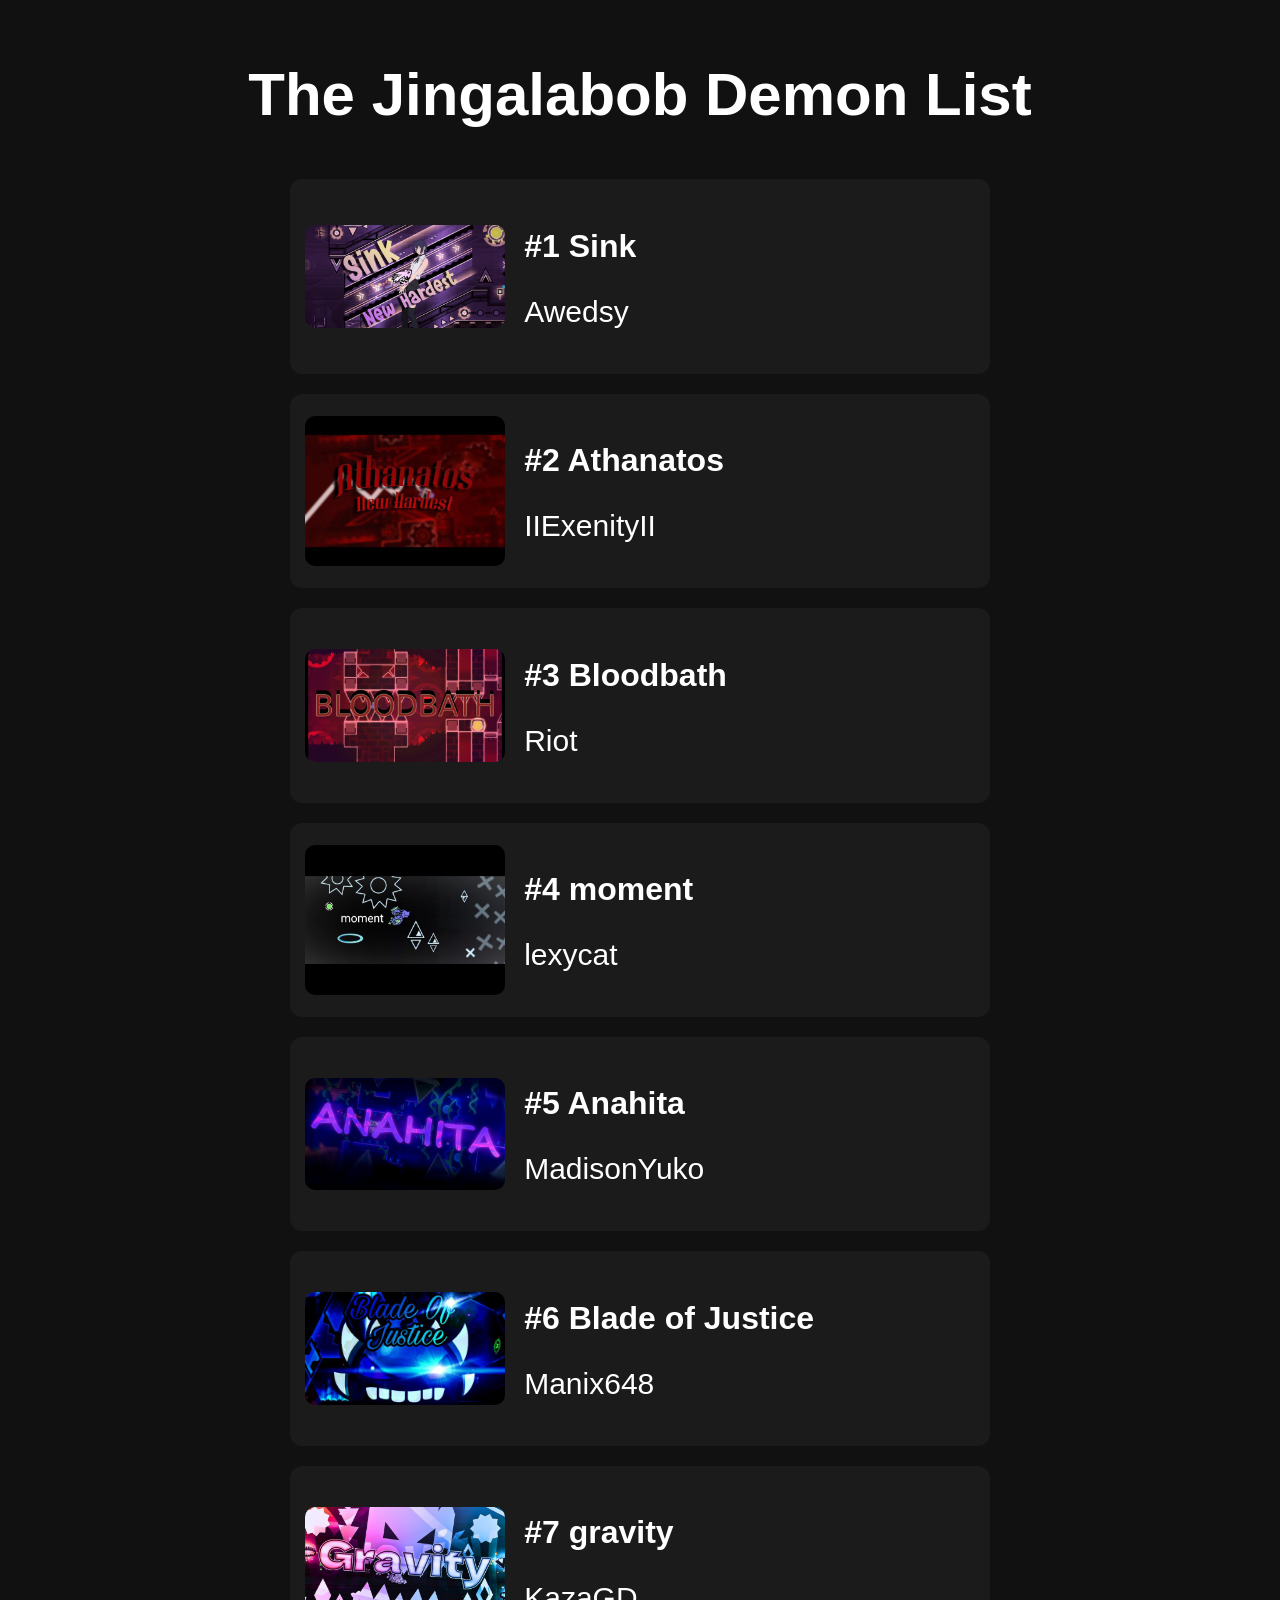
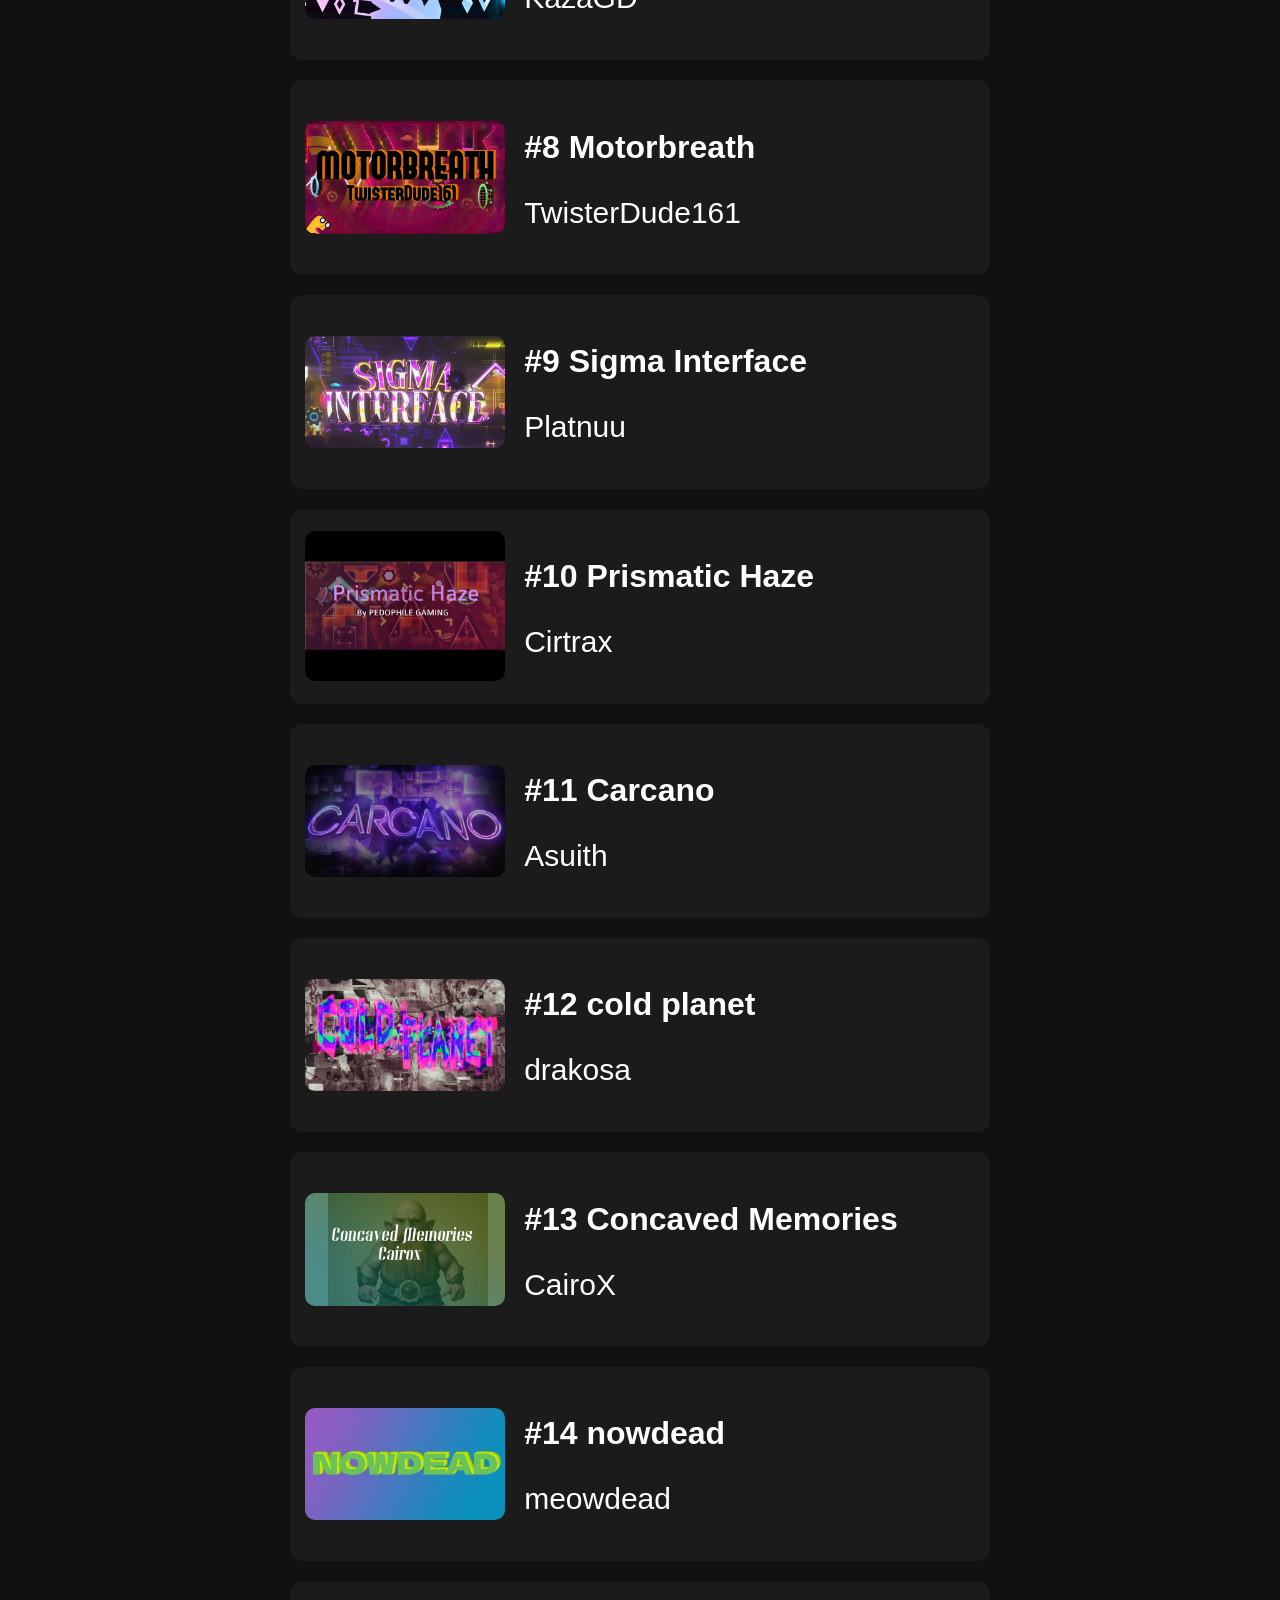
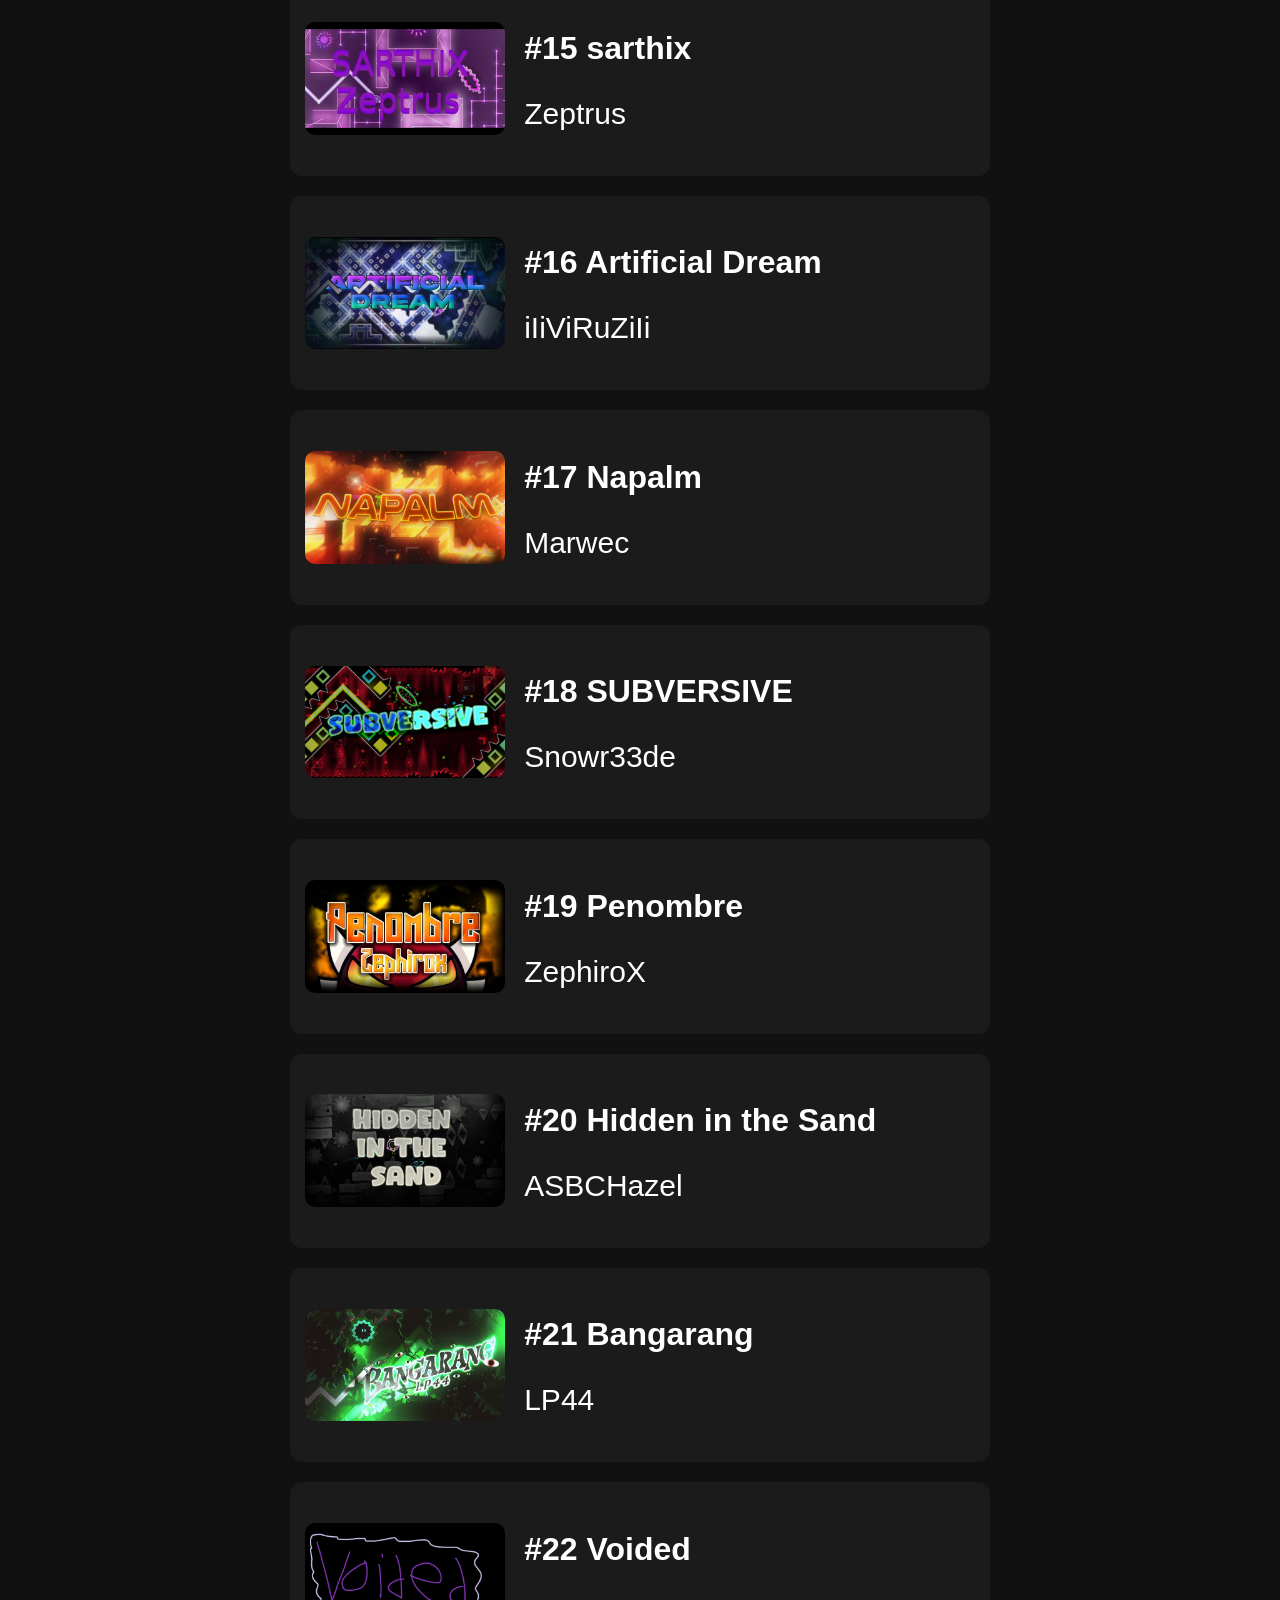
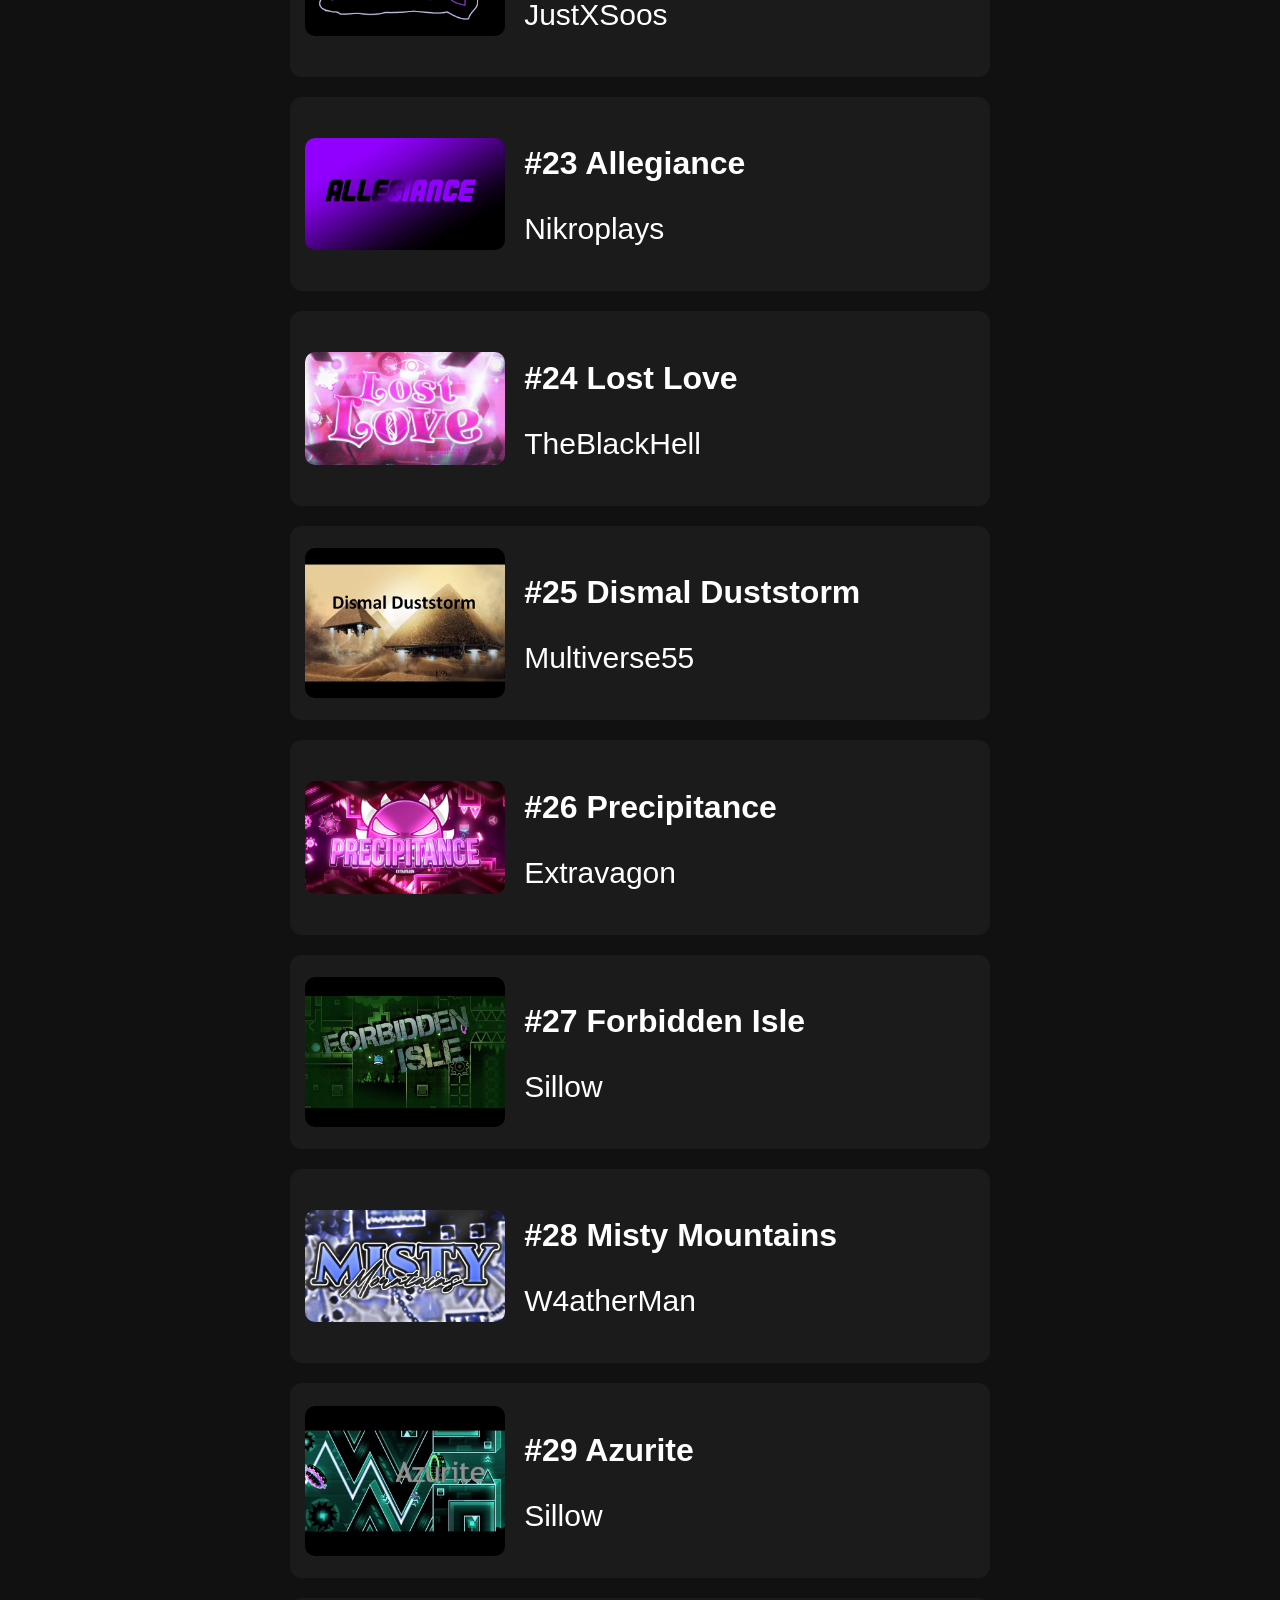
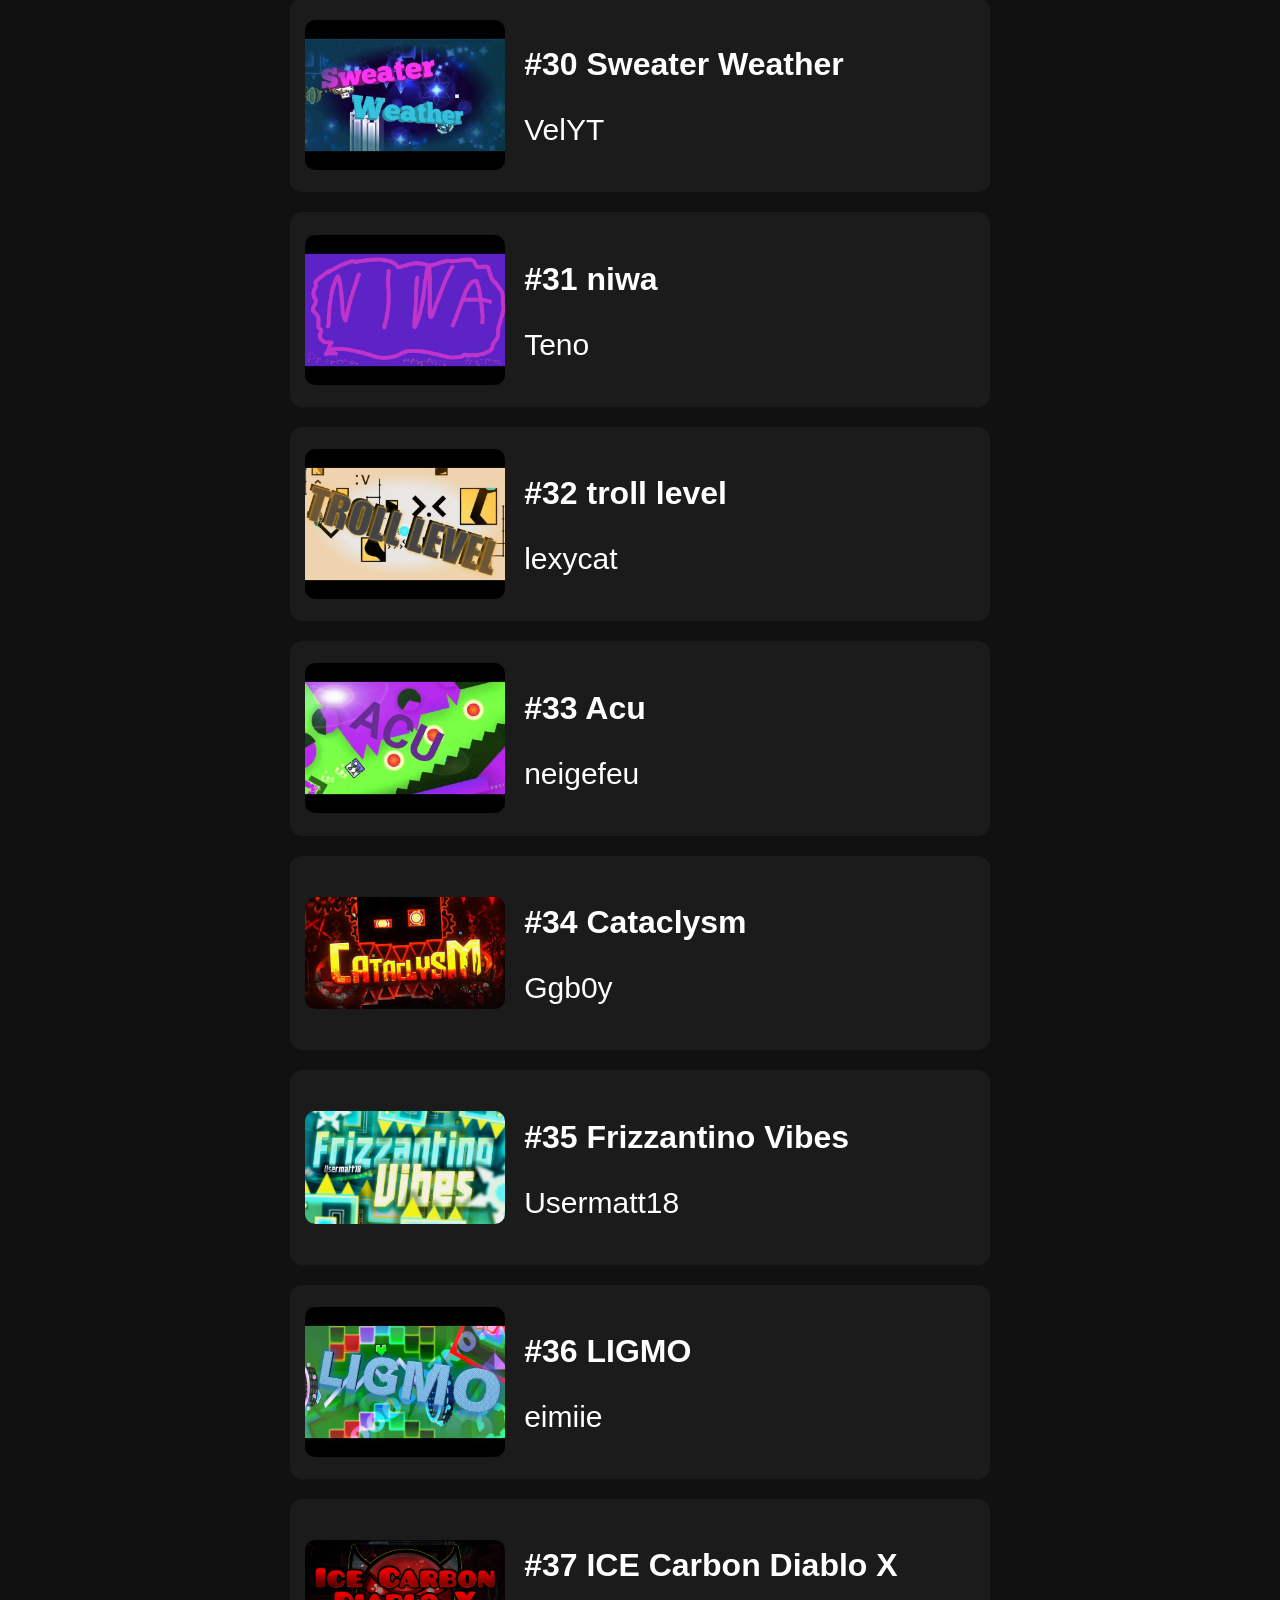
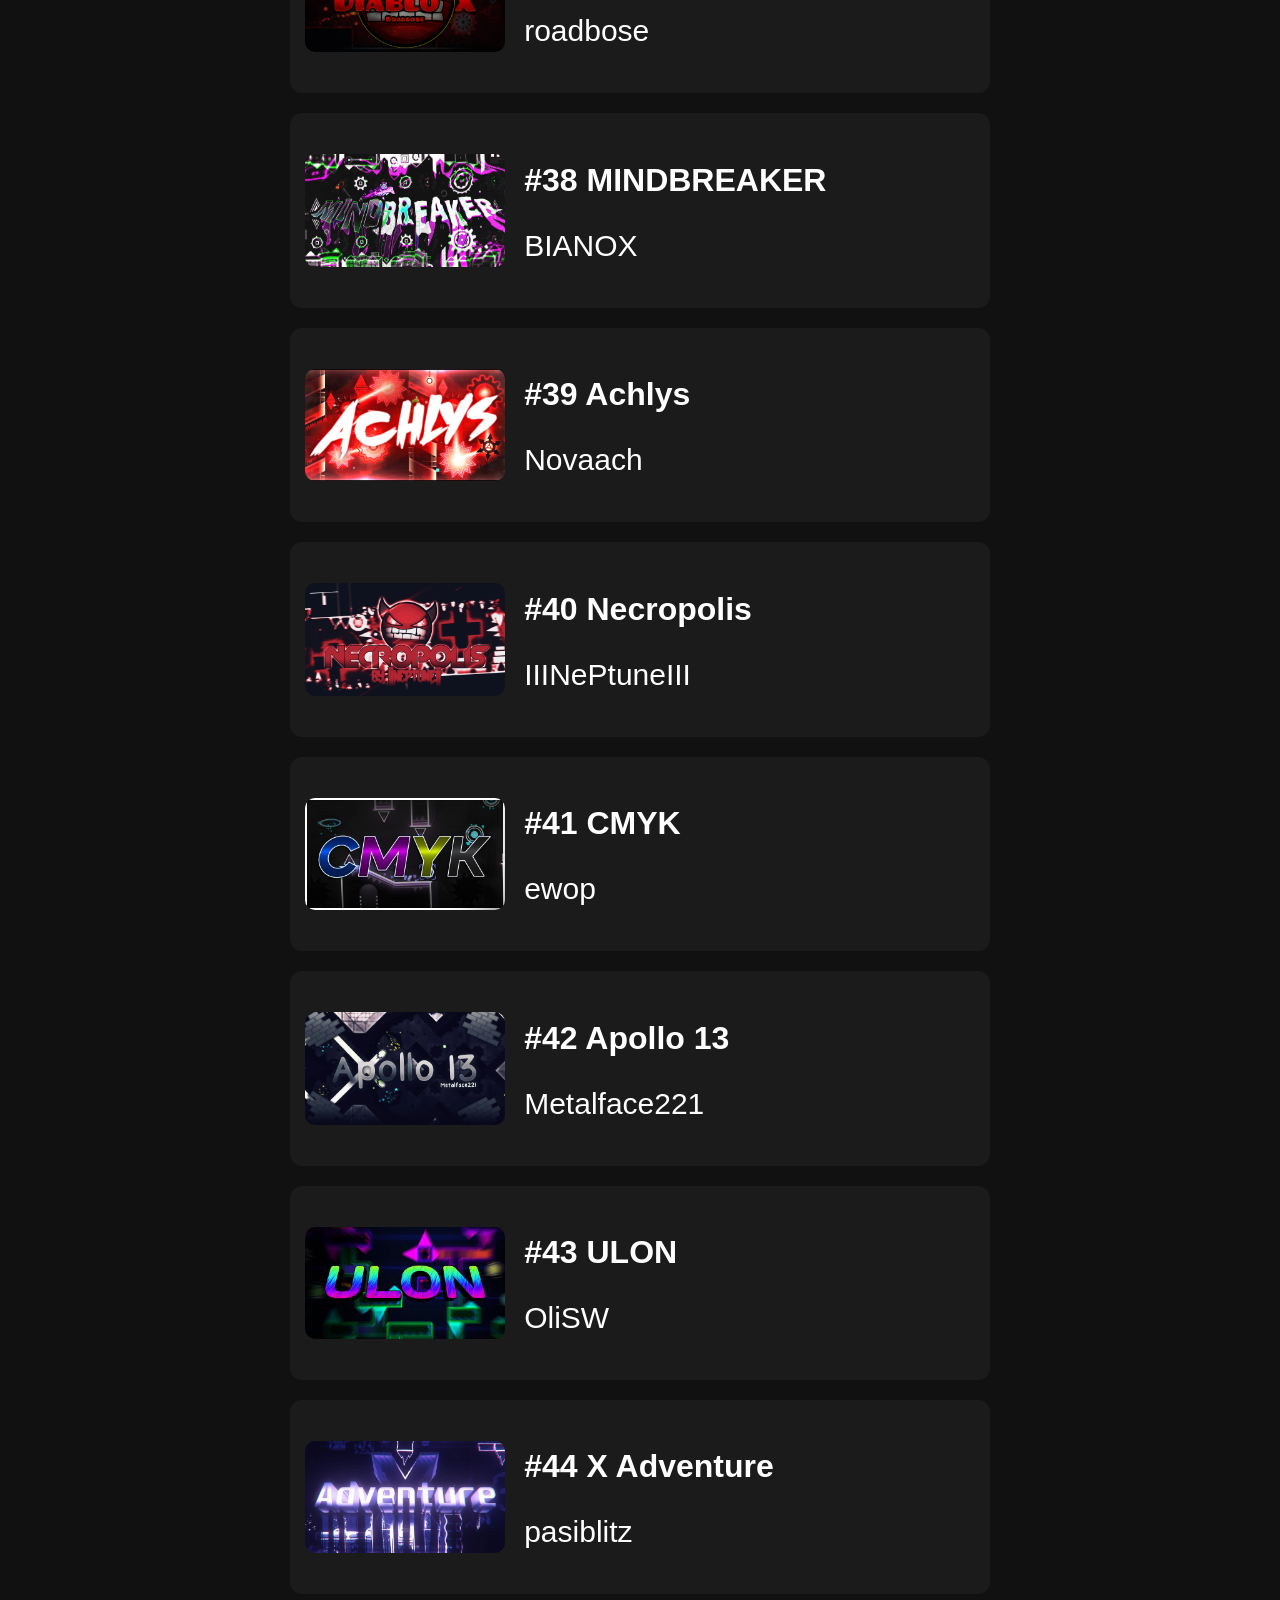
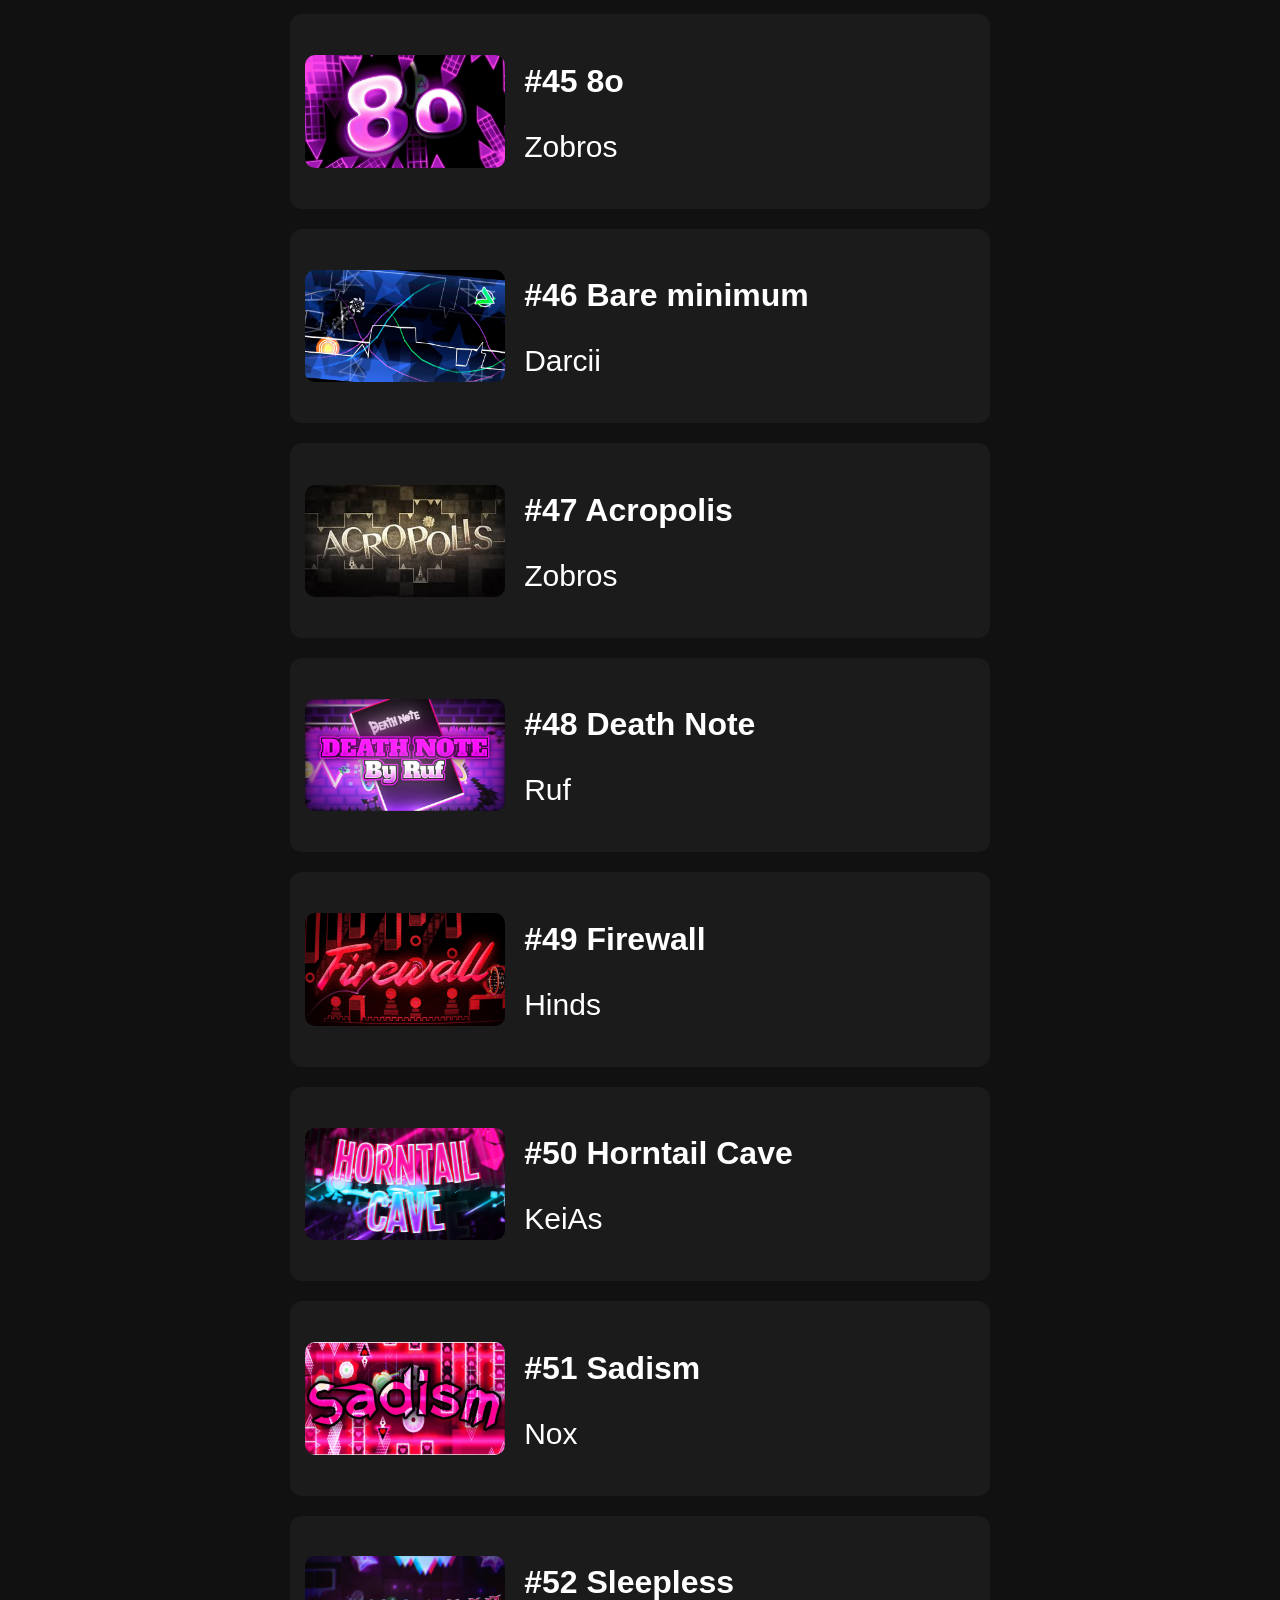
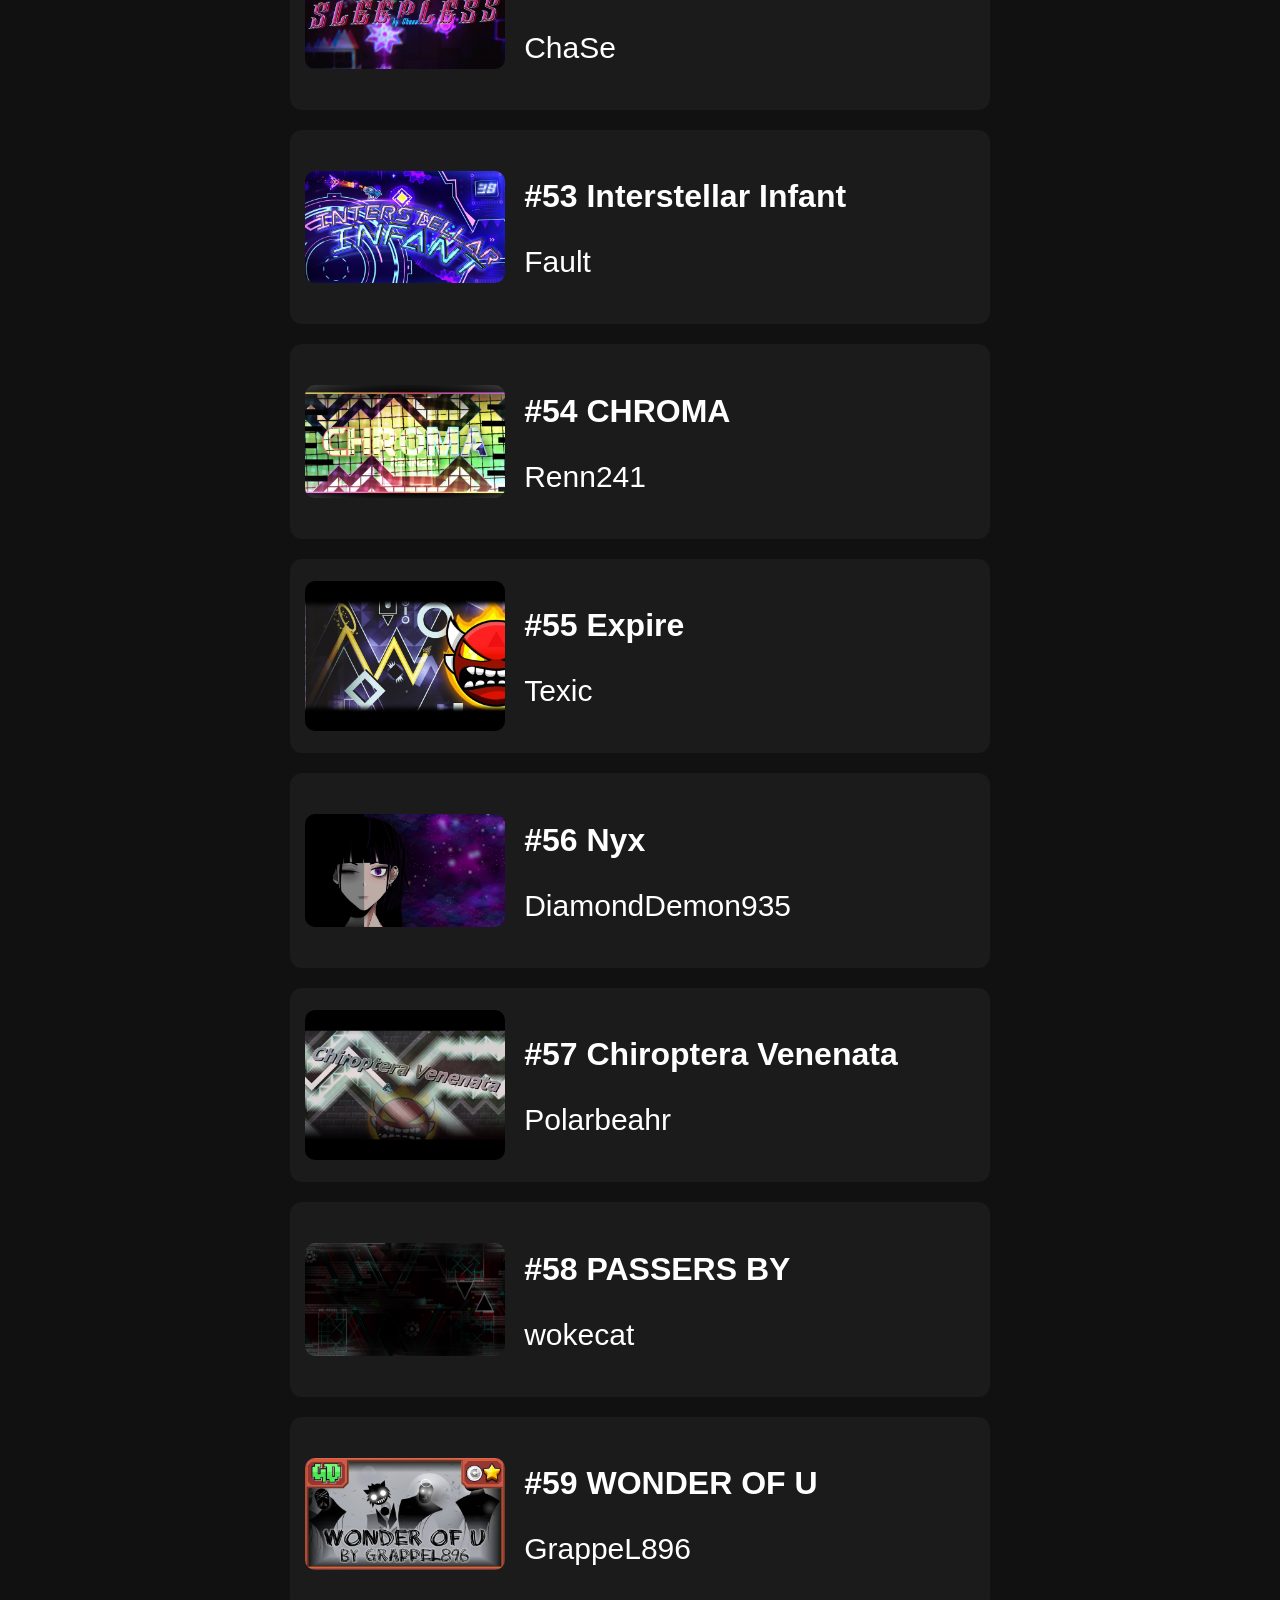
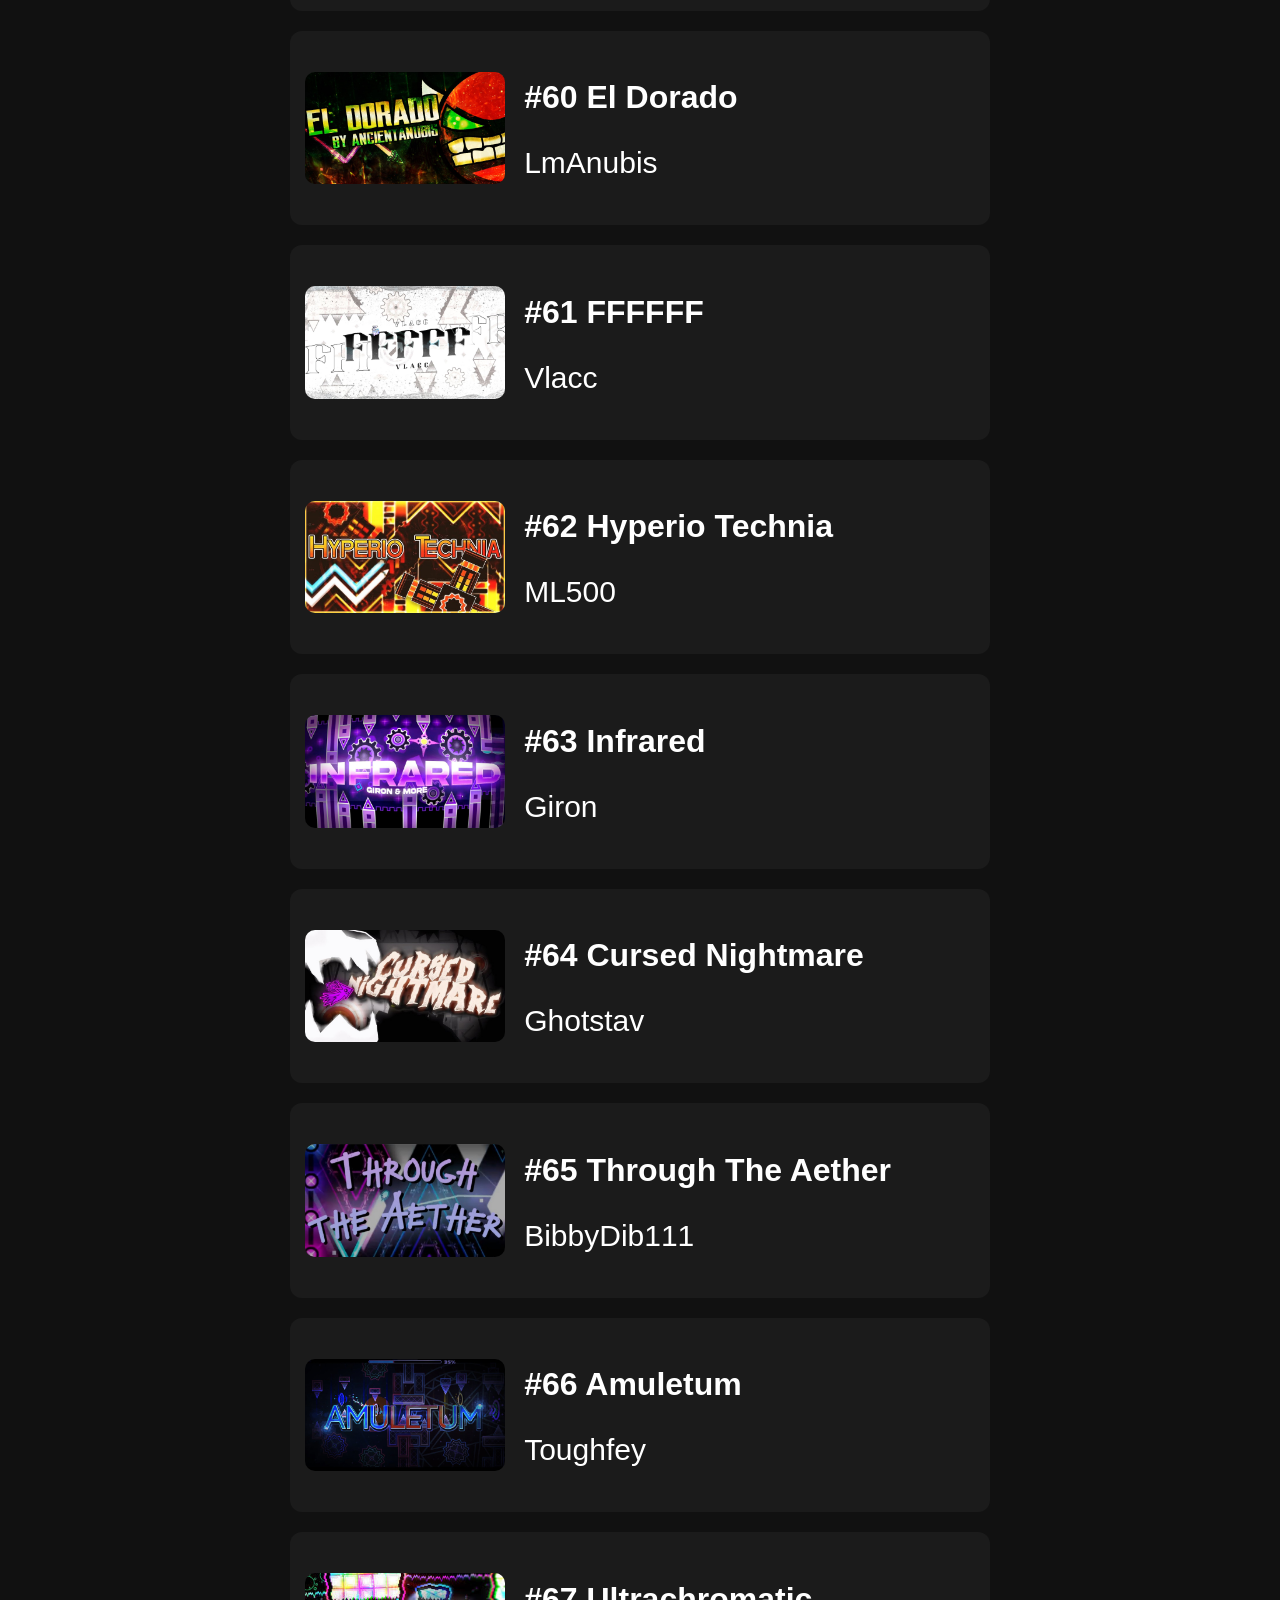
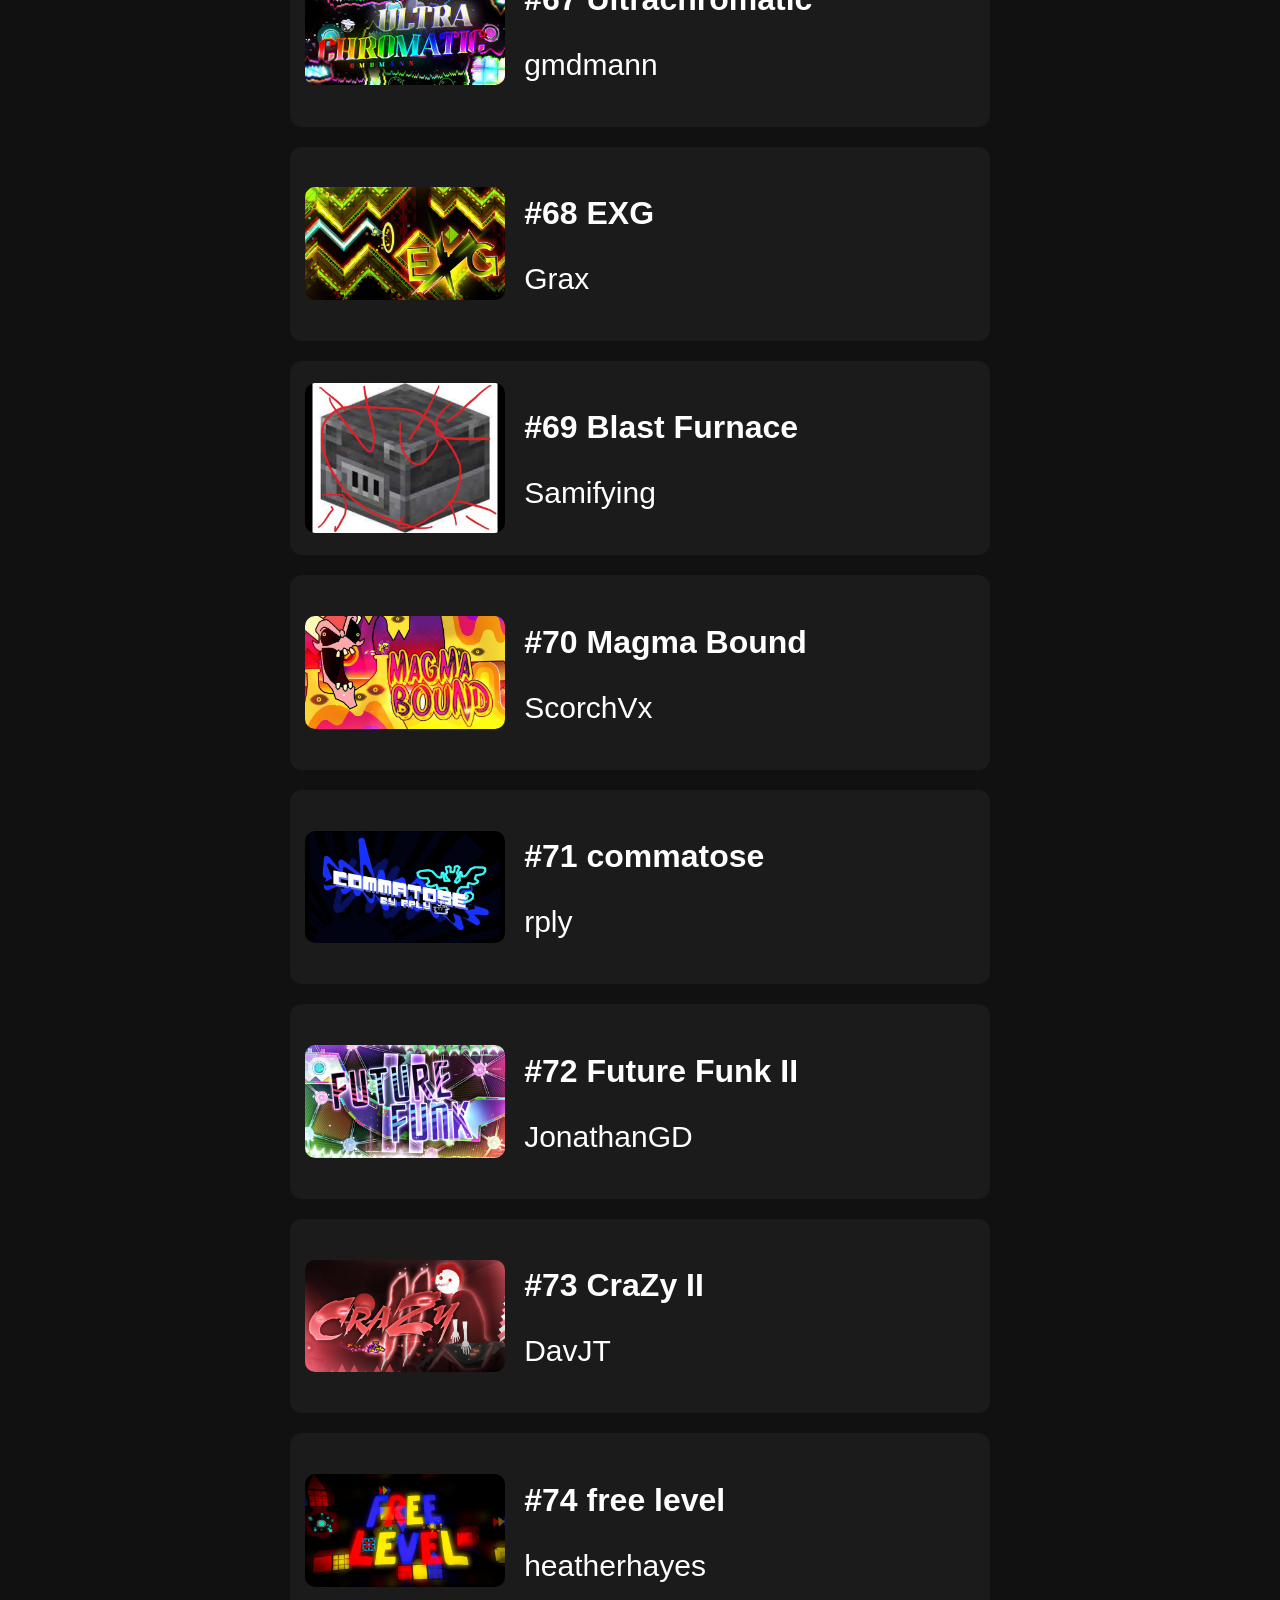
==== index.html @ 764af0e9 "rename" ====
<!DOCTYPE html>
<html lang="en">
  <head>
    <meta charset="UTF-8" />
    <meta name="viewport" content="width=device-width, initial-scale=1.0" />
    <title>The Jingalabob Demonlist</title>
    <style>
      body {
        background: #111;
        color: #fff;
        font-family: Arial, sans-serif;
        margin: 0;
        padding: 20px;
      }

      h1.title {
        text-align: center;
        font-size: 60px;
        margin-bottom: 50px;
      }

      .demon-list {
        max-width: 700px;
        margin: 0 auto;
        display: flex;
        flex-direction: column;
        gap: 20px;
      }

      .demon-item {
        background: #1b1b1b;
        padding: 15px;
        border-radius: 12px;
        display: flex;
        flex-direction: row;
        align-items: center;
        transition: transform 0.25s ease, background 0.25s ease,
          box-shadow 0.25s ease;
      }

      .demon-item:hover {
        transform: translateY(-6px);
        background: #272727;
        box-shadow: 0px 12px 20px rgba(0, 0, 0, 0.35);
      }

      .thumbnail {
        width: 200px;
        height: auto;
        border-radius: 10px;
      }

      .meta {
        width: 100%;
        margin-top: 12px;
        text-align: left;
        margin-left: 1.2rem;
      }

      .video-btn {
        display: inline-block;
        margin-top: 10px;
        padding: 8px 12px;
        background: #2ecc71;
        color: black;
        border-radius: 8px;
        text-decoration: none;
        font-weight: bold;
      }
    </style>
  </head>
  <body>
    <h1 class="title">The Jingalabob Demon List</h1>

    <div class="demon-list" id="demonList"></div>

    <script>
      // LEVELLLLLLLLLLLLLLLLLLLLLLLLLLLLLLLLLLLLLLLLLLLLLLLLLLLLLLLLLLLLLLLLLLLLLLLLLLLLLLLLLLLLLLLLLs
      const levels = [
        {
          name: "Sink",
          creator: "Awedsy",
          thumbnail: "thumbnails/sink.png",
        },
        {
          name: "Athanatos",
          creator: "IIExenityII",
          thumbnail: "thumbnails/athanatos.jpg",
        },
        {
          name: "Bloodbath",
          creator: "Riot",
          thumbnail: "thumbnails/bloodbath.jpg",
        },
        {
          name: "moment",
          creator: "lexycat",
          thumbnail: "thumbnails/moment.jpg",
        },
        {
          name: "Anahita",
          creator: "MadisonYuko",
          thumbnail: "thumbnails/anahita.jpg",
        },
        {
          name: "Blade of Justice",
          creator: "Manix648",
          thumbnail: "thumbnails/bladeofjustice.jpg",
        },
        {
          name: "gravity",
          creator: "KazaGD",
          thumbnail: "thumbnails/gravity.jpg",
        },
        {
          name: "Motorbreath",
          creator: "TwisterDude161",
          thumbnail: "thumbnails/motorbreath.jpg",
        },
        {
          name: "Sigma Interface",
          creator: "Platnuu",
          thumbnail: "thumbnails/sigmainterface.jpg",
        },
        {
          name: "Prismatic Haze",
          creator: "Cirtrax",
          thumbnail: "thumbnails/prismatichaze.jpg",
        },
        {
          name: "Carcano",
          creator: "Asuith",
          thumbnail: "thumbnails/carcano.jpg",
        },
        {
          name: "cold planet",
          creator: "drakosa",
          thumbnail: "thumbnails/coldplanet.jpg",
        },
        {
          name: "Concaved Memories",
          creator: "CairoX",
          thumbnail: "thumbnails/concavedmemories.jpg",
        },
        {
          name: "nowdead",
          creator: "meowdead",
          thumbnail: "thumbnails/nowdead.jpg",
        },
        {
          name: "sarthix",
          creator: "Zeptrus",
          thumbnail: "thumbnails/sarthix.jpg",
        },
        {
          name: "Artificial Dream",
          creator: "iIiViRuZiIi",
          thumbnail: "thumbnails/artificialdream.jpg",
        },
        {
          name: "Napalm",
          creator: "Marwec",
          thumbnail: "thumbnails/napalm.jpg",
        },
        {
          name: "SUBVERSIVE",
          creator: "Snowr33de",
          thumbnail: "thumbnails/subversive.jpg",
        },
        {
          name: "Penombre",
          creator: "ZephiroX",
          thumbnail: "thumbnails/penombre.jpg",
        },
        {
          name: "Hidden in the Sand",
          creator: "ASBCHazel",
          thumbnail: "thumbnails/hiddeninthesand.jpg",
        },
        {
          name: "Bangarang",
          creator: "LP44",
          thumbnail: "thumbnails/bangarang.jpg",
        },
        {
          name: "Voided",
          creator: "JustXSoos",
          thumbnail: "thumbnails/voided.jpg",
        },
        {
          name: "Allegiance",
          creator: "Nikroplays",
          thumbnail: "thumbnails/allegiance.jpg",
        },
        {
          name: "Lost Love",
          creator: "TheBlackHell",
          thumbnail: "thumbnails/lostlove.jpg",
        },
        {
          name: "Dismal Duststorm",
          creator: "Multiverse55",
          thumbnail: "thumbnails/dismalduststorm.jpg",
        },
        {
          name: "Precipitance",
          creator: "Extravagon",
          thumbnail: "thumbnails/precipitance.jpg",
        },
        {
          name: "Forbidden Isle",
          creator: "Sillow",
          thumbnail: "thumbnails/forbiddenisle.jpg",
        },
        {
          name: "Misty Mountains",
          creator: "W4atherMan",
          thumbnail: "thumbnails/mistymountains.jpg",
        },
        {
          name: "Azurite",
          creator: "Sillow",
          thumbnail: "thumbnails/azurite.jpg",
        },
        {
          name: "Sweater Weather",
          creator: "VelYT",
          thumbnail: "thumbnails/sweaterweather.jpg",
        },
        {
          name: "niwa",
          creator: "Teno",
          thumbnail: "thumbnails/niwa.jpg",
        },
        {
          name: "troll level",
          creator: "lexycat",
          thumbnail: "thumbnails/trolllevel.webp",
        },
        {
          name: "Acu",
          creator: "neigefeu",
          thumbnail: "thumbnails/acu.webp",
        },
        {
          name: "Cataclysm",
          creator: "Ggb0y",
          thumbnail: "thumbnails/cataclysm.jpg",
        },
        {
          name: "Frizzantino Vibes",
          creator: "Usermatt18",
          thumbnail: "thumbnails/frizzantinovibes.jpg",
        },
        {
          name: "LIGMO",
          creator: "eimiie",
          thumbnail: "thumbnails/ligmo.jpg",
        },
        {
          name: "ICE Carbon Diablo X",
          creator: "roadbose",
          thumbnail: "thumbnails/icecarbondiablox.jpg",
        },
        {
          name: "MINDBREAKER",
          creator: "BIANOX",
          thumbnail: "thumbnails/mindbreaker.jpg",
        },
        {
          name: "Achlys",
          creator: "Novaach",
          thumbnail: "thumbnails/achlys.jpg",
        },
        {
          name: "Necropolis",
          creator: "IIINePtuneIII",
          thumbnail: "thumbnails/necropolis.jpg",
        },
        {
          name: "CMYK",
          creator: "ewop",
          thumbnail: "thumbnails/cmyk.jpg",
        },
        {
          name: "Apollo 13",
          creator: "Metalface221",
          thumbnail: "thumbnails/apollo13.jpg",
        },
        {
          name: "ULON",
          creator: "OliSW",
          thumbnail: "thumbnails/ulon.jpg",
        },
        {
          name: "X Adventure",
          creator: "pasiblitz",
          thumbnail: "thumbnails/xadventure.jpg",
        },
        {
          name: "8o",
          creator: "Zobros",
          thumbnail: "thumbnails/8o.jpg",
        },
        {
          name: "Bare minimum",
          creator: "Darcii",
          thumbnail: "thumbnails/bareminimum.jpg",
        },
        {
          name: "Acropolis",
          creator: "Zobros",
          thumbnail: "thumbnails/acropolis.jpg",
        },
        {
          name: "Death Note",
          creator: "Ruf",
          thumbnail: "thumbnails/deathnote.jpg",
        },
        {
          name: "Firewall",
          creator: "Hinds",
          thumbnail: "thumbnails/firewall.jpg",
        },
        {
          name: "Horntail Cave",
          creator: "KeiAs",
          thumbnail: "thumbnails/horntailcave.jpg",
        },
        {
          name: "Sadism",
          creator: "Nox",
          thumbnail: "thumbnails/sadism.jpg",
        },
        {
          name: "Sleepless",
          creator: "ChaSe",
          thumbnail: "thumbnails/sleepless.jpg",
        },
        {
          name: "Interstellar Infant",
          creator: "Fault",
          thumbnail: "thumbnails/interstellarinfant.jpg",
        },
        {
          name: "CHROMA",
          creator: "Renn241",
          thumbnail: "thumbnails/chroma.jpg",
        },
        {
          name: "Expire",
          creator: "Texic",
          thumbnail: "thumbnails/expire.jpg",
        },
        {
          name: "Nyx",
          creator: "DiamondDemon935",
          thumbnail: "thumbnails/nyx.jpg",
        },
        {
          name: "Chiroptera Venenata",
          creator: "Polarbeahr",
          thumbnail: "thumbnails/chiropteravenenata.jpg",
        },
        {
          name: "PASSERS BY",
          creator: "wokecat",
          thumbnail: "thumbnails/passersby.webp",
        },
        {
          name: "WONDER OF U",
          creator: "GrappeL896",
          thumbnail: "thumbnails/wonderofu.jpg",
        },
        {
          name: "El Dorado",
          creator: "LmAnubis",
          thumbnail: "thumbnails/eldorado.jpg",
        },
        {
          name: "FFFFFF",
          creator: "Vlacc",
          thumbnail: "thumbnails/ffffff.jpg",
        },
        {
          name: "Hyperio Technia",
          creator: "ML500",
          thumbnail: "thumbnails/hyperiotechnia.jpg",
        },
        {
          name: "Infrared",
          creator: "Giron",
          thumbnail: "thumbnails/infrared.jpg",
        },
        {
          name: "Cursed Nightmare",
          creator: "Ghotstav",
          thumbnail: "thumbnails/cursednightmare.jpg",
        },
        {
          name: "Through The Aether",
          creator: "BibbyDib111",
          thumbnail: "thumbnails/throughtheaether.jpg",
        },
        {
          name: "Amuletum",
          creator: "Toughfey",
          thumbnail: "thumbnails/amuletum.jpg",
        },
        {
          name: "Ultrachromatic",
          creator: "gmdmann",
          thumbnail: "thumbnails/ultrachromatic.jpg",
        },
        {
          name: "EXG",
          creator: "Grax",
          thumbnail: "thumbnails/exg.jpg",
        },
        {
          name: "Blast Furnace",
          creator: "Samifying",
          thumbnail: "thumbnails/blastfurnace.jpg",
        },
        {
          name: "Magma Bound",
          creator: "ScorchVx",
          thumbnail: "thumbnails/magmabound.jpg",
        },
        {
          name: "commatose",
          creator: "rply",
          thumbnail: "thumbnails/commatose.jpg",
        },
        {
          name: "Future Funk II",
          creator: "JonathanGD",
          thumbnail: "thumbnails/futurefunkii.jpg",
        },
        {
          name: "CraZy II",
          creator: "DavJT",
          thumbnail: "thumbnails/crazyii.jpg",
        },
        {
          name: "free level",
          creator: "heatherhayes",
          thumbnail: "thumbnails/freelevel.jpg",
        },
        {
          name: "Heritage",
          creator: "Karma8",
          thumbnail: "thumbnails/heritage.jpg",
        },
        {
          name: "Night Terrors",
          creator: "Hinds",
          thumbnail: "thumbnails/nightterrors.jpg",
        },
        {
          name: "The Four Elements",
          creator: "Eiken",
          thumbnail: "thumbnails/thefourelements.jpg",
        },
        {
          name: "Multichromatic",
          creator: "gmdmann",
          thumbnail: "thumbnails/multichromatic.jpg",
        },
        {
          name: "DAMAGE",
          creator: "SonyaBMW",
          thumbnail: "thumbnails/damage.jpg",
        },
        {
          name: "Terraphobia",
          creator: "Jakalope",
          thumbnail: "thumbnails/terraphobia.jpg",
        },
        {
          name: "Windy Landscape",
          creator: "WOOGI1411",
          thumbnail: "thumbnails/windylandscape.jpg",
        },
        {
          name: "tower descent",
          creator: "pocke",
          thumbnail: "thumbnails/towerdescent.jpg",
        },
        {
          name: "Super Mario Wave",
          creator: "Toma36",
          thumbnail: "thumbnails/supermariowave.jpg",
        },
        {
          name: "Stalemate",
          creator: "Nox",
          thumbnail: "thumbnails/stalemate.jpg",
        },
        {
          name: "Poltergeist",
          creator: "Andromeda GMD",
          thumbnail: "thumbnails/poltergeist.jpg",
        },
        {
          name: "Sharp Minor",
          creator: "Giron",
          thumbnail: "thumbnails/sharpminor.jpg",
        },
        {
          name: "FLORAL STROBE",
          creator: "ivyteal",
          thumbnail: "thumbnails/floralstrobe.jpg",
        },
        {
          name: "Acidulus 8",
          creator: "14Circles",
          thumbnail: "thumbnails/acidulus8.jpg",
        },
        {
          name: "ABLAZE",
          creator: "zowl",
          thumbnail: "thumbnails/ablaze.jpg",
        },
        {
          name: "BLRPL LGHTS",
          creator: "Novaach",
          thumbnail: "thumbnails/blrpllghts.jpg",
        },
        {
          name: "HYPERMANIA",
          creator: "para",
          thumbnail: "thumbnails/hypermania.jpg",
        },
        {
          name: "Total Oblivion",
          creator: "Nox",
          thumbnail: "thumbnails/totaloblivion.jpg",
        },
        {
          name: "Sedulous",
          creator: "Samifying",
          thumbnail: "thumbnails/sedulous.jpg",
        },
        {
          name: "Psychosis",
          creator: "Hinds",
          thumbnail: "thumbnails/psychosis.jpg",
        },
        {
          name: "TENDO",
          creator: "gradientxd",
          thumbnail: "thumbnails/tendo.jpg",
        },
        {
          name: "HASH",
          creator: "flash",
          thumbnail: "thumbnails/hash.jpg",
        },
        {
          name: "Somniare",
          creator: "oleki",
          thumbnail: "thumbnails/somniare.jpg",
        },
        {
          name: "PROTOTYPE",
          creator: "ivyteal",
          thumbnail: "thumbnails/prototype.jpg",
        },
        {
          name: "Slime",
          creator: "Sillow",
          thumbnail: "thumbnails/slime.jpg",
        },
        {
          name: "Frigid Voyage",
          creator: "Terraform",
          thumbnail: "thumbnails/frigidvoyage.jpg",
        },
        // Add more levels here
      ];

      const list = document.getElementById("demonList");

      levels.forEach((level, index) => {
        const item = document.createElement("div");
        item.className = "demon-item";

        item.innerHTML = `
        <img class="thumbnail" src="${level.thumbnail}" alt="Thumbnail" />
        <div class="meta">
          <h1>#${index + 1} ${level.name}</h1>
          <p style="font-size: 30px">${level.creator}</p>
        </div>
      `;

        list.appendChild(item);
      });
    </script>
  </body>
</html>
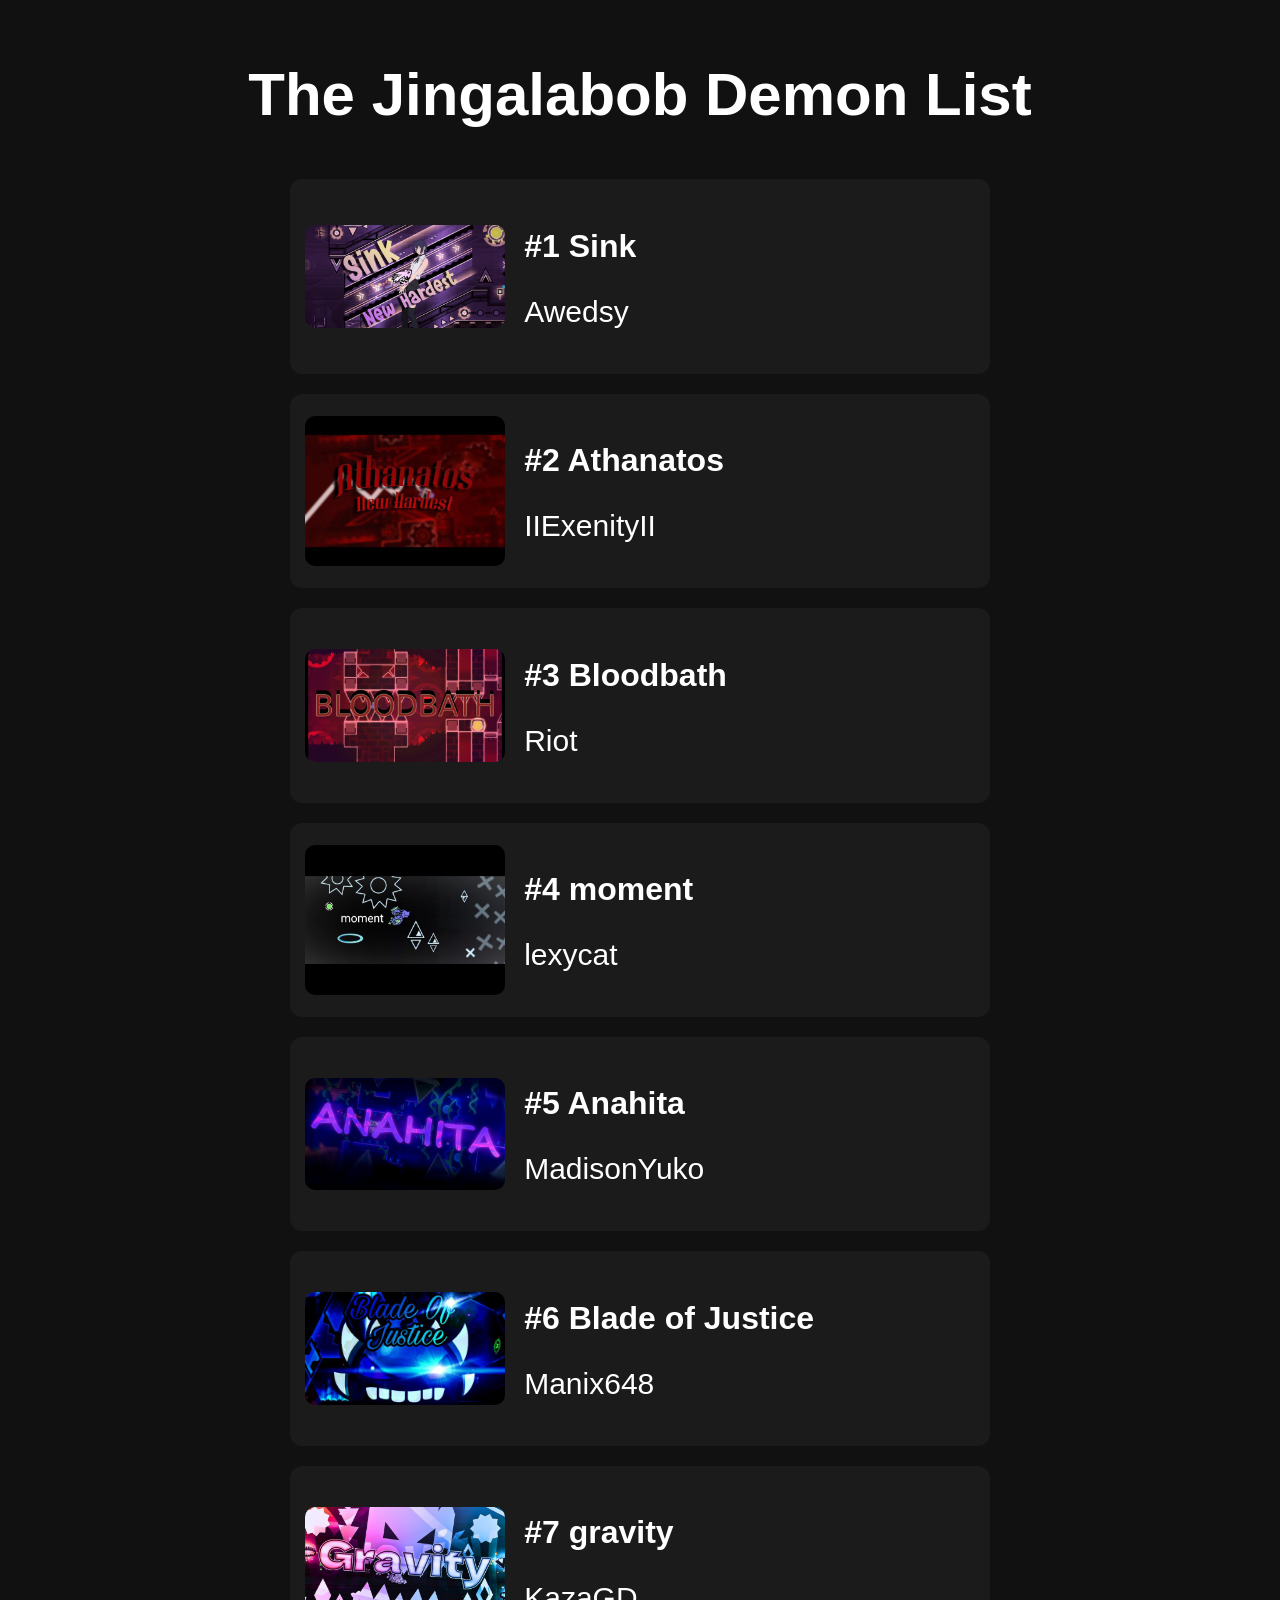
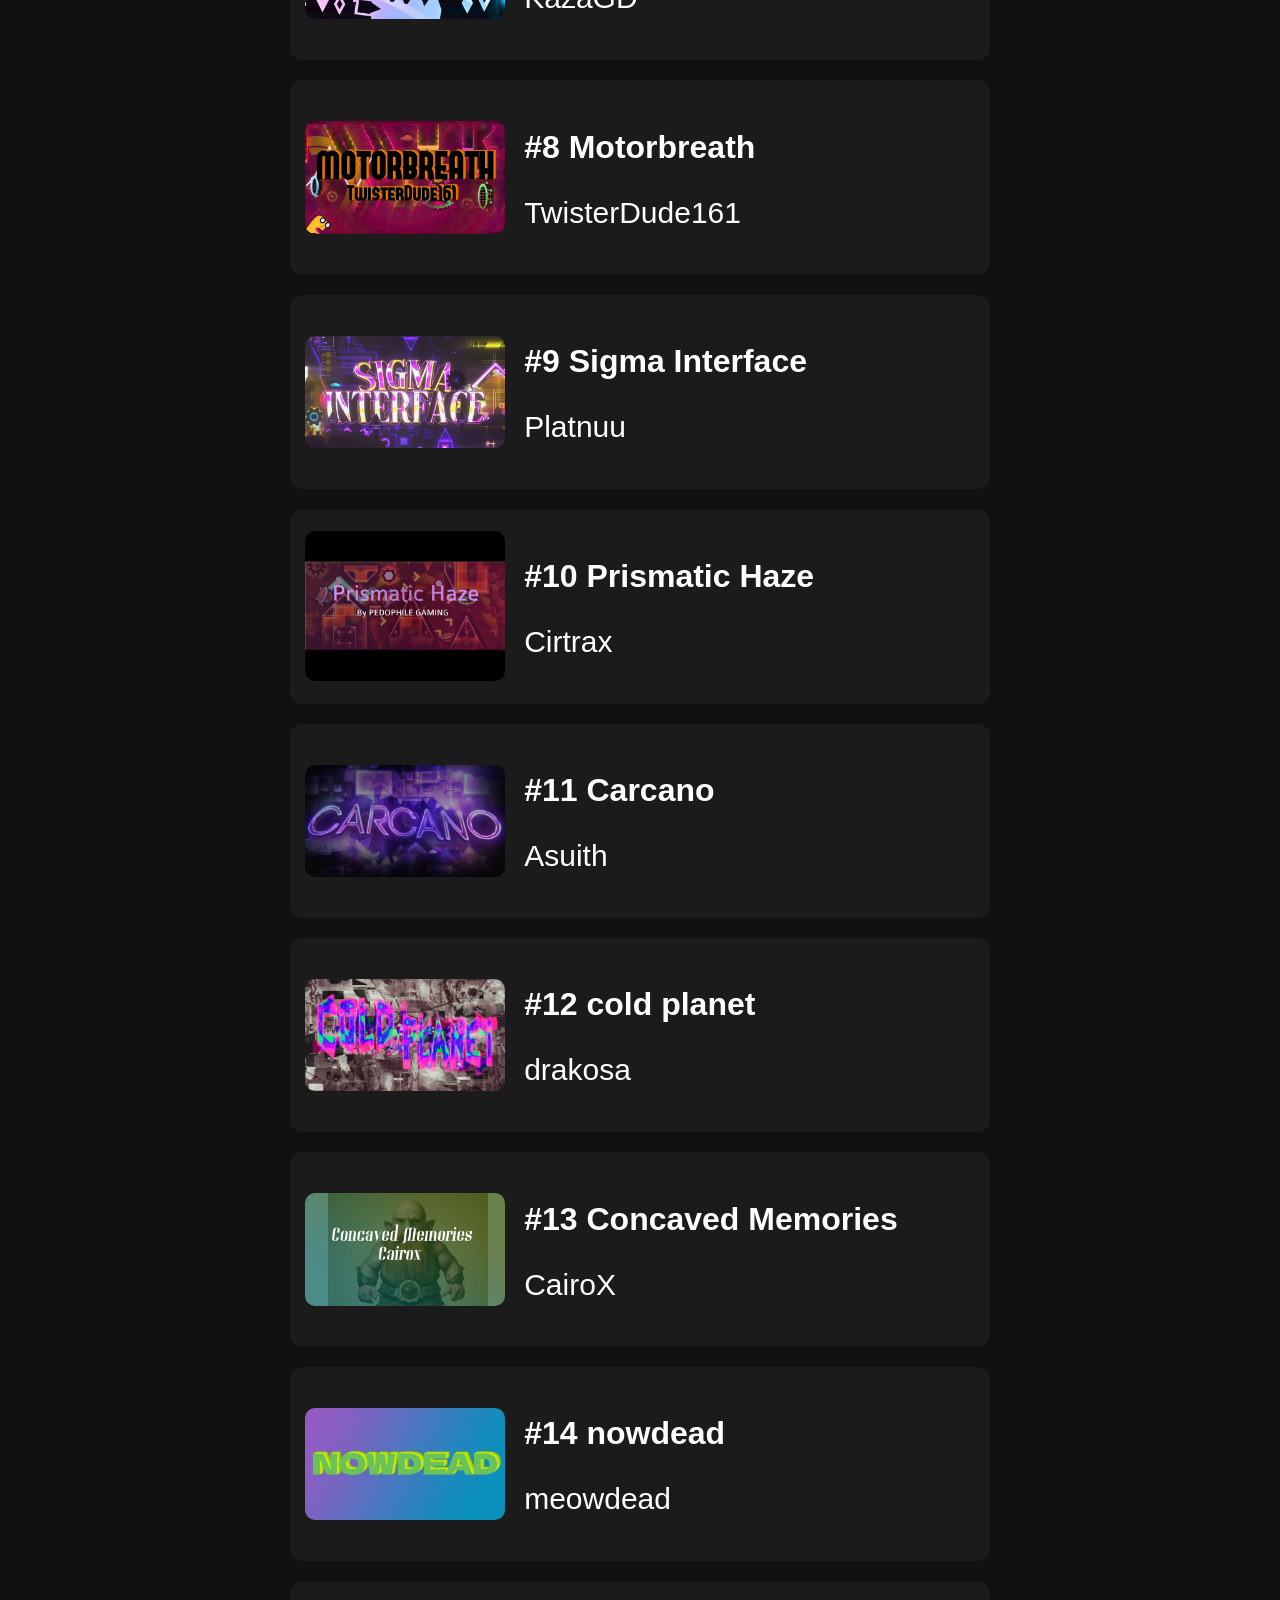
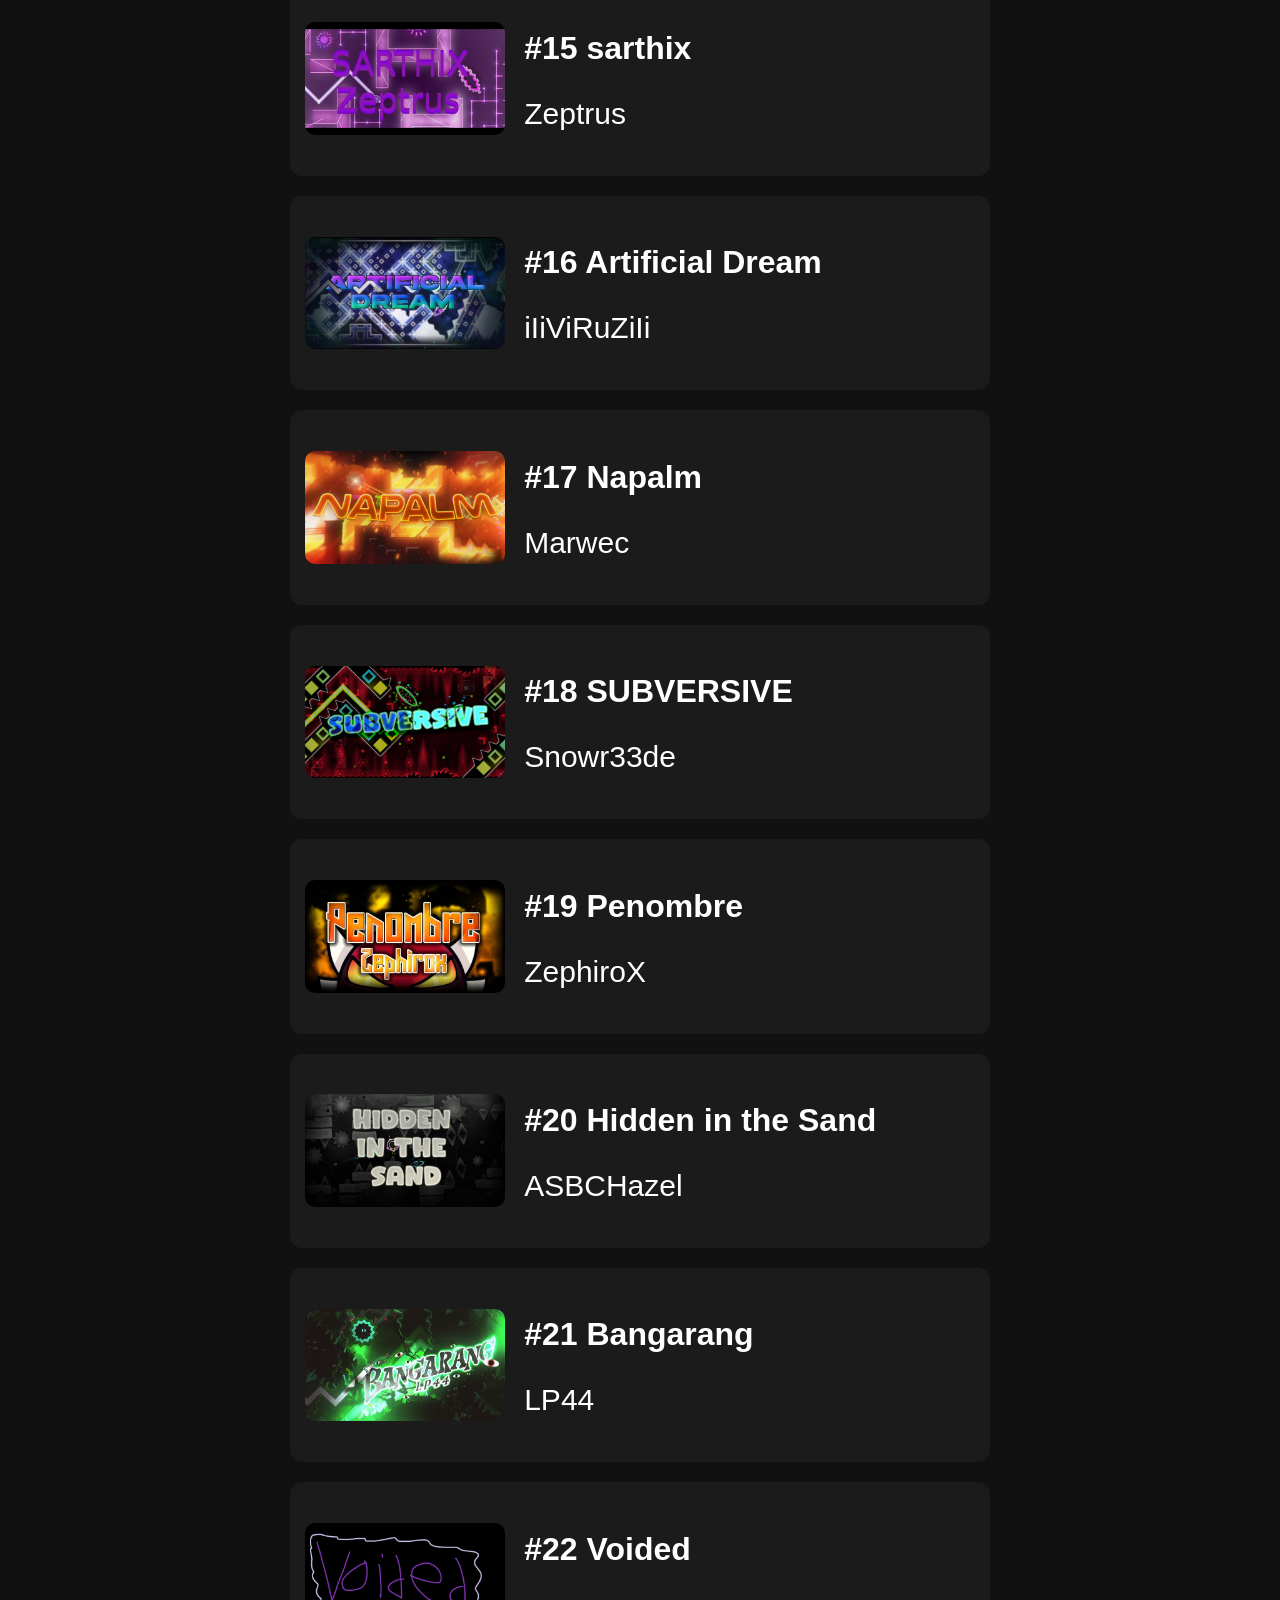
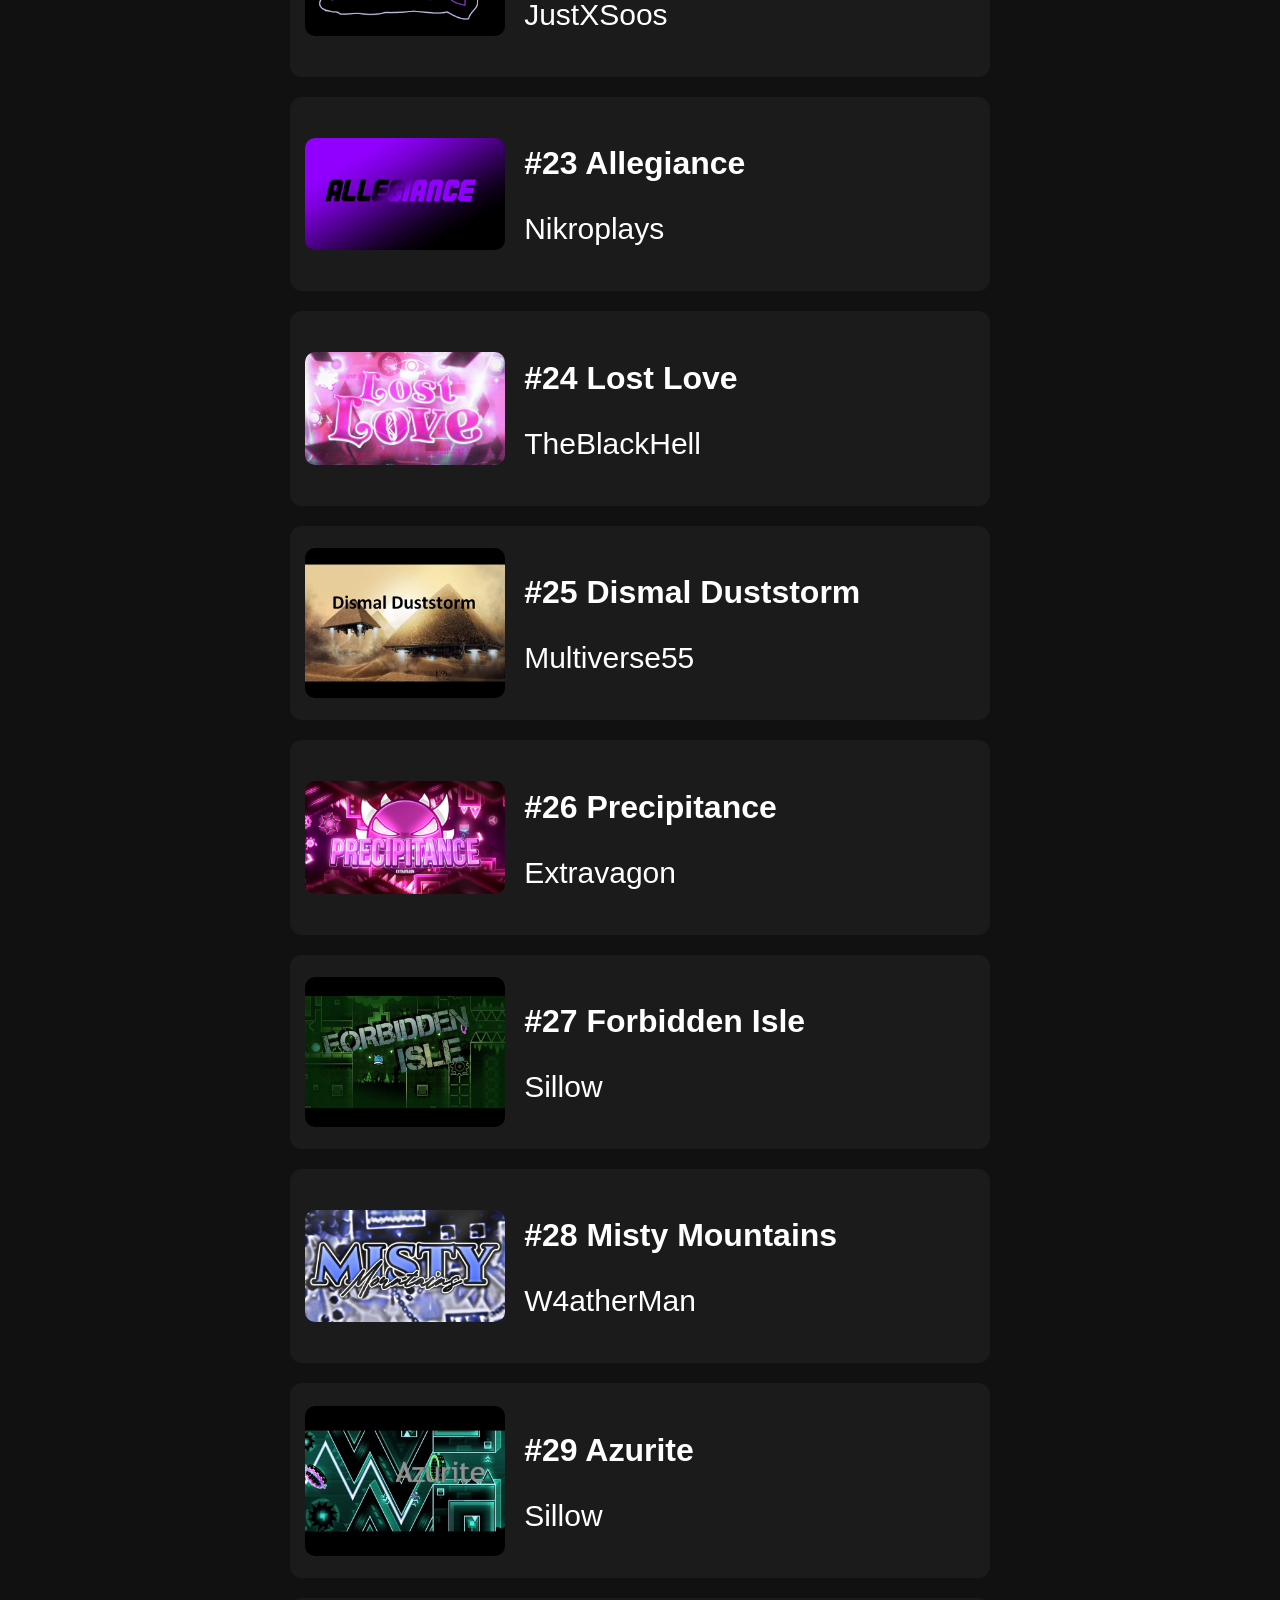
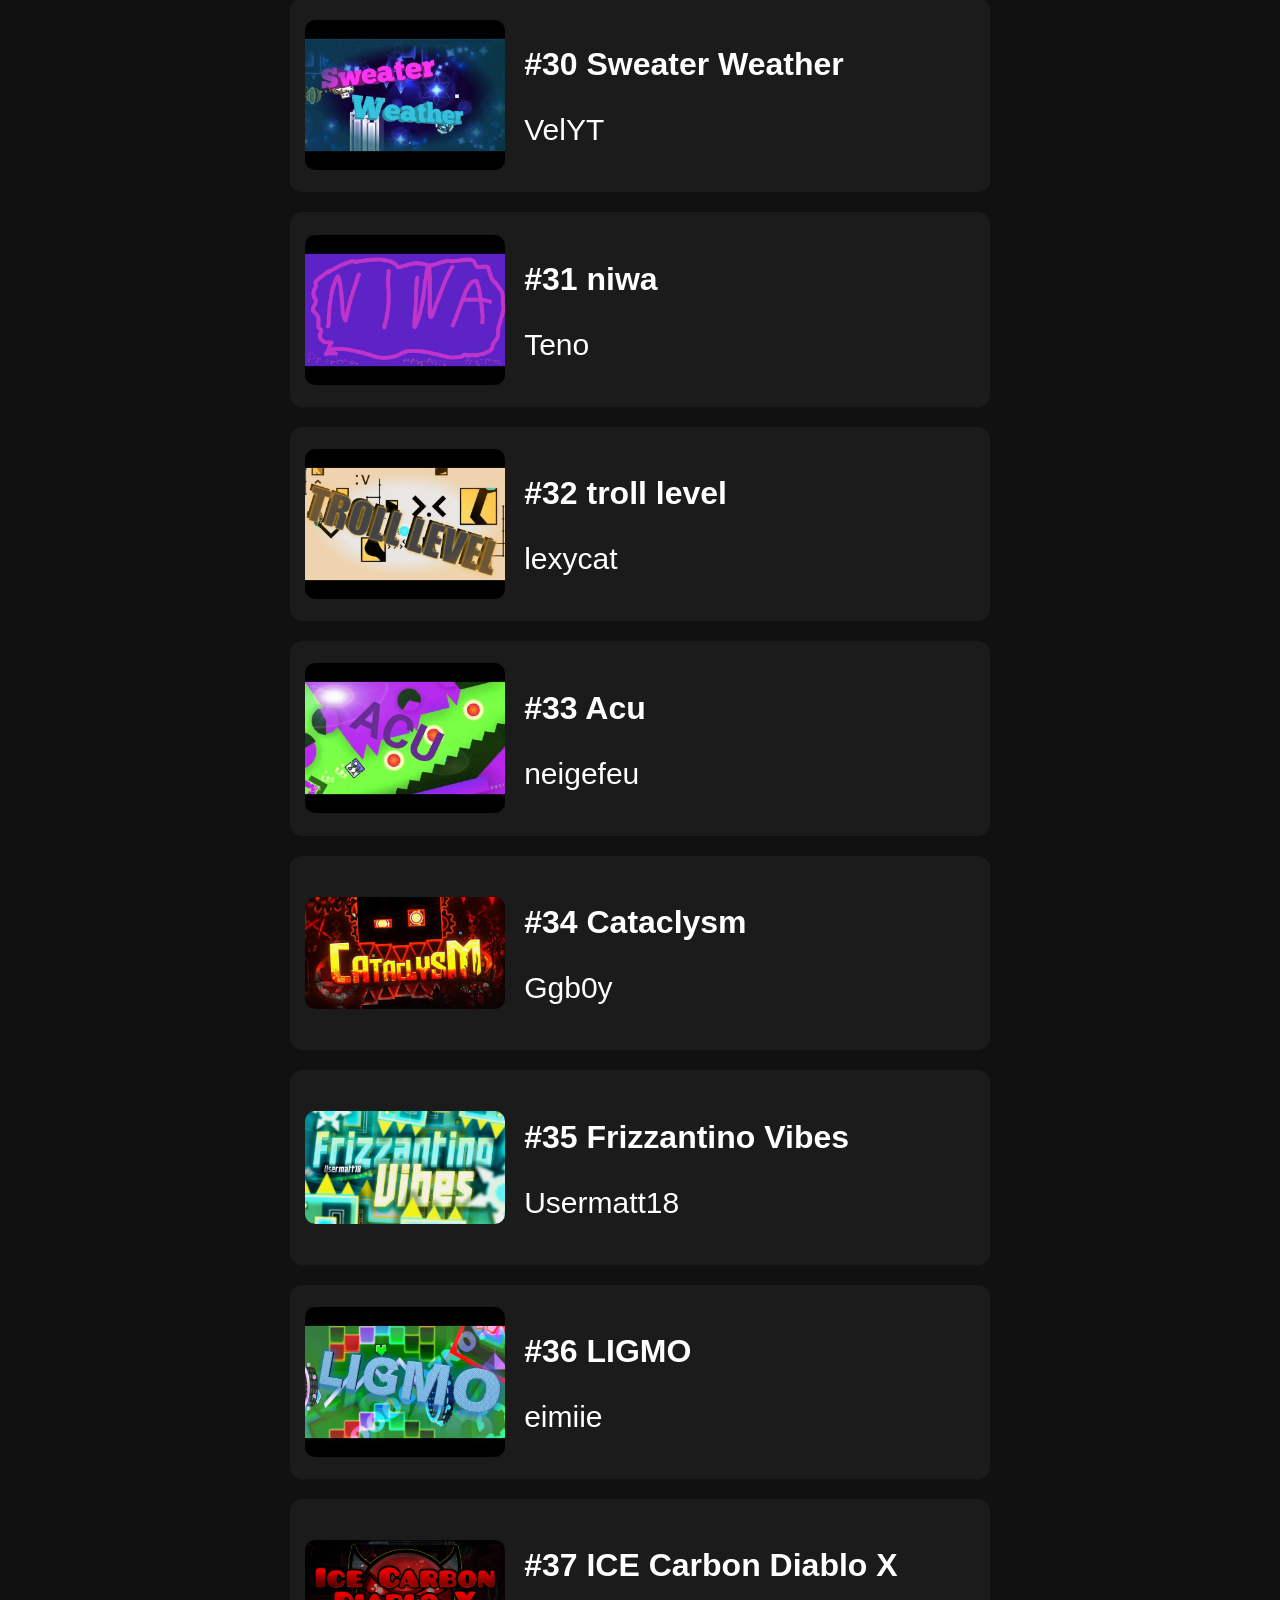
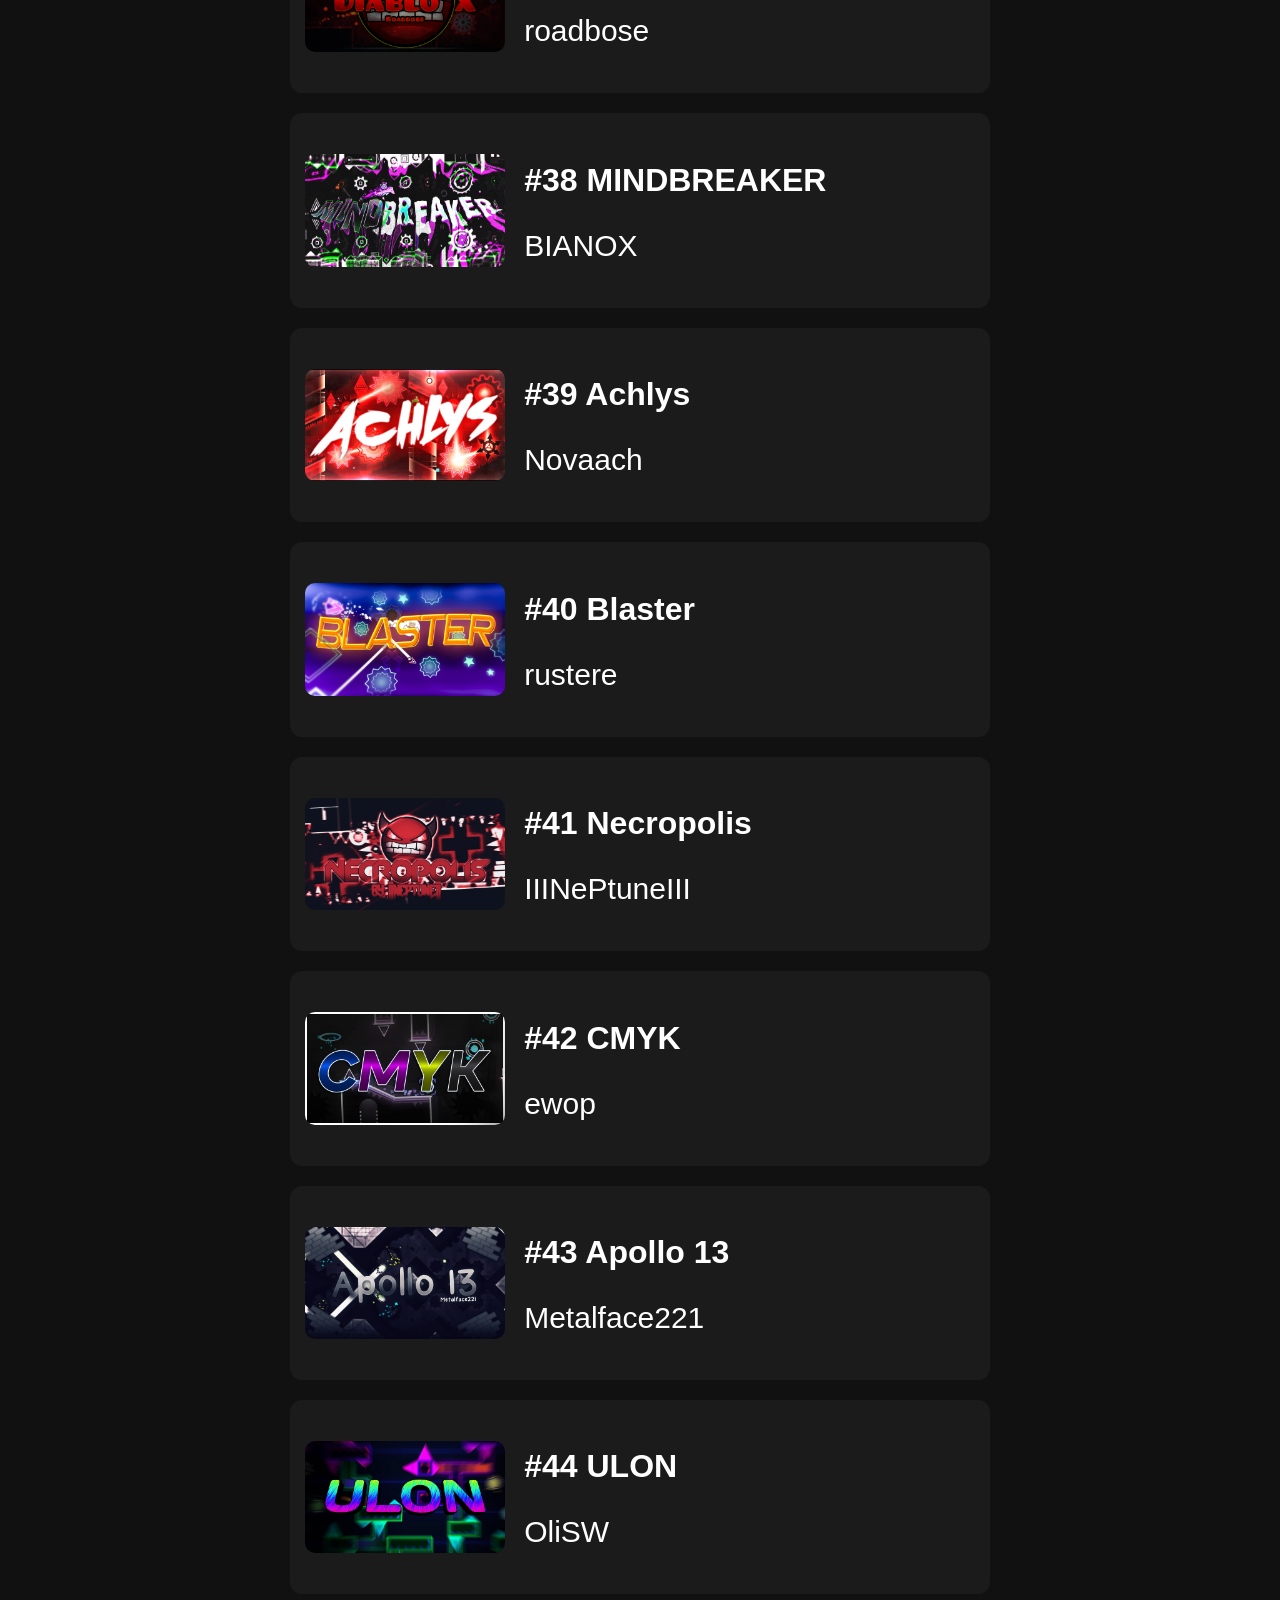
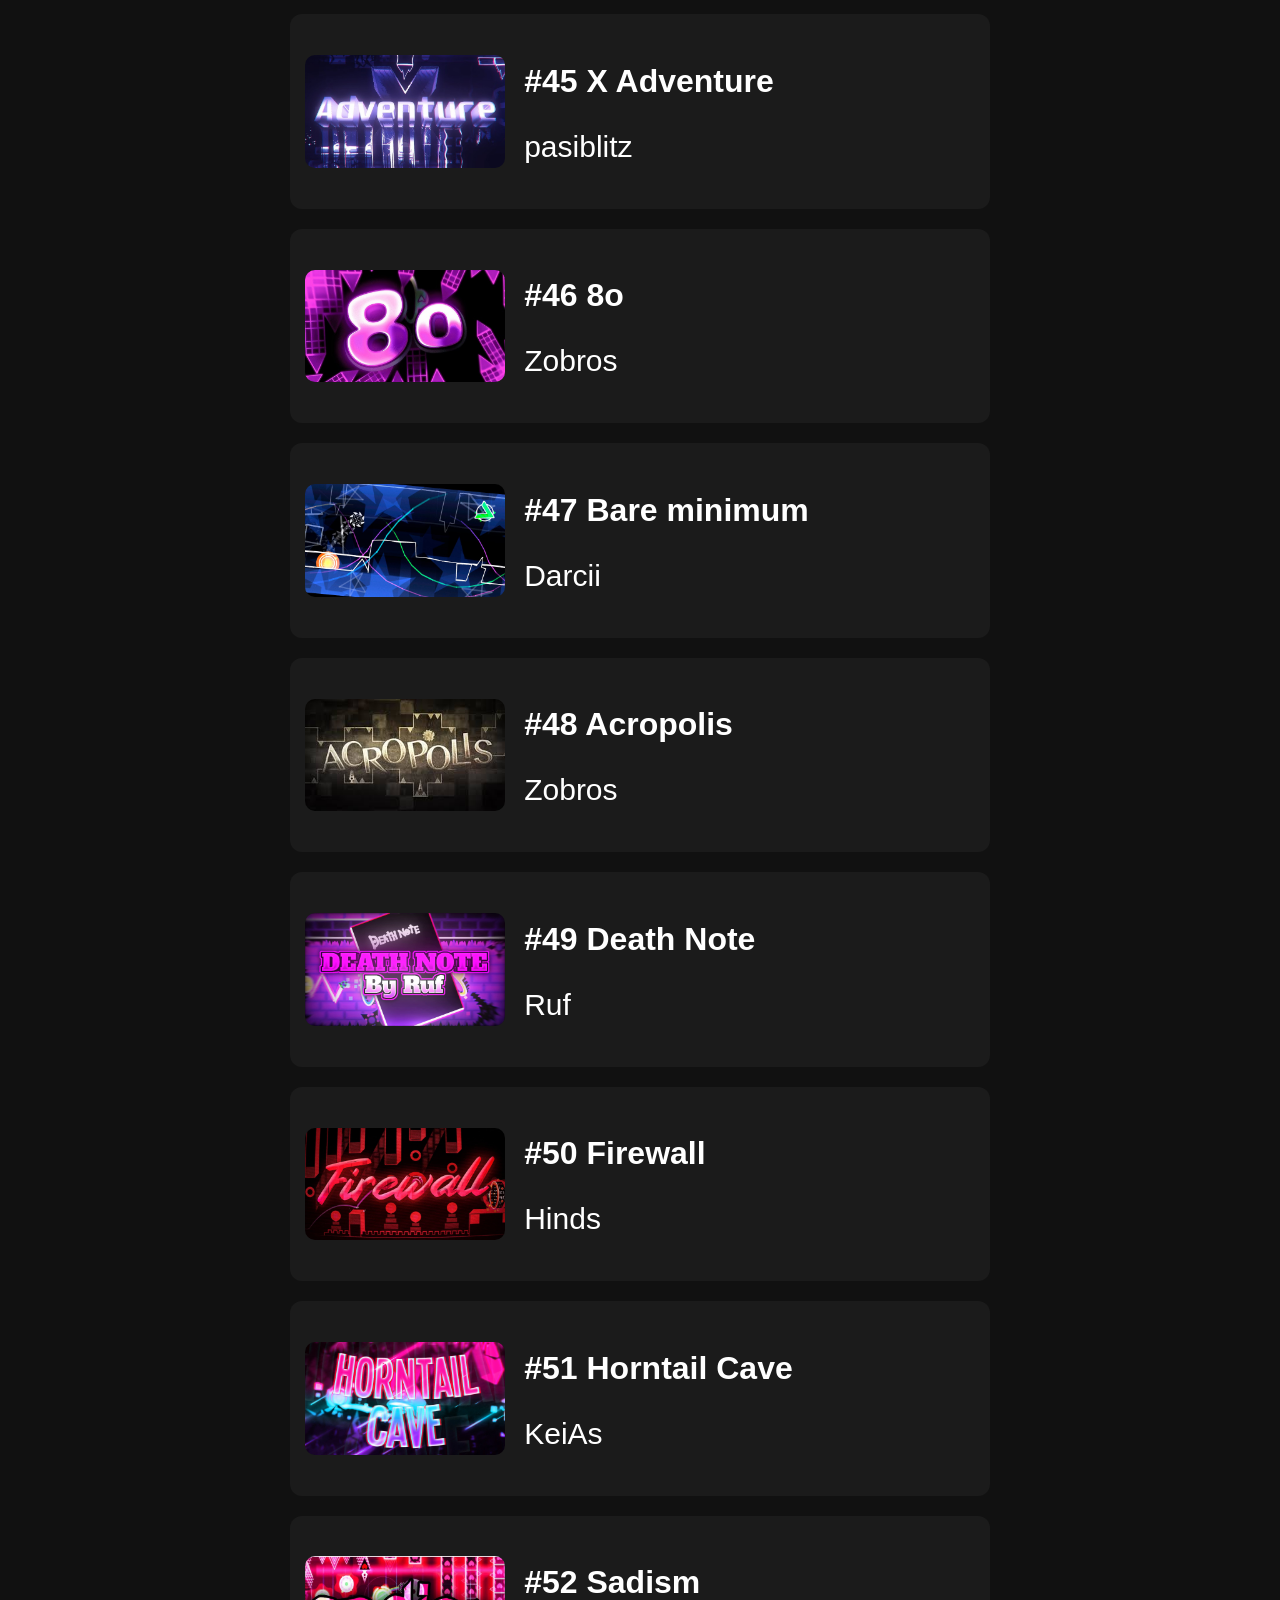
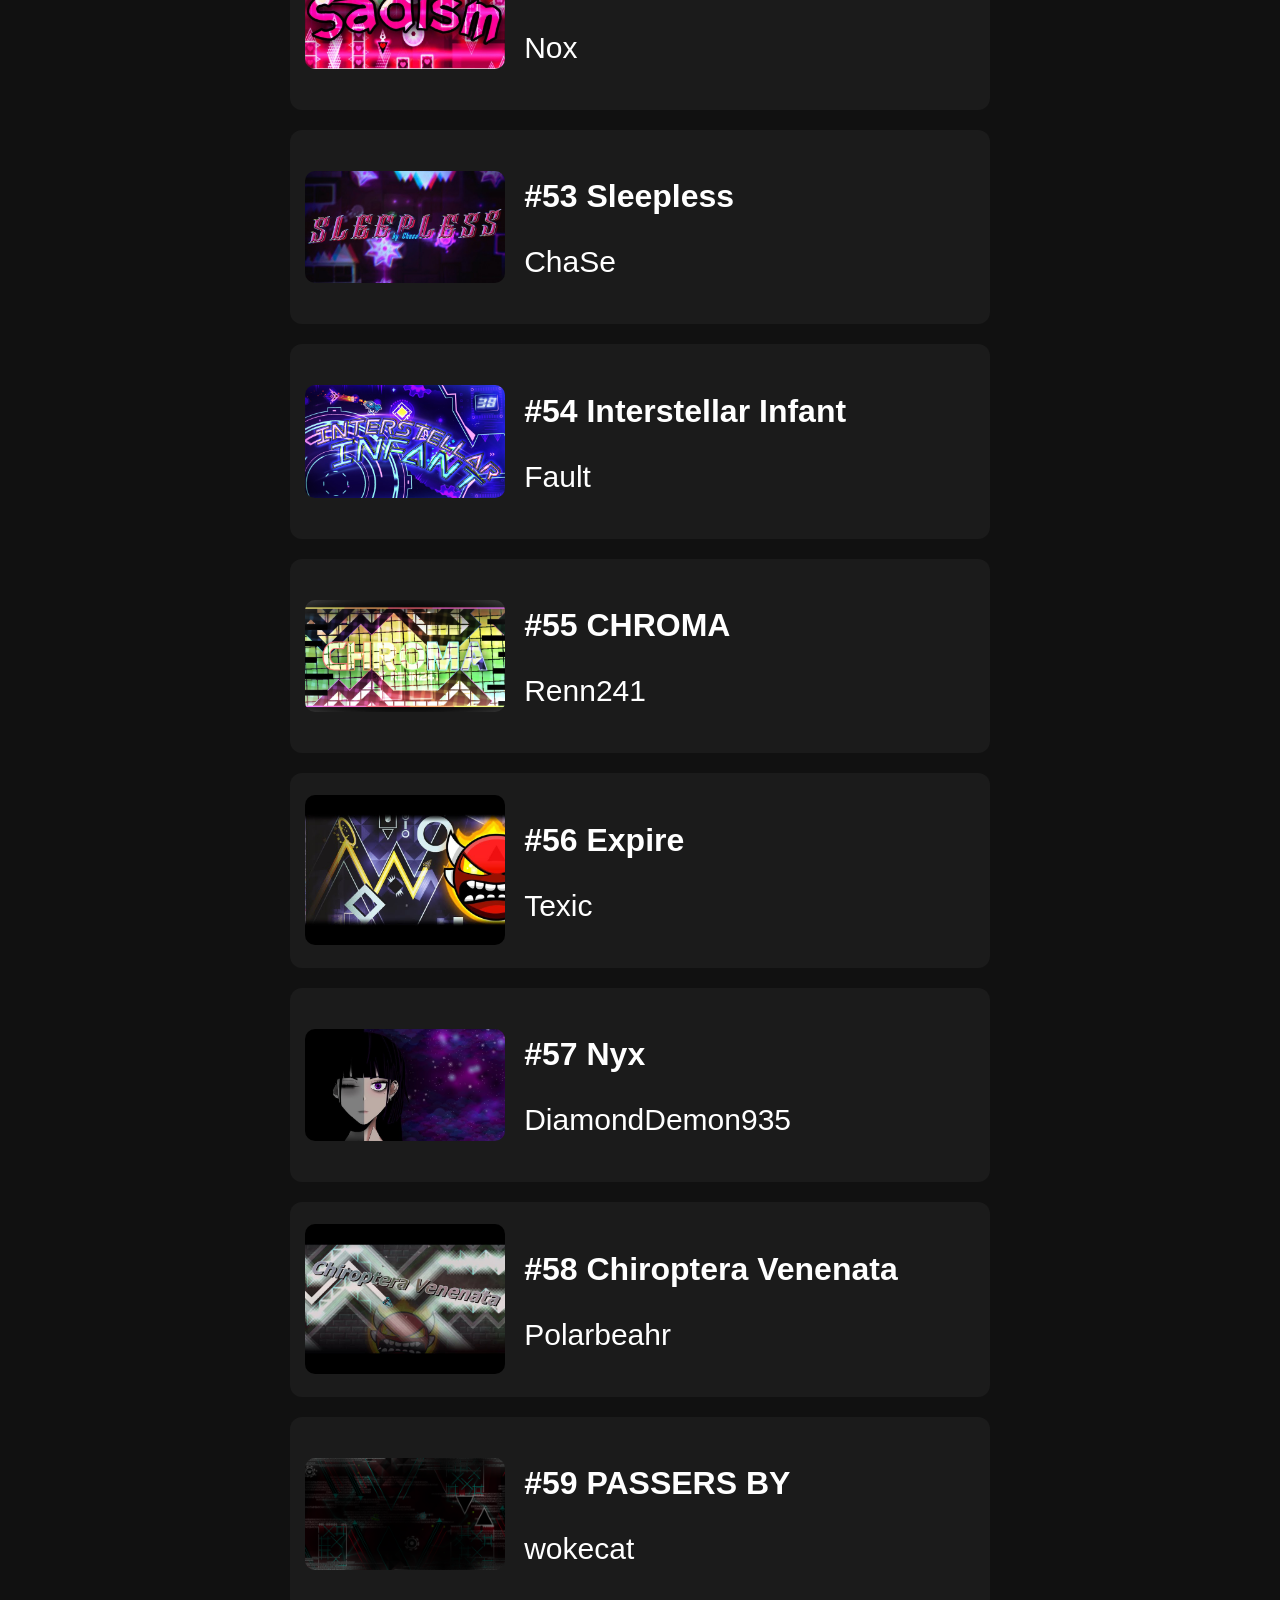
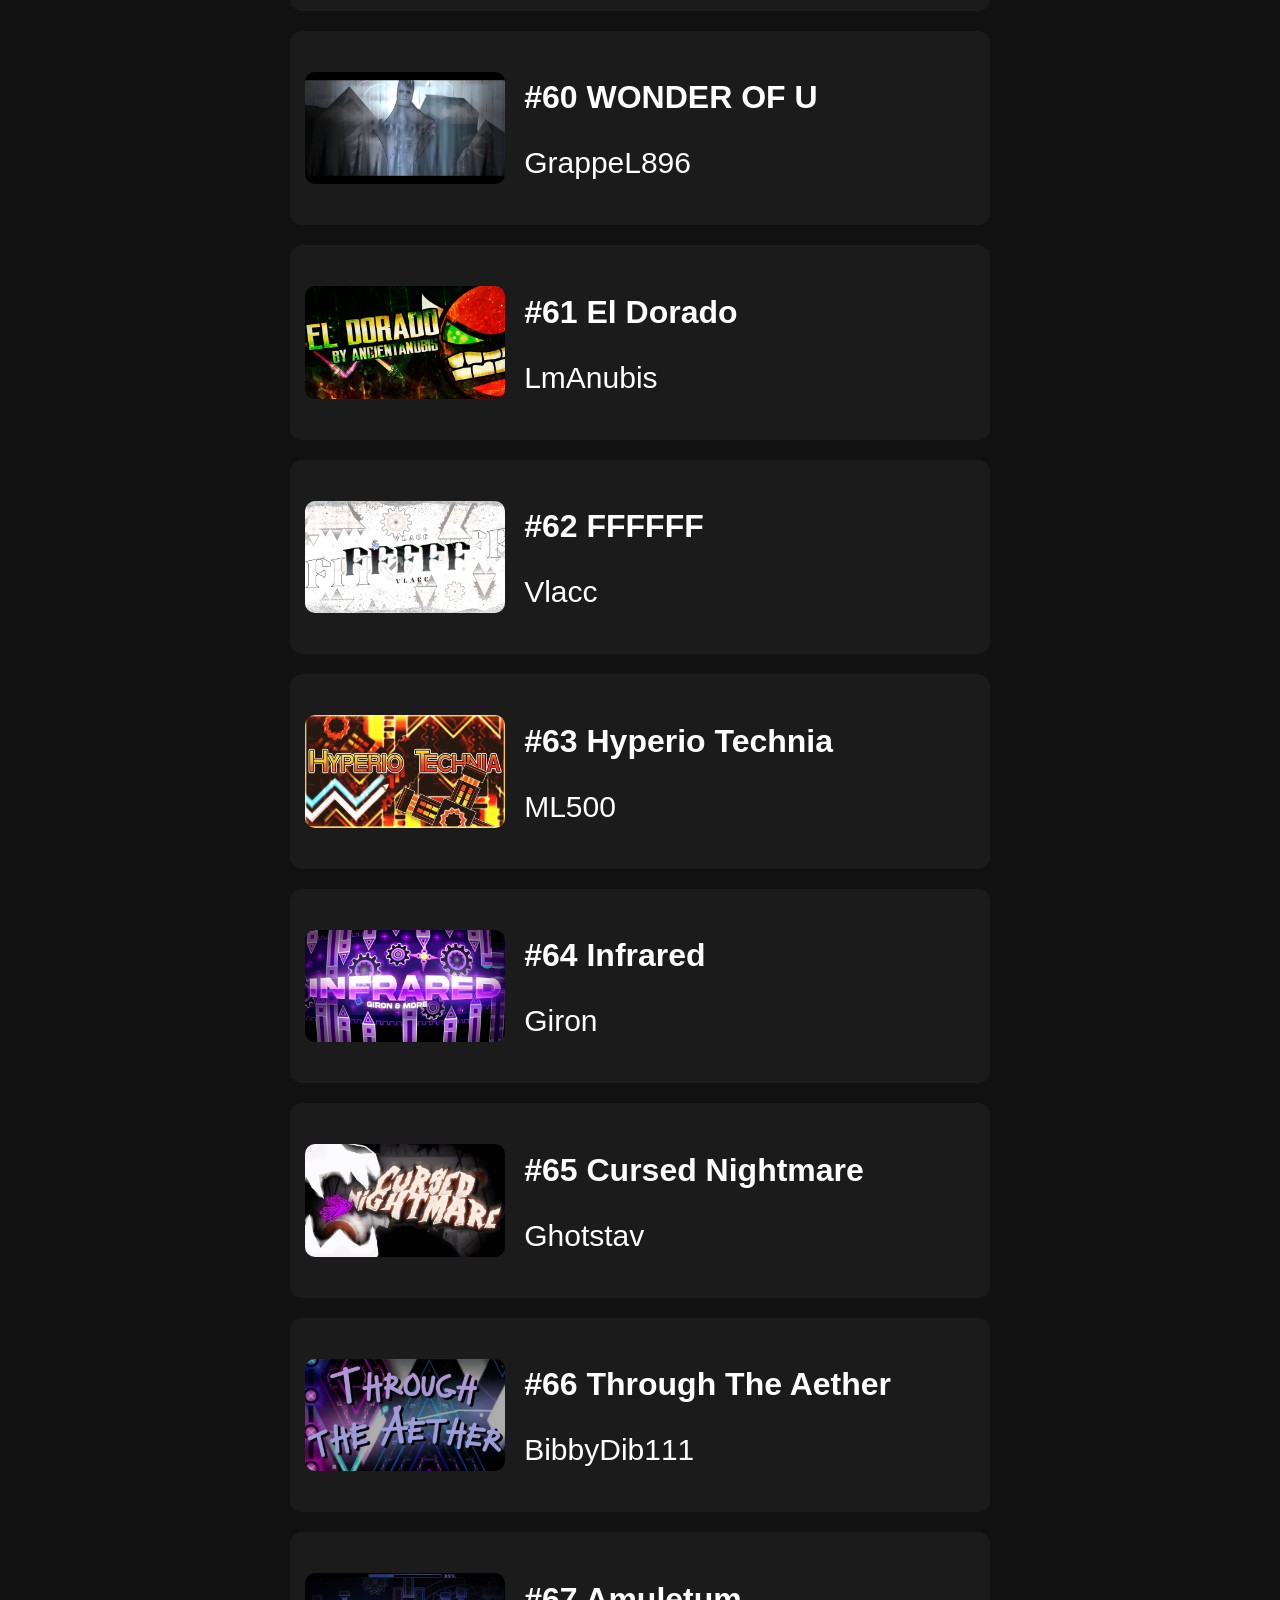
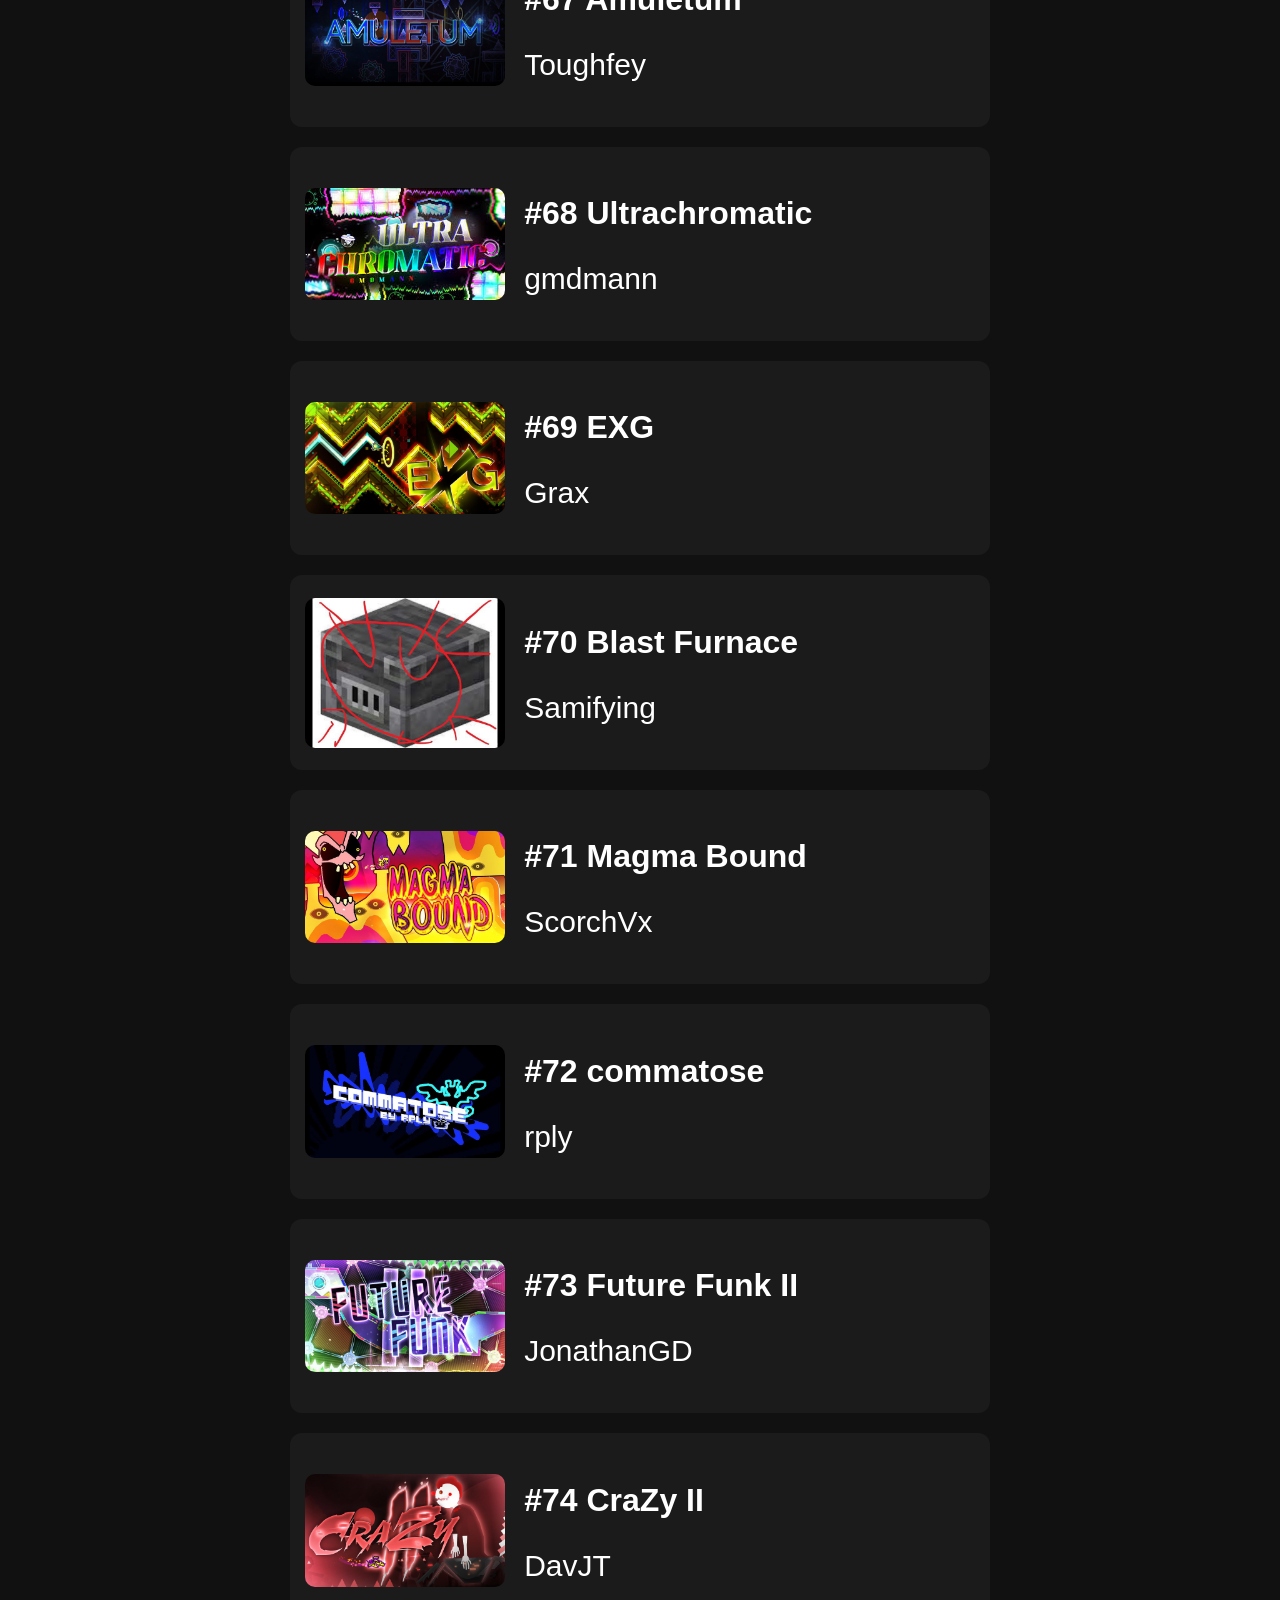
==== commit edd8f61e: "blaster placed, frigid voyage falls off" ====
--- a/index.html
+++ b/index.html
@@ -273,6 +273,11 @@
           thumbnail: "thumbnails/achlys.jpg",
         },
         {
+          name: "Blaster",
+          creator: "rustere",
+          thumbnail: "thumbnails/blaster.jpg",
+        },
+        {
           name: "Necropolis",
           creator: "IIINePtuneIII",
           thumbnail: "thumbnails/necropolis.jpg",
@@ -571,11 +576,6 @@
           name: "Slime",
           creator: "Sillow",
           thumbnail: "thumbnails/slime.jpg",
-        },
-        {
-          name: "Frigid Voyage",
-          creator: "Terraform",
-          thumbnail: "thumbnails/frigidvoyage.jpg",
         },
         // Add more levels here
       ];
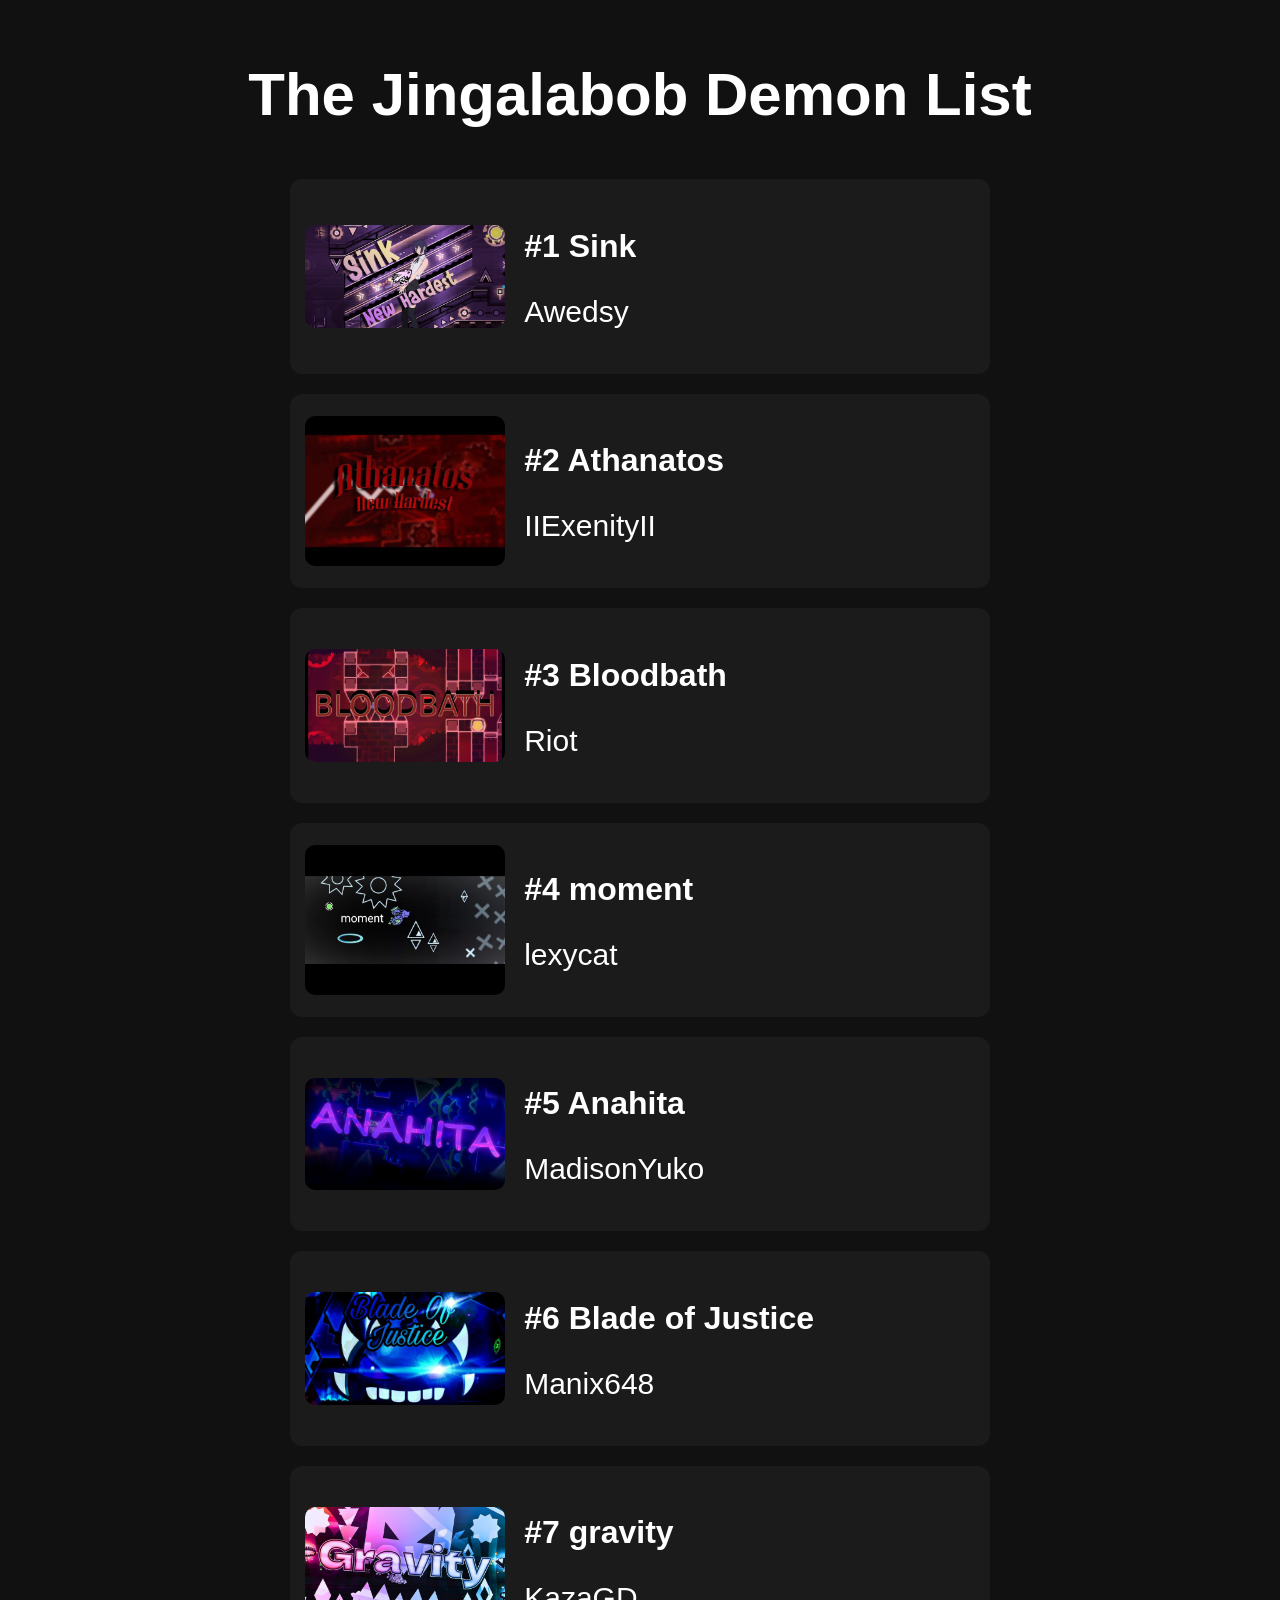
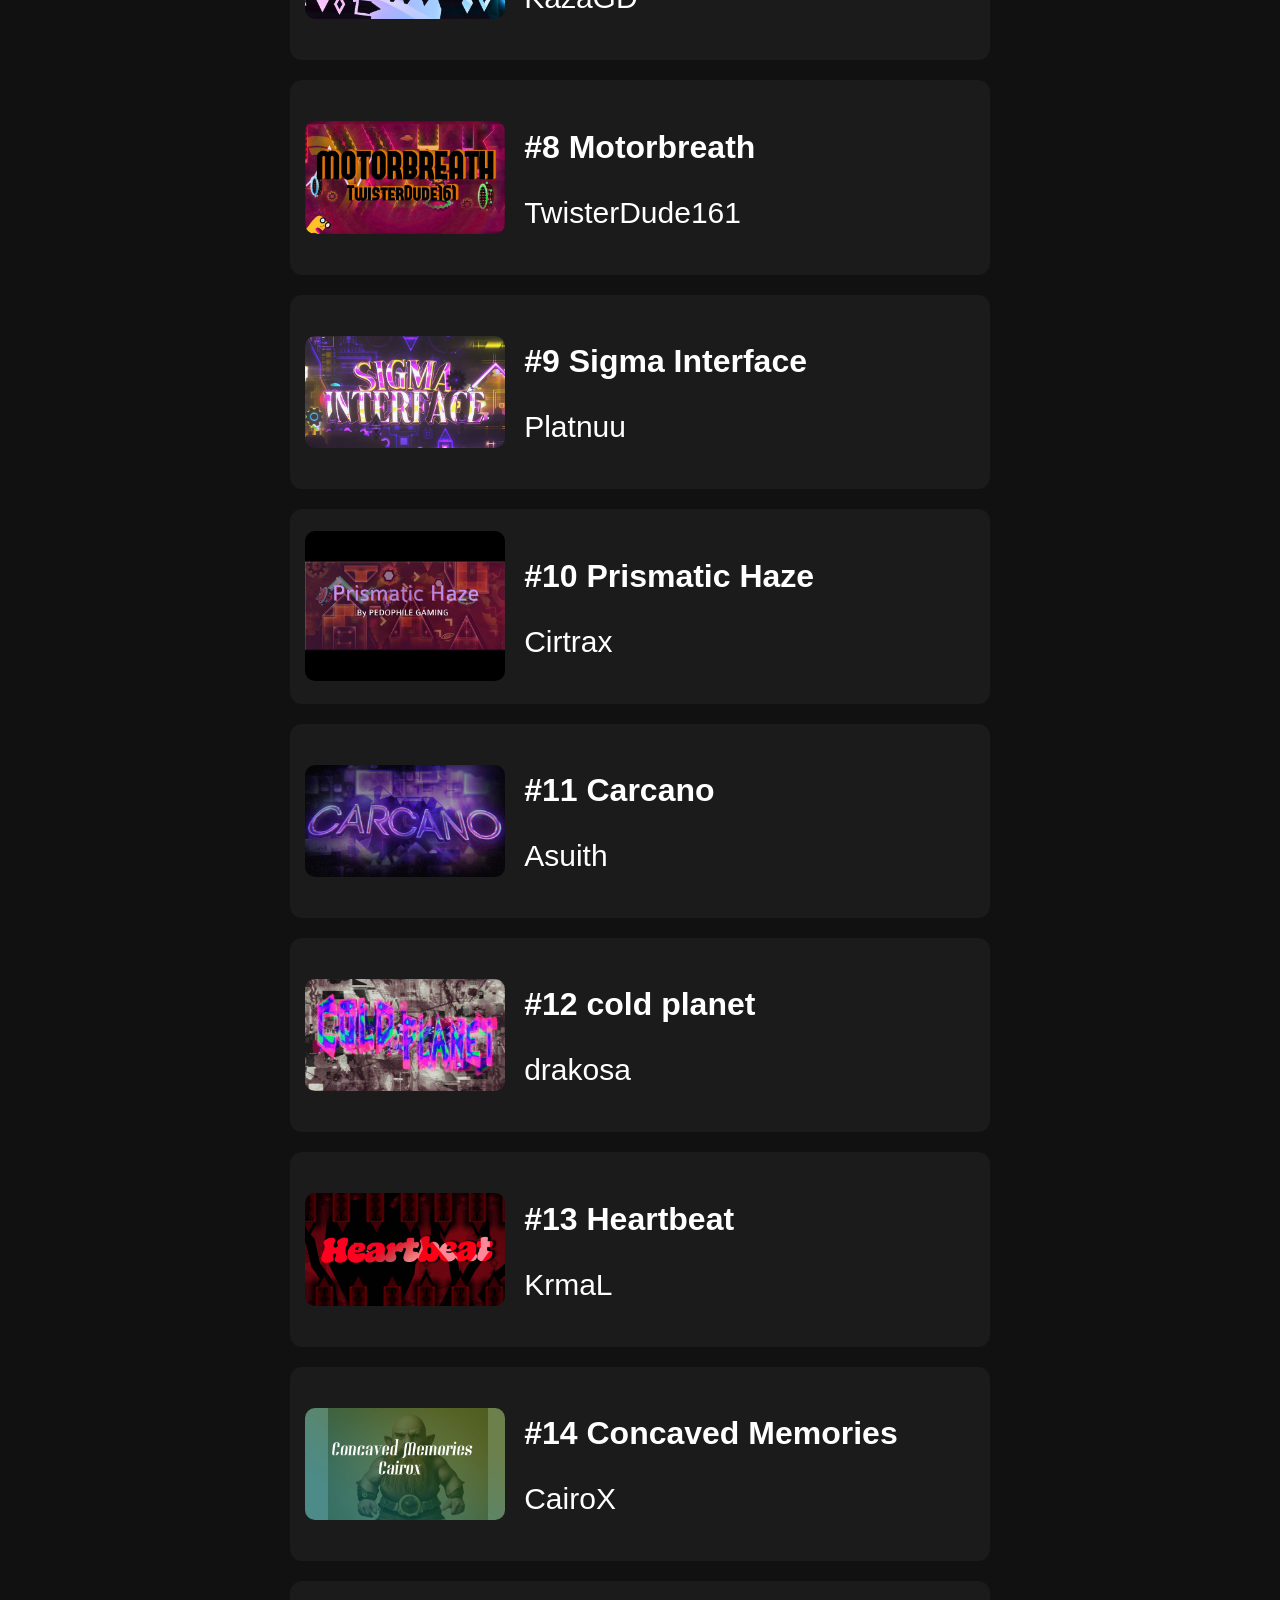
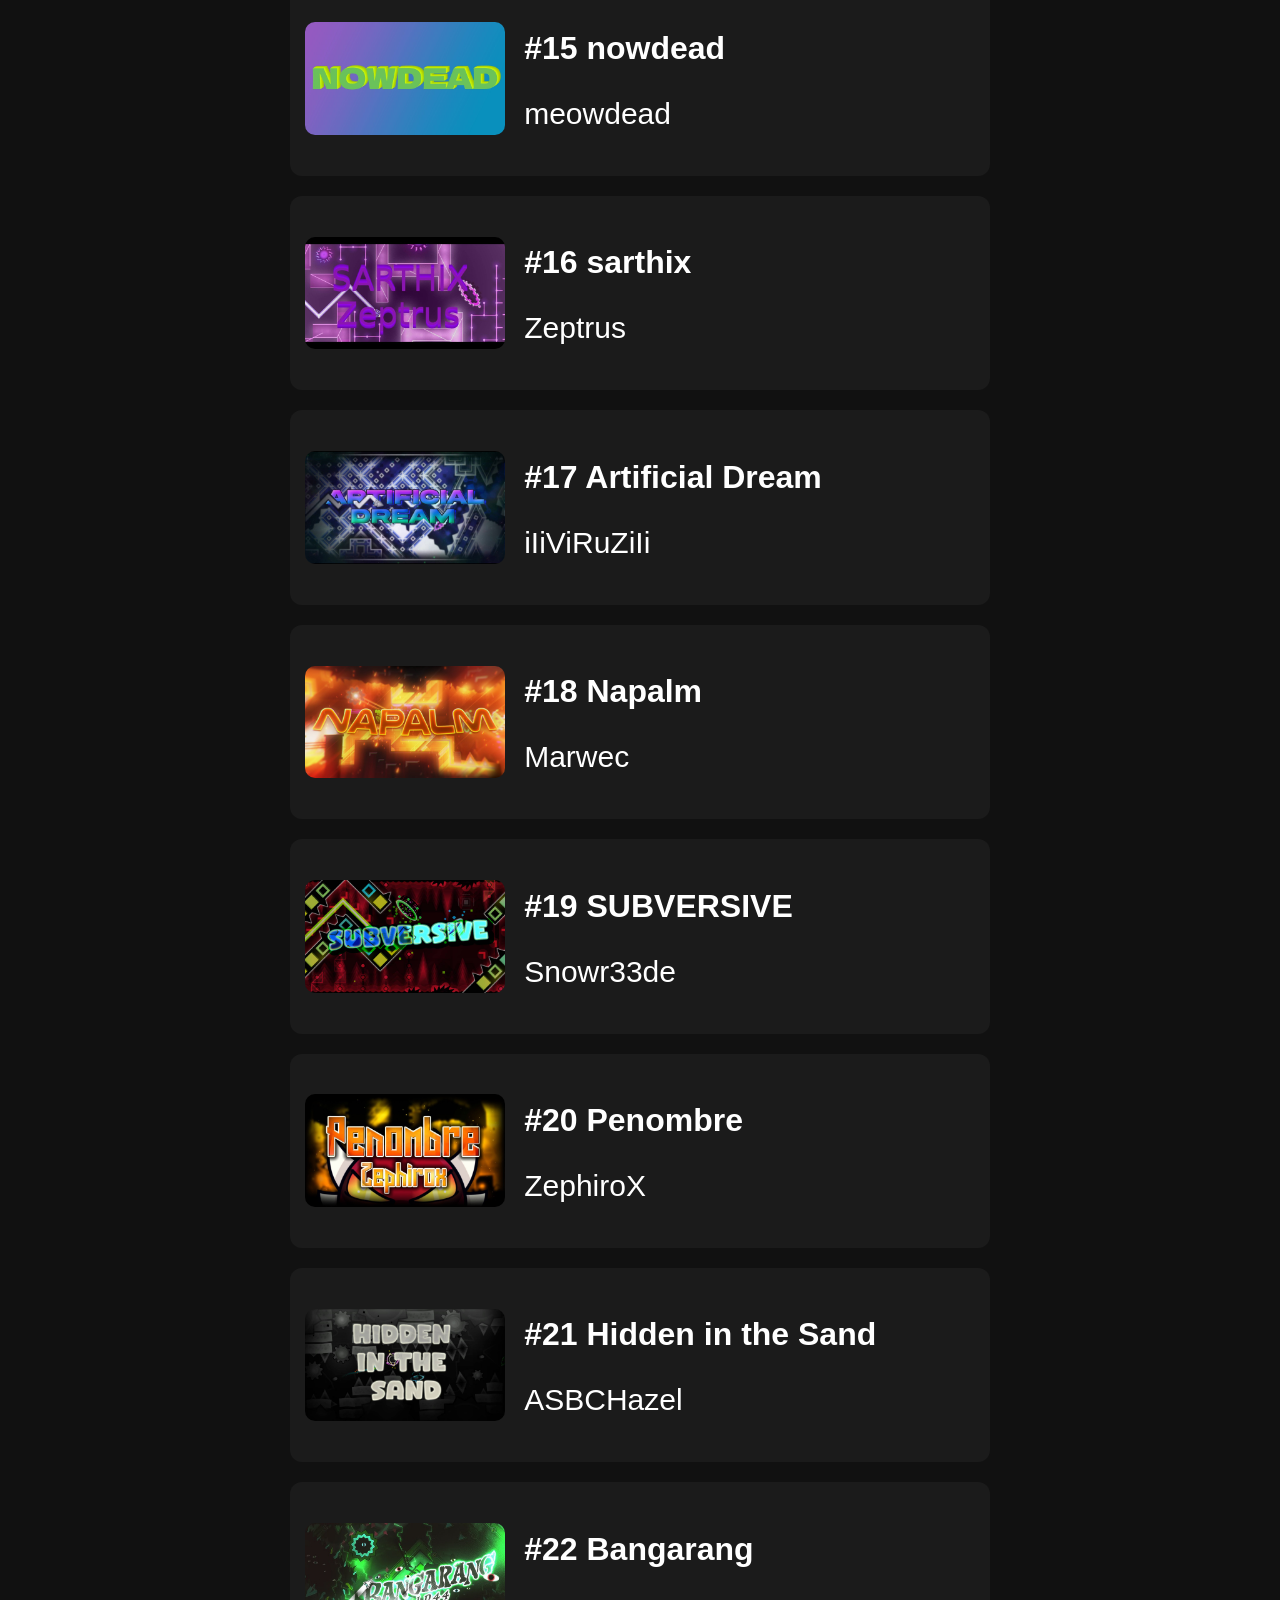
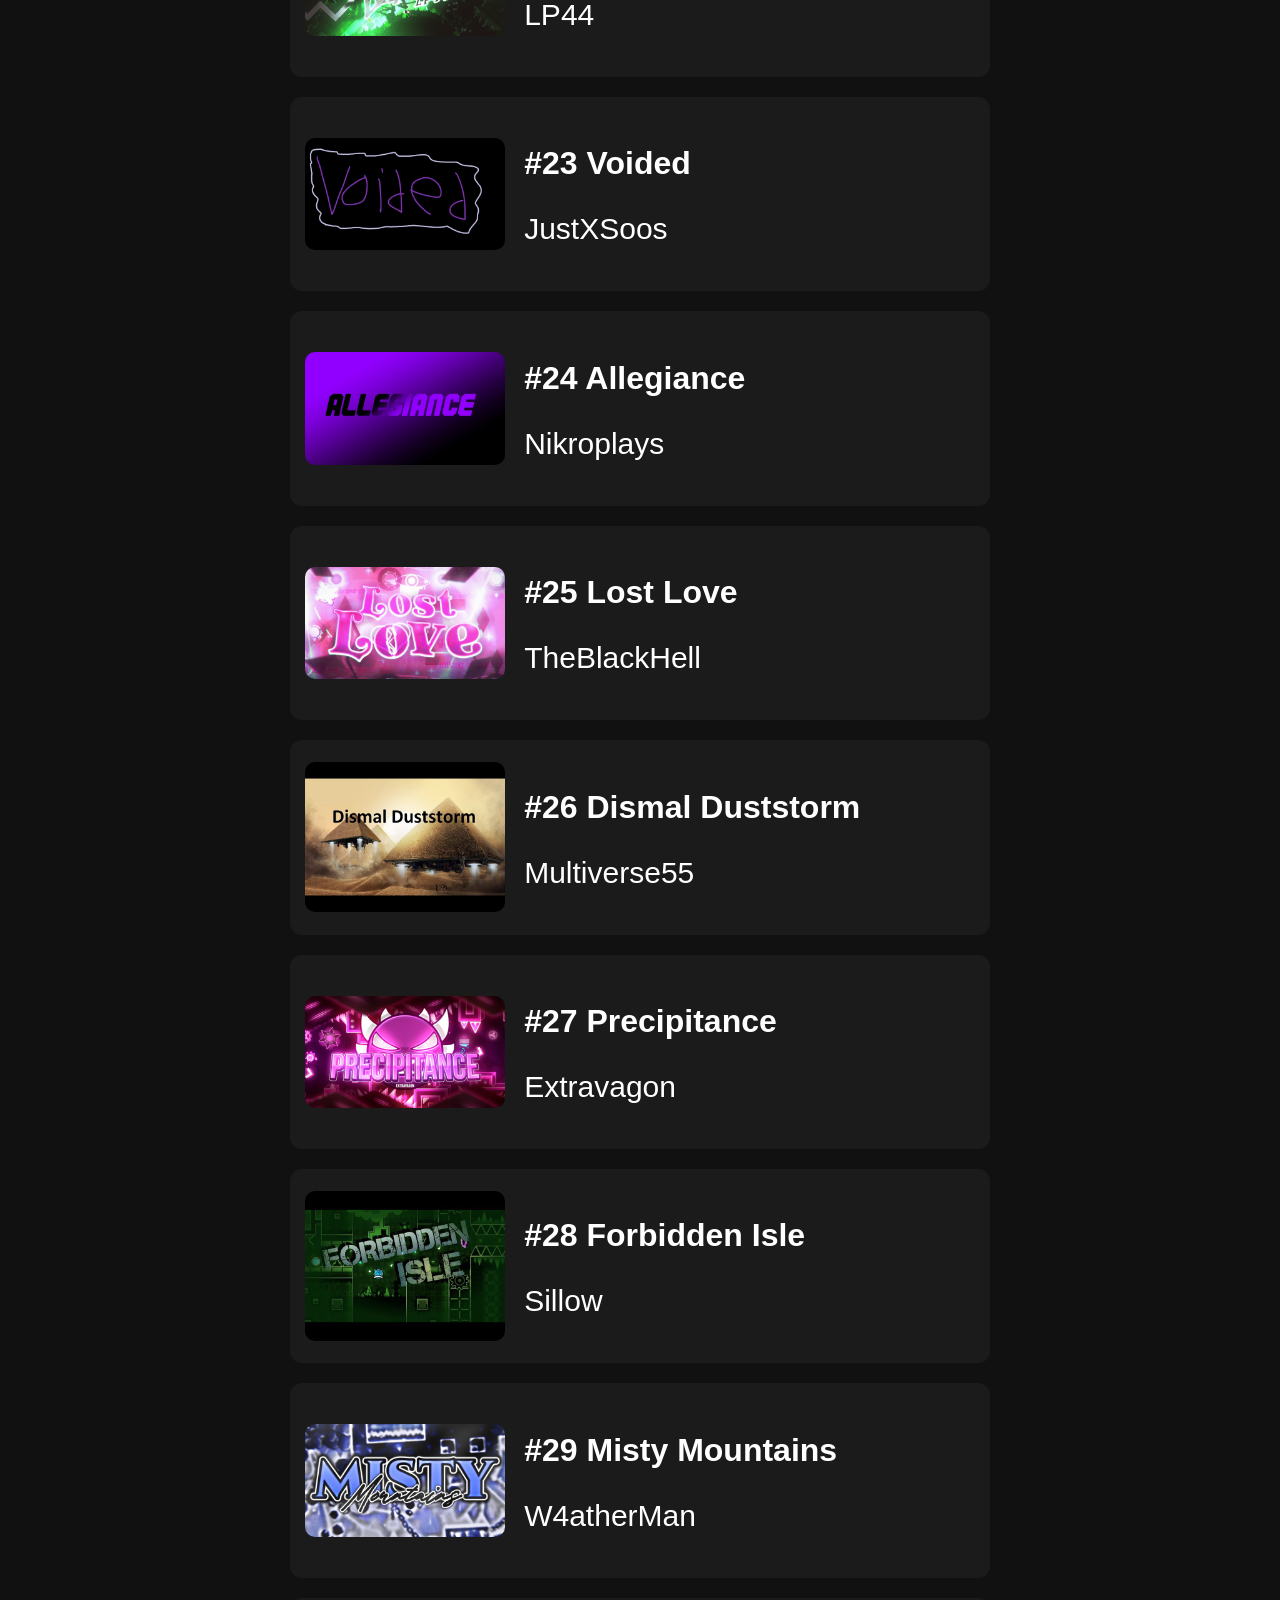
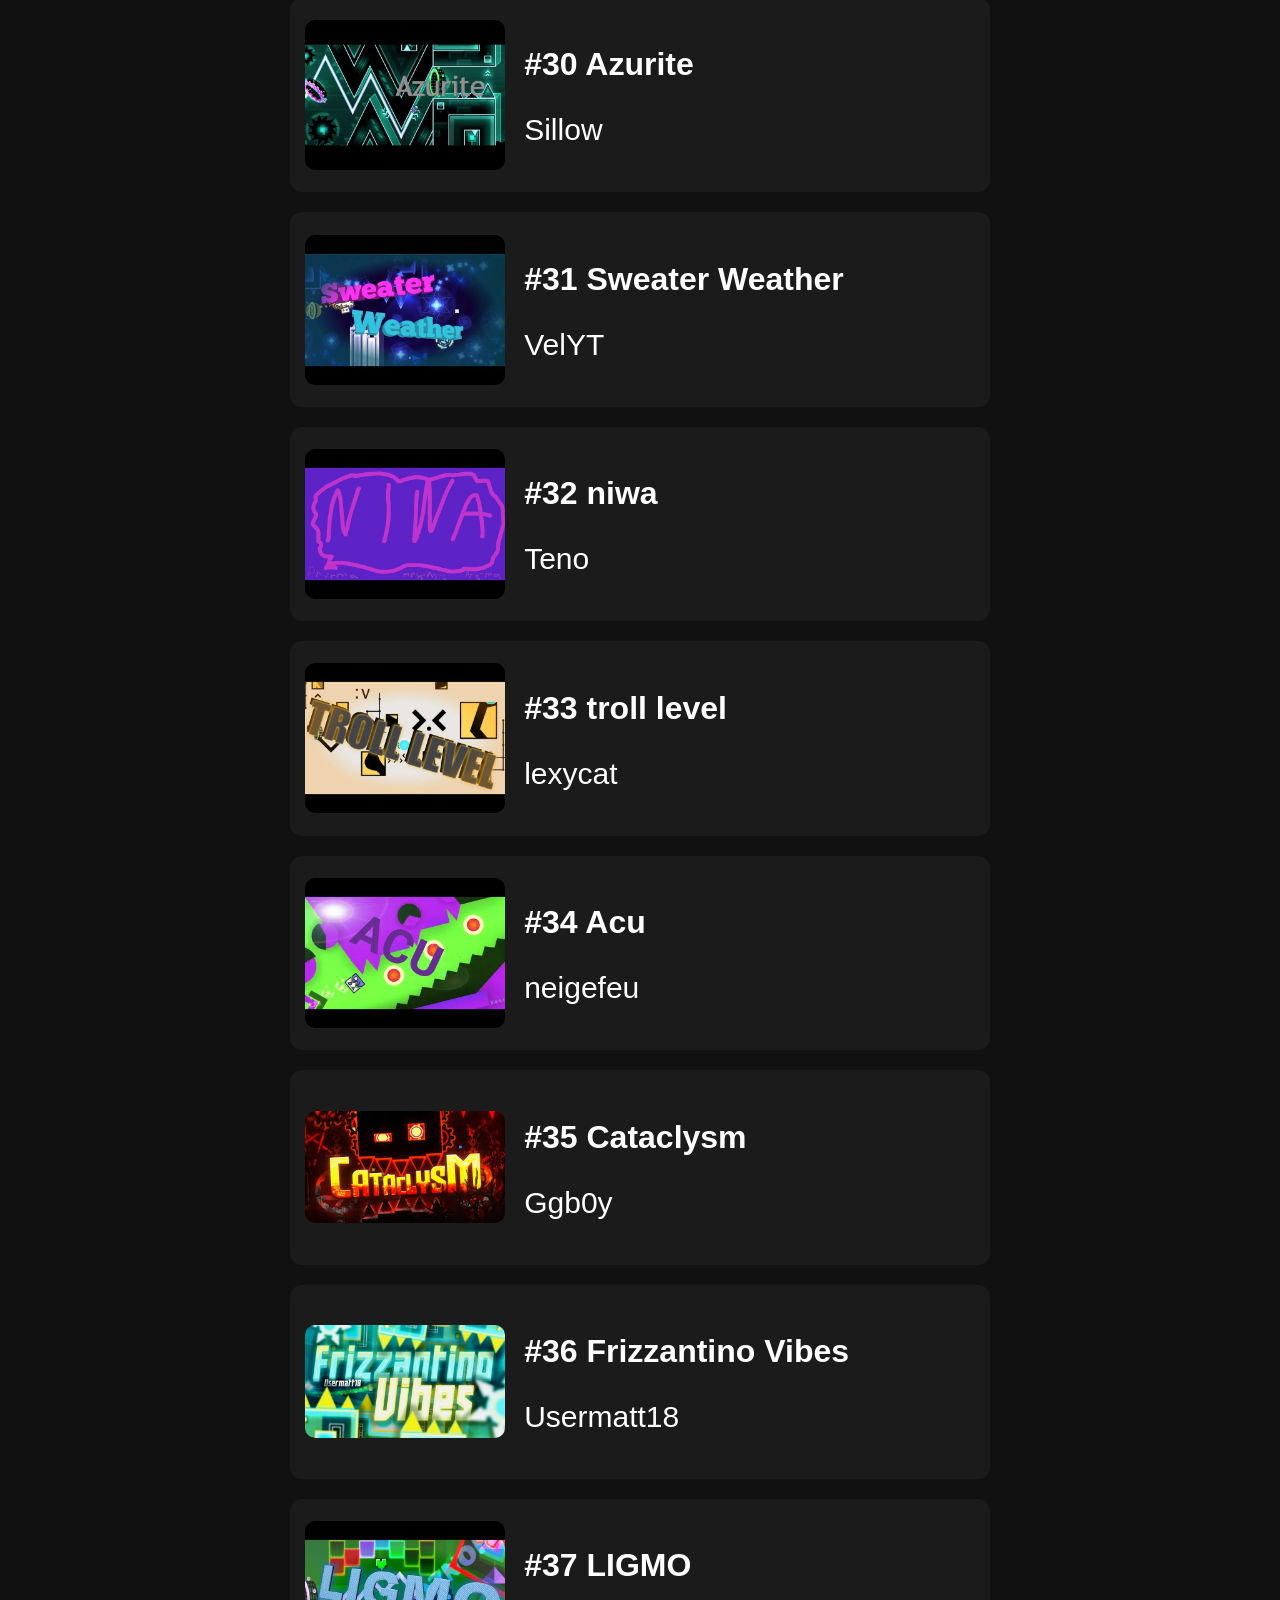
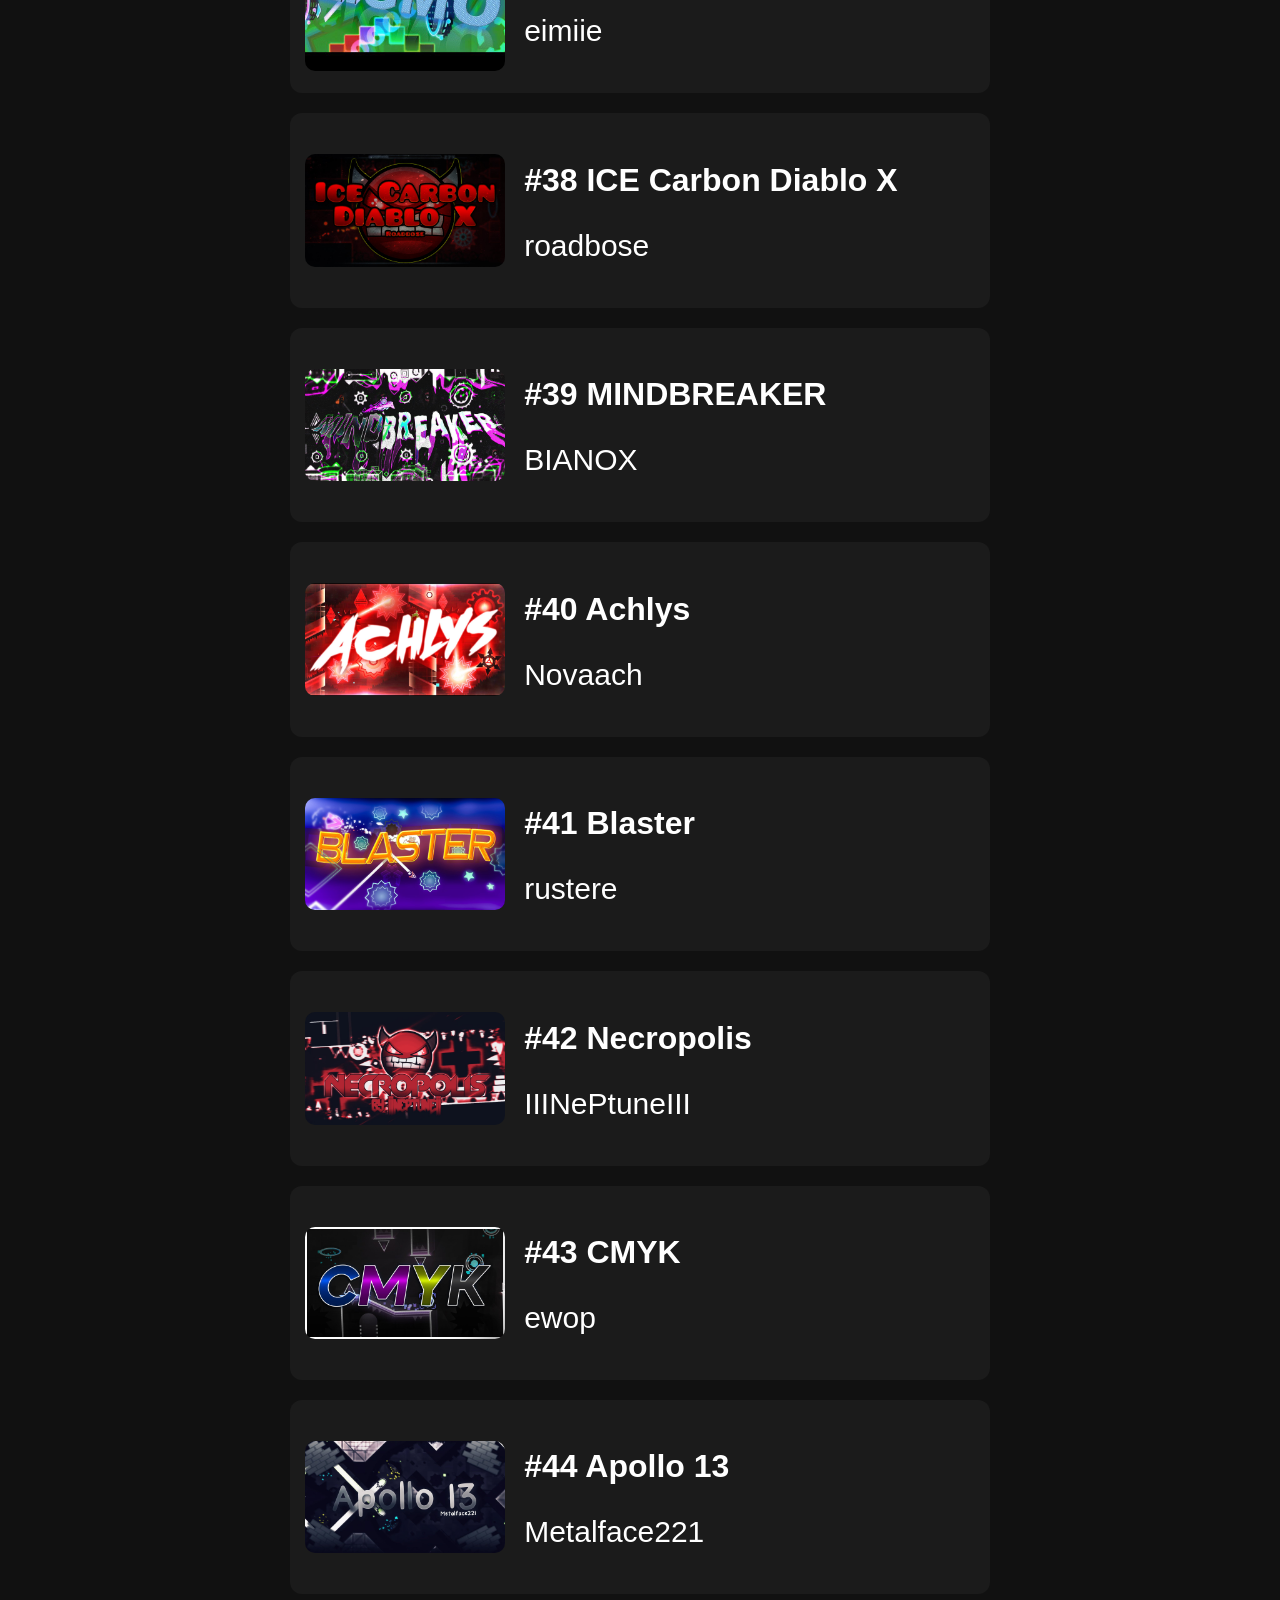
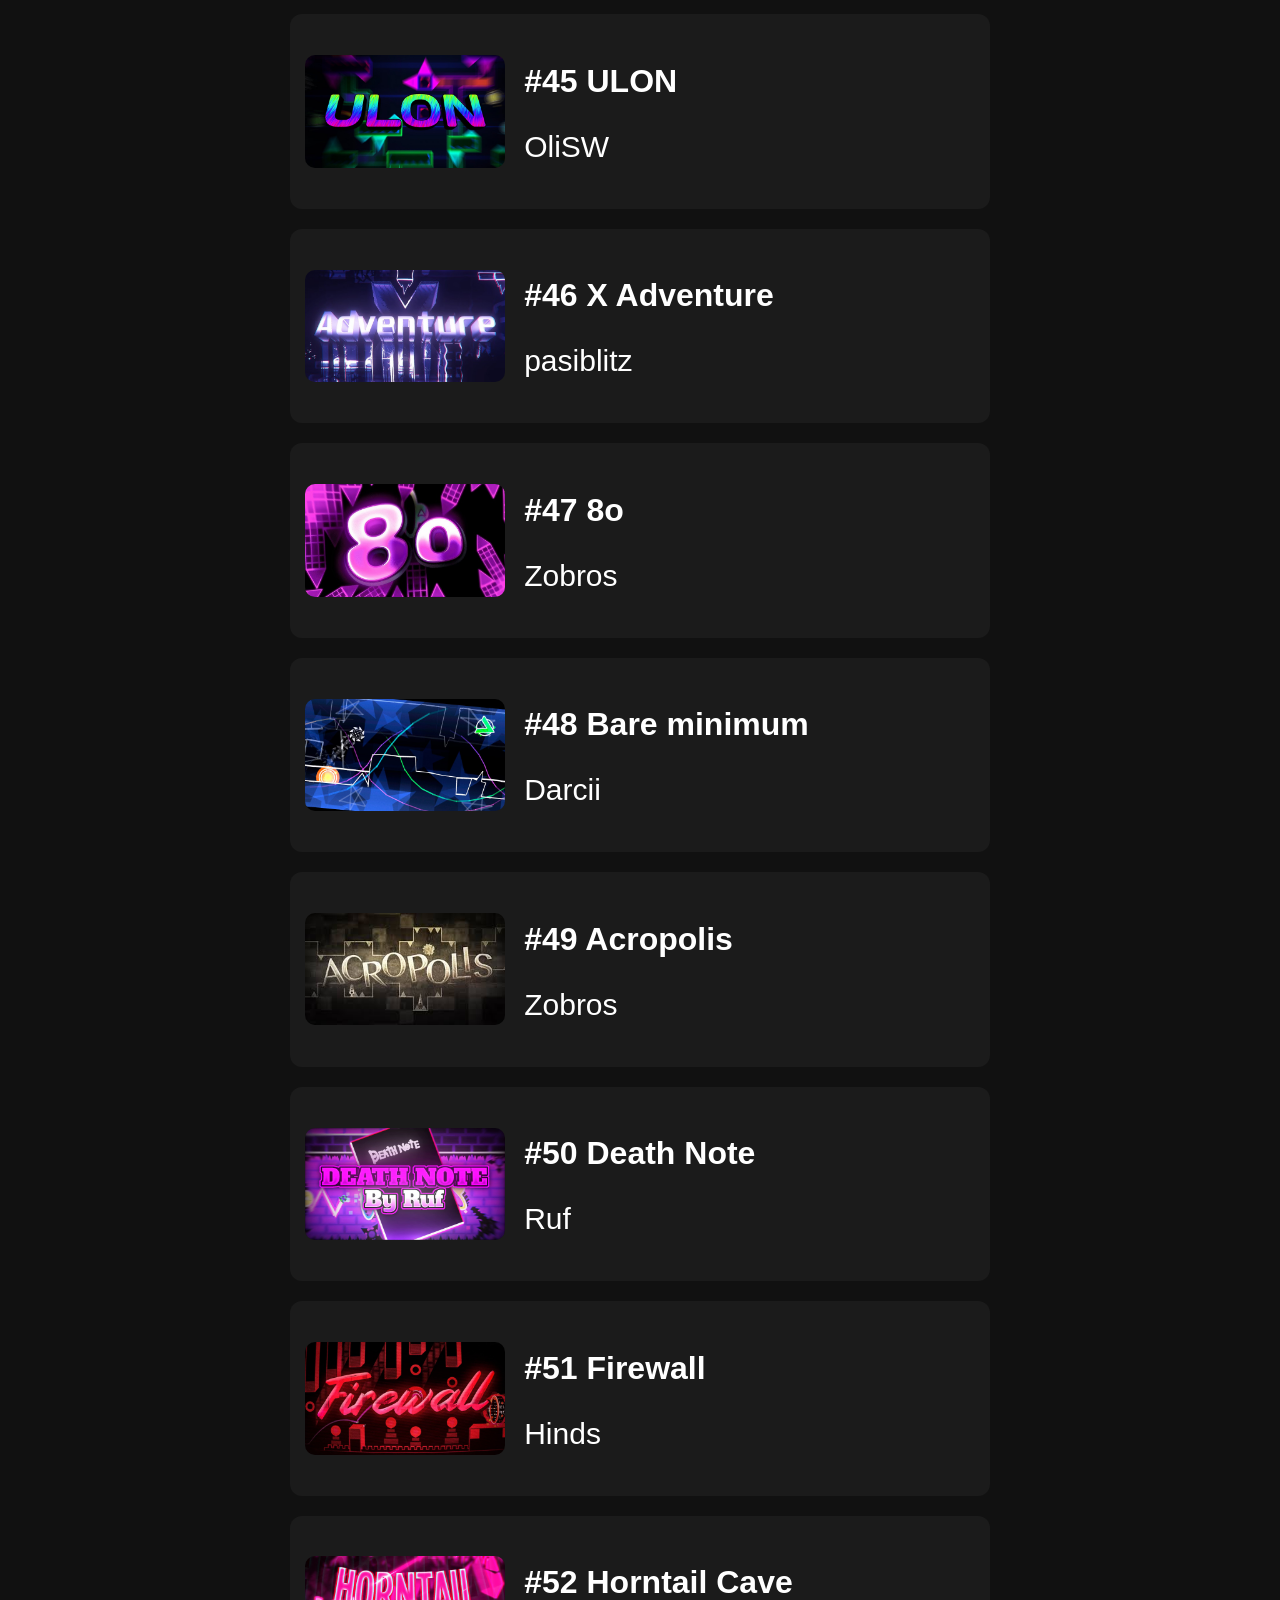
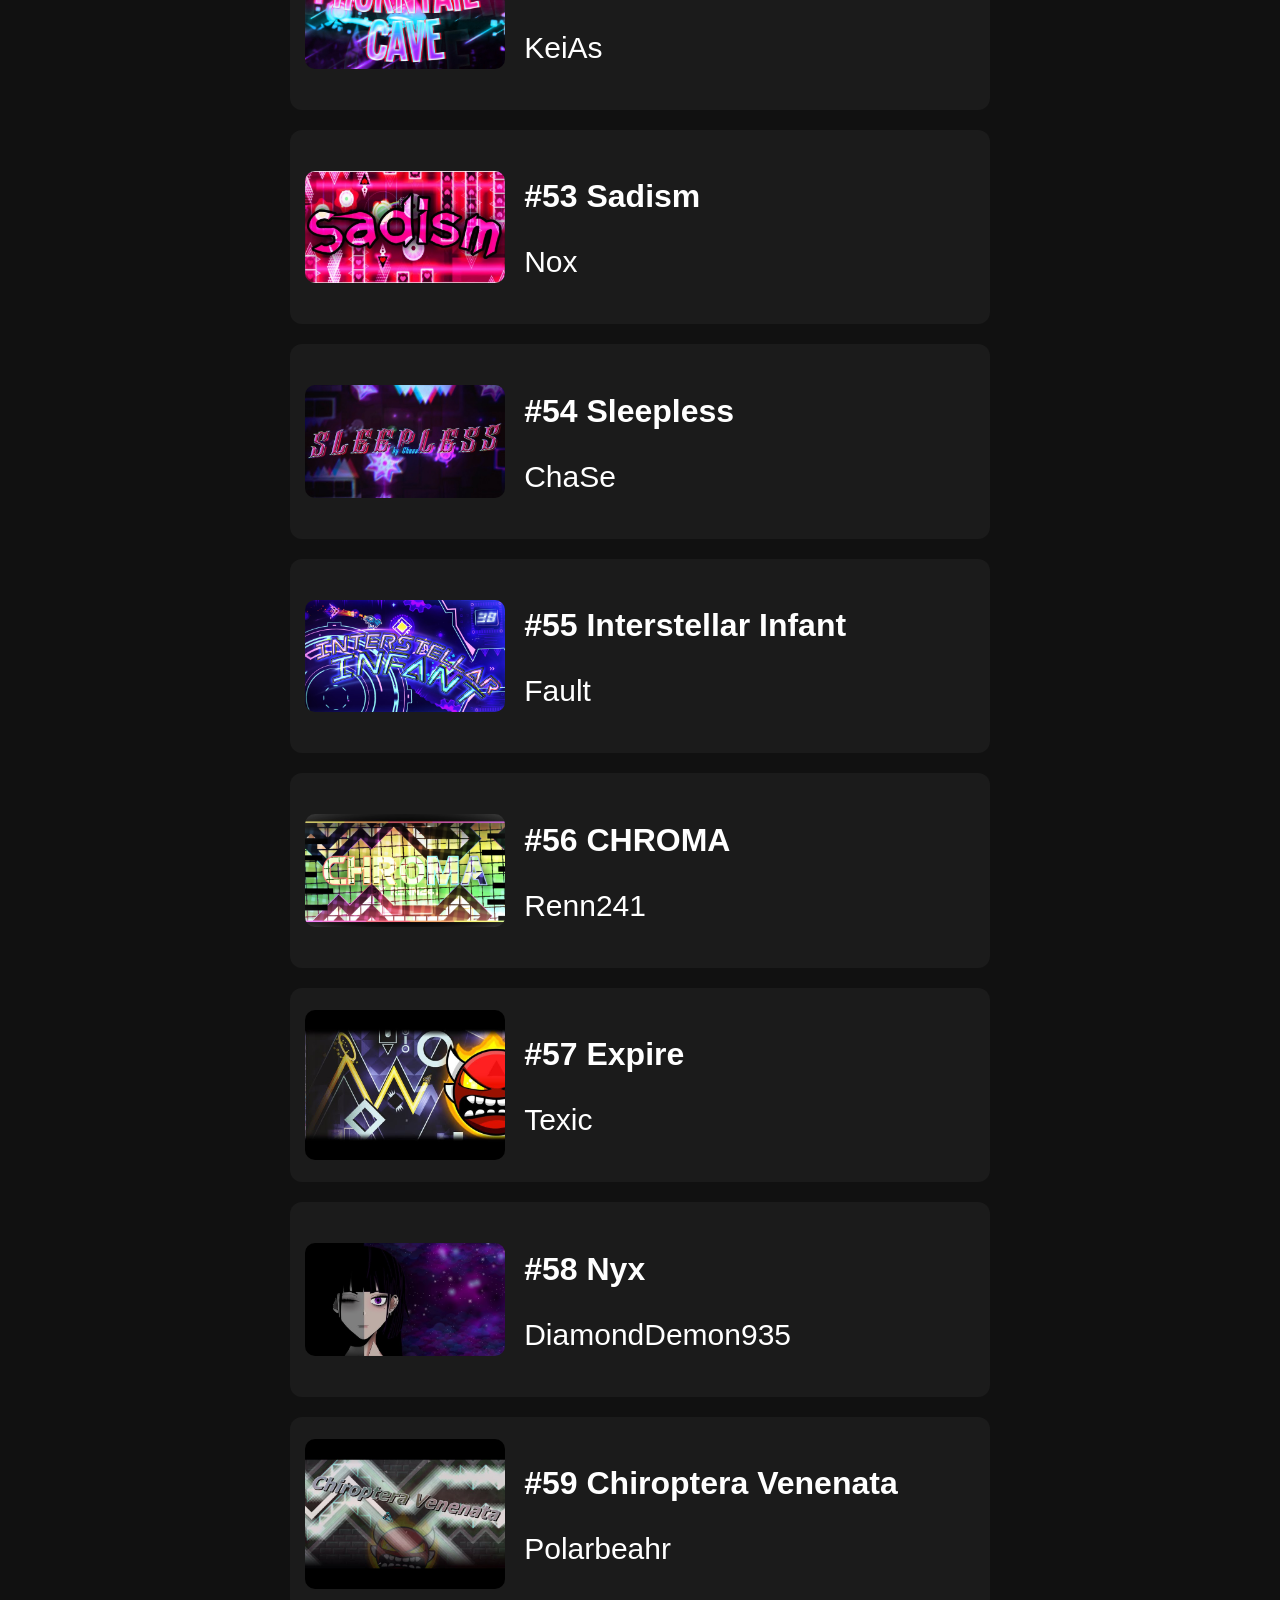
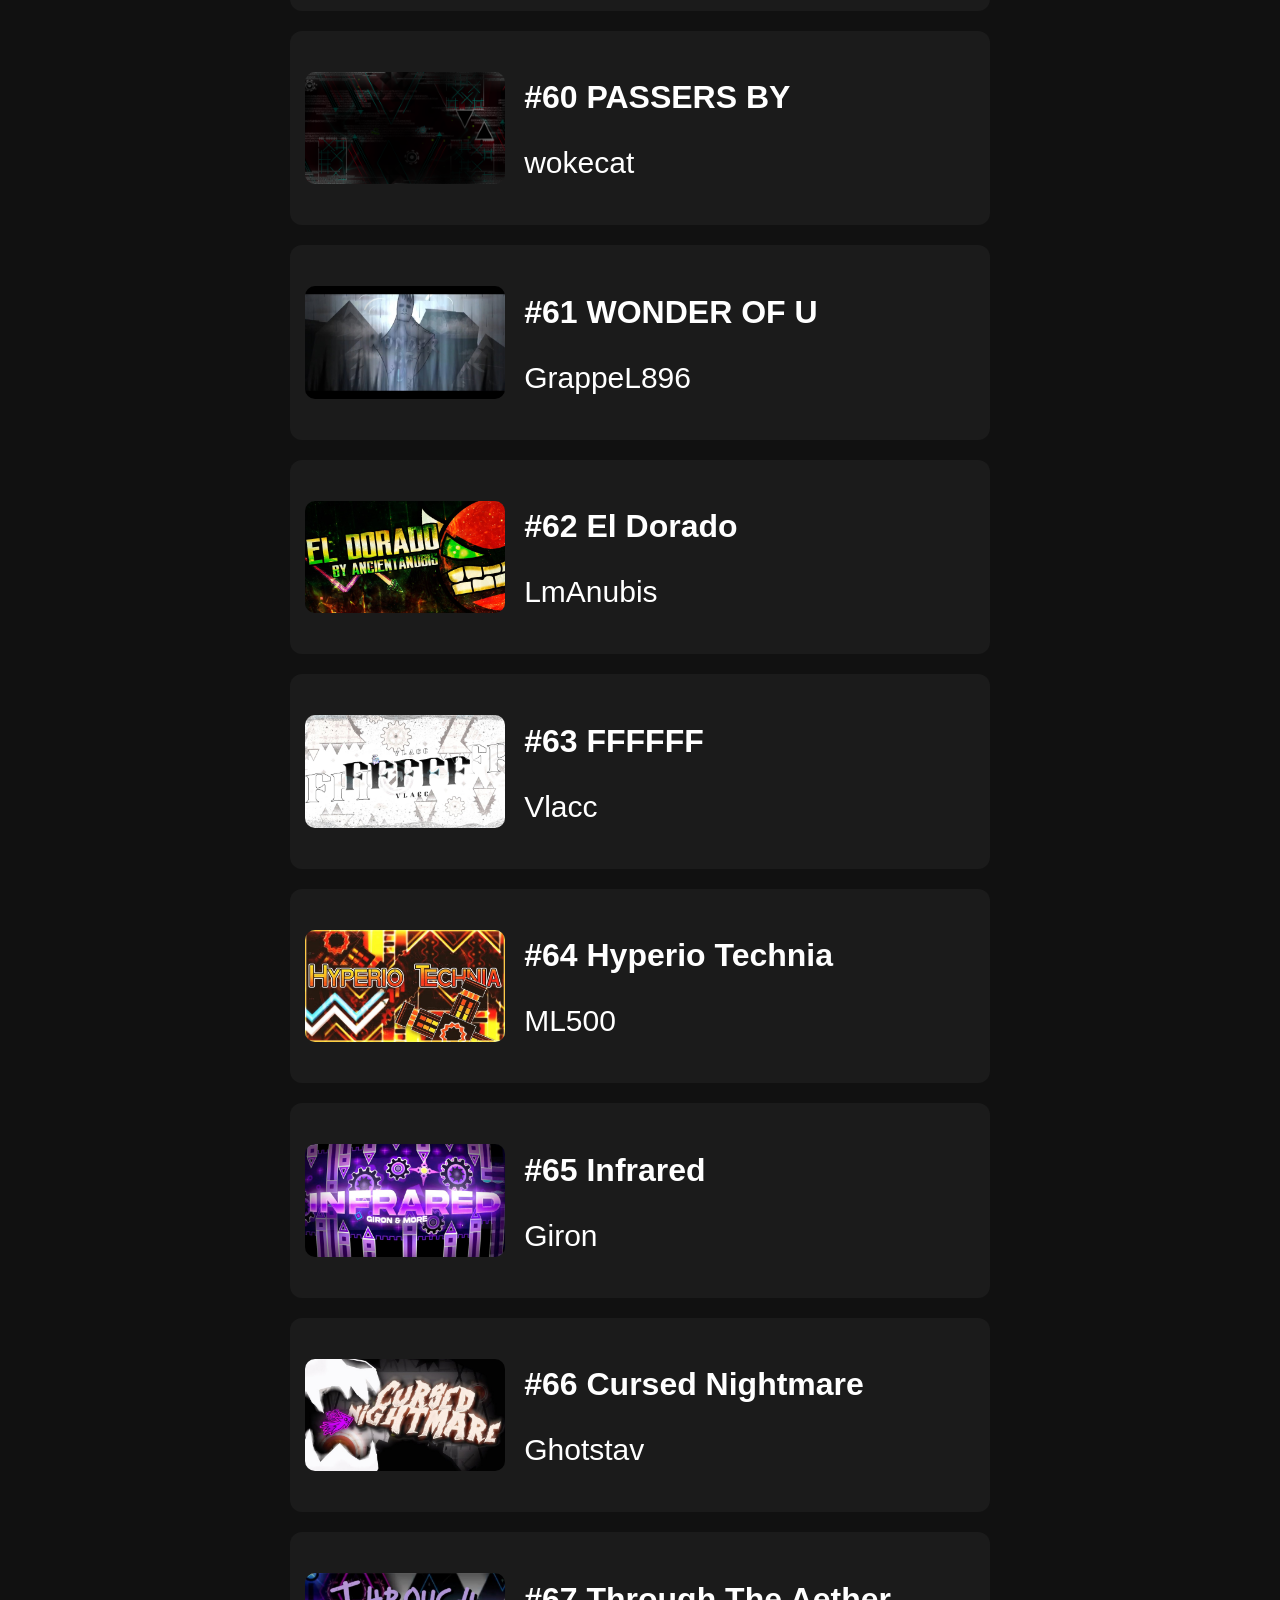
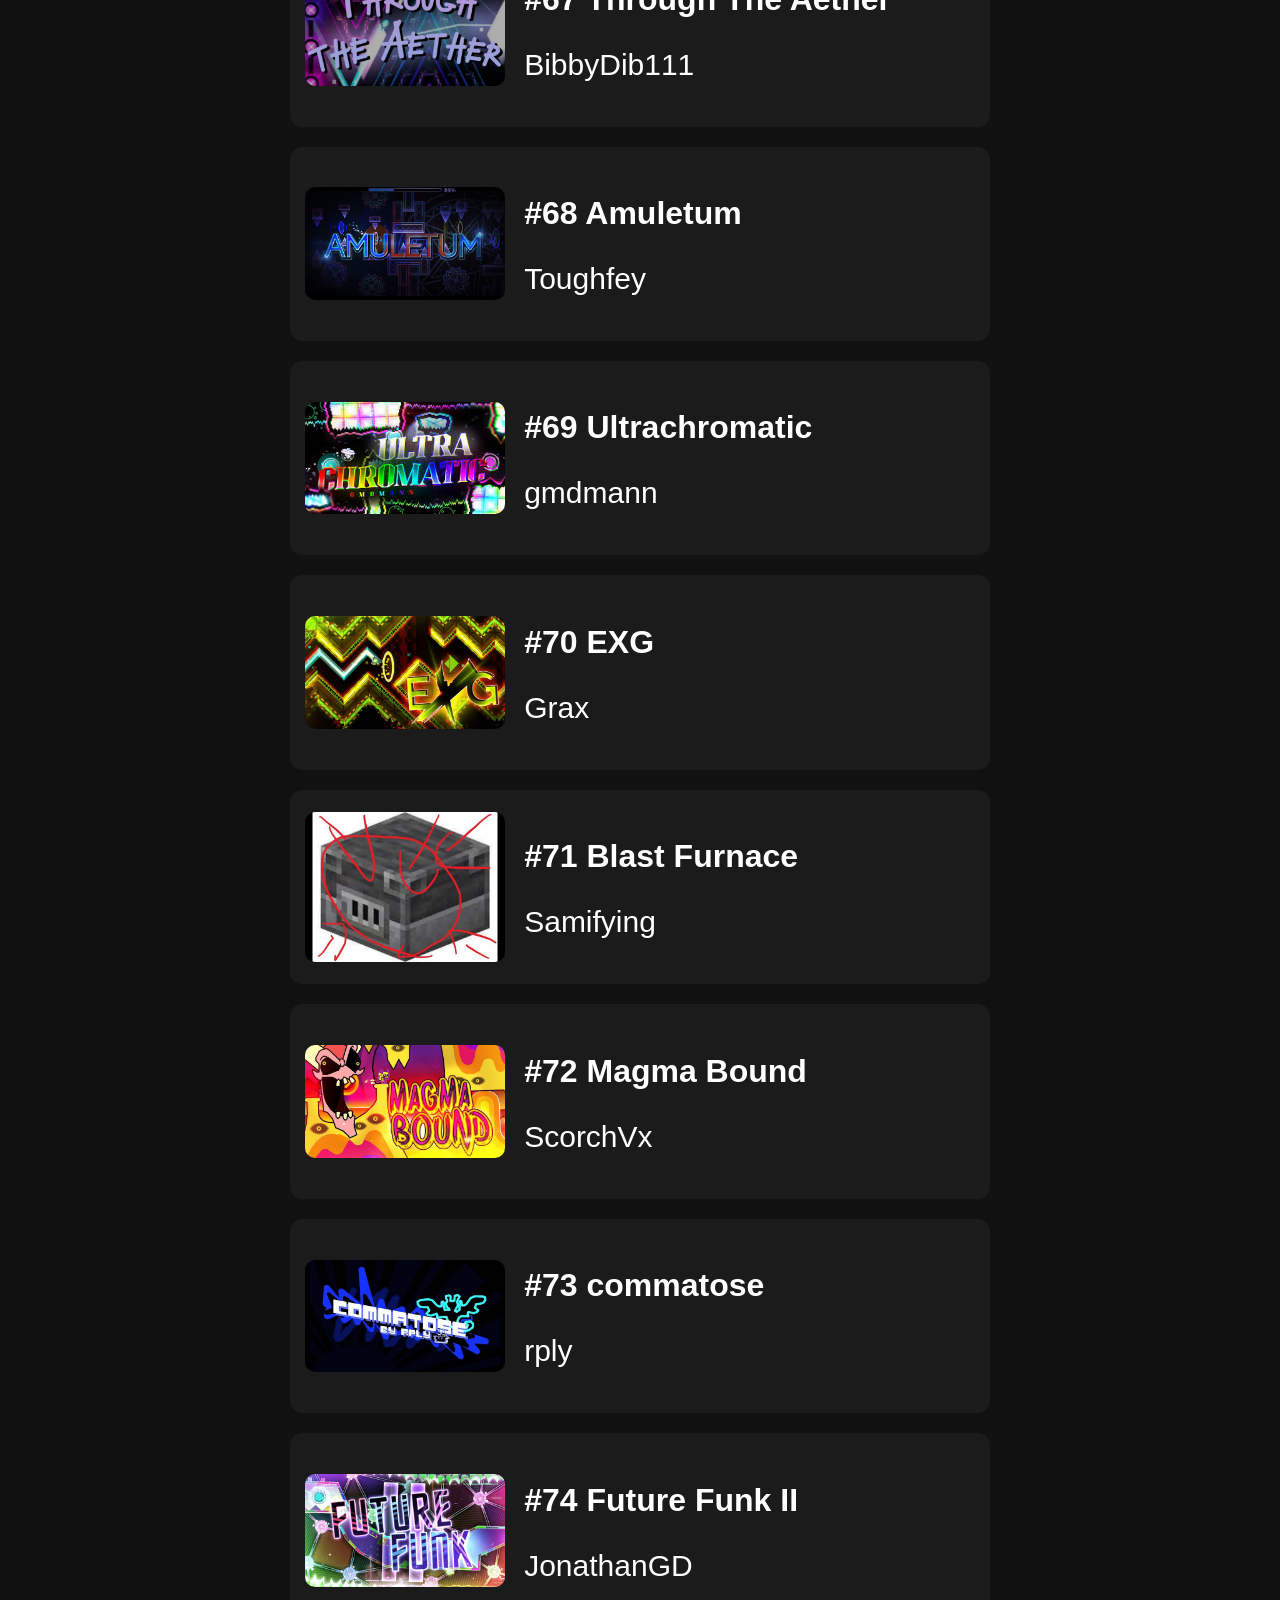
==== commit 6847f94e: "heartbeat added, prototype out" ====
--- a/index.html
+++ b/index.html
@@ -138,6 +138,11 @@
           thumbnail: "thumbnails/coldplanet.jpg",
         },
         {
+          name: "Heartbeat",
+          creator: "KrmaL",
+          thumbnail: "thumbnails/heartbeat.jpg",
+        },
+        {
           name: "Concaved Memories",
           creator: "CairoX",
           thumbnail: "thumbnails/concavedmemories.jpg",
@@ -488,6 +493,11 @@
           thumbnail: "thumbnails/windylandscape.jpg",
         },
         {
+          name: "Bichromatic",
+          creator: "gmdmann",
+          thumbnail: "thumbnails/bichromatic.jpg",
+        },
+        {
           name: "tower descent",
           creator: "pocke",
           thumbnail: "thumbnails/towerdescent.jpg",
@@ -566,17 +576,7 @@
           name: "Somniare",
           creator: "oleki",
           thumbnail: "thumbnails/somniare.jpg",
-        },
-        {
-          name: "PROTOTYPE",
-          creator: "ivyteal",
-          thumbnail: "thumbnails/prototype.jpg",
-        },
-        {
-          name: "Slime",
-          creator: "Sillow",
-          thumbnail: "thumbnails/slime.jpg",
-        },
+        }
         // Add more levels here
       ];
 
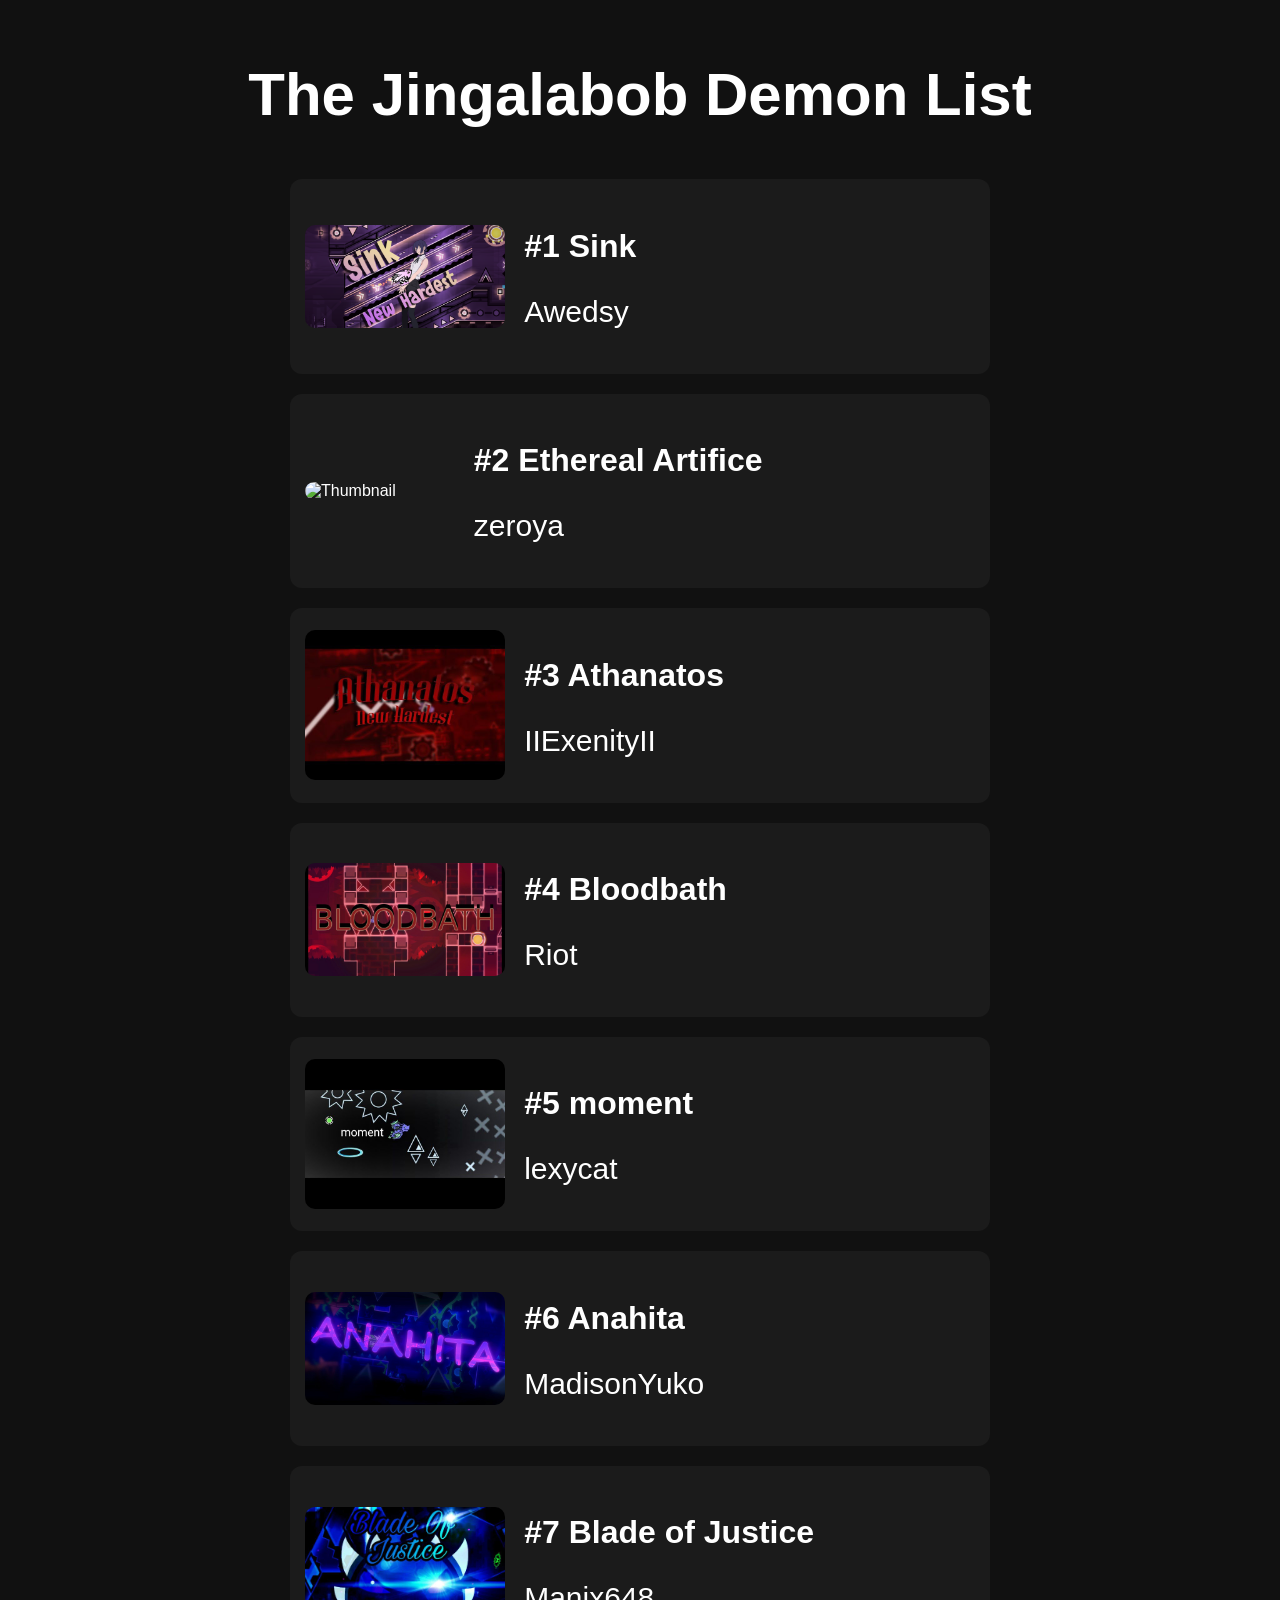
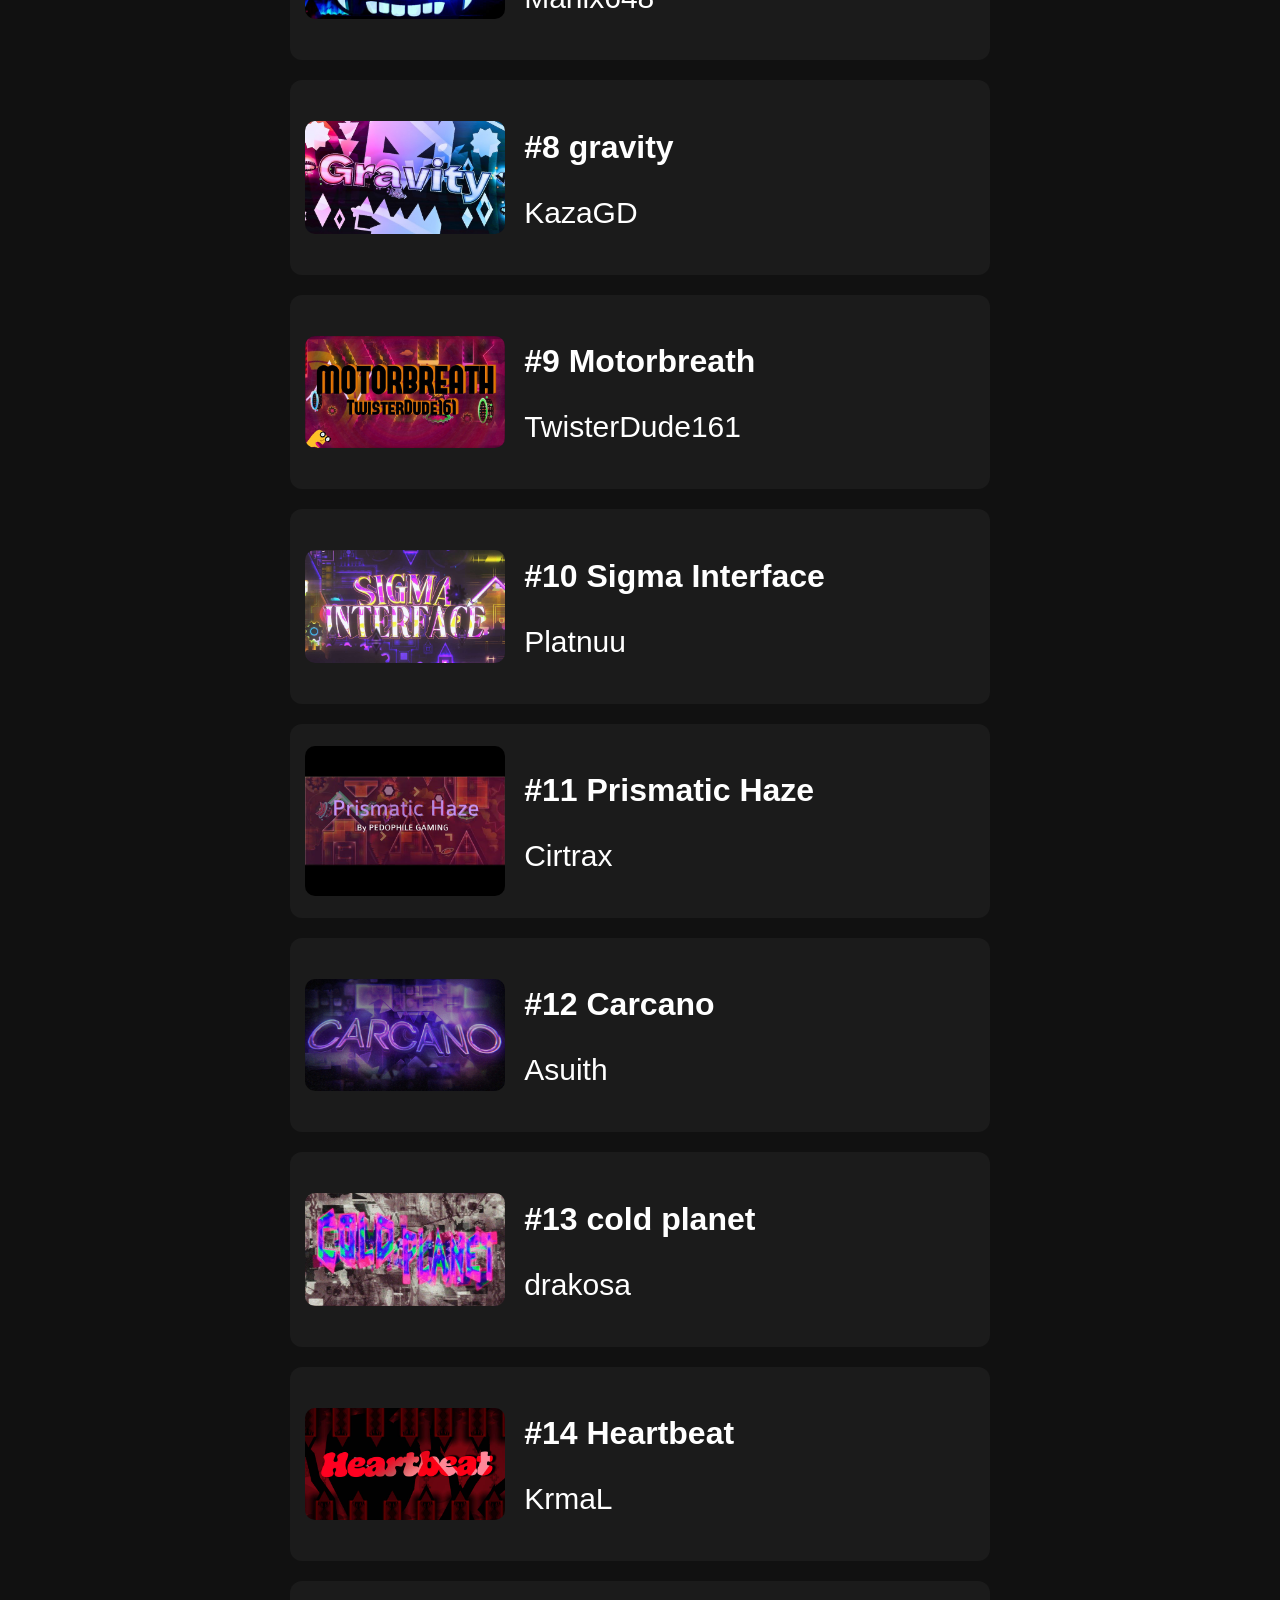
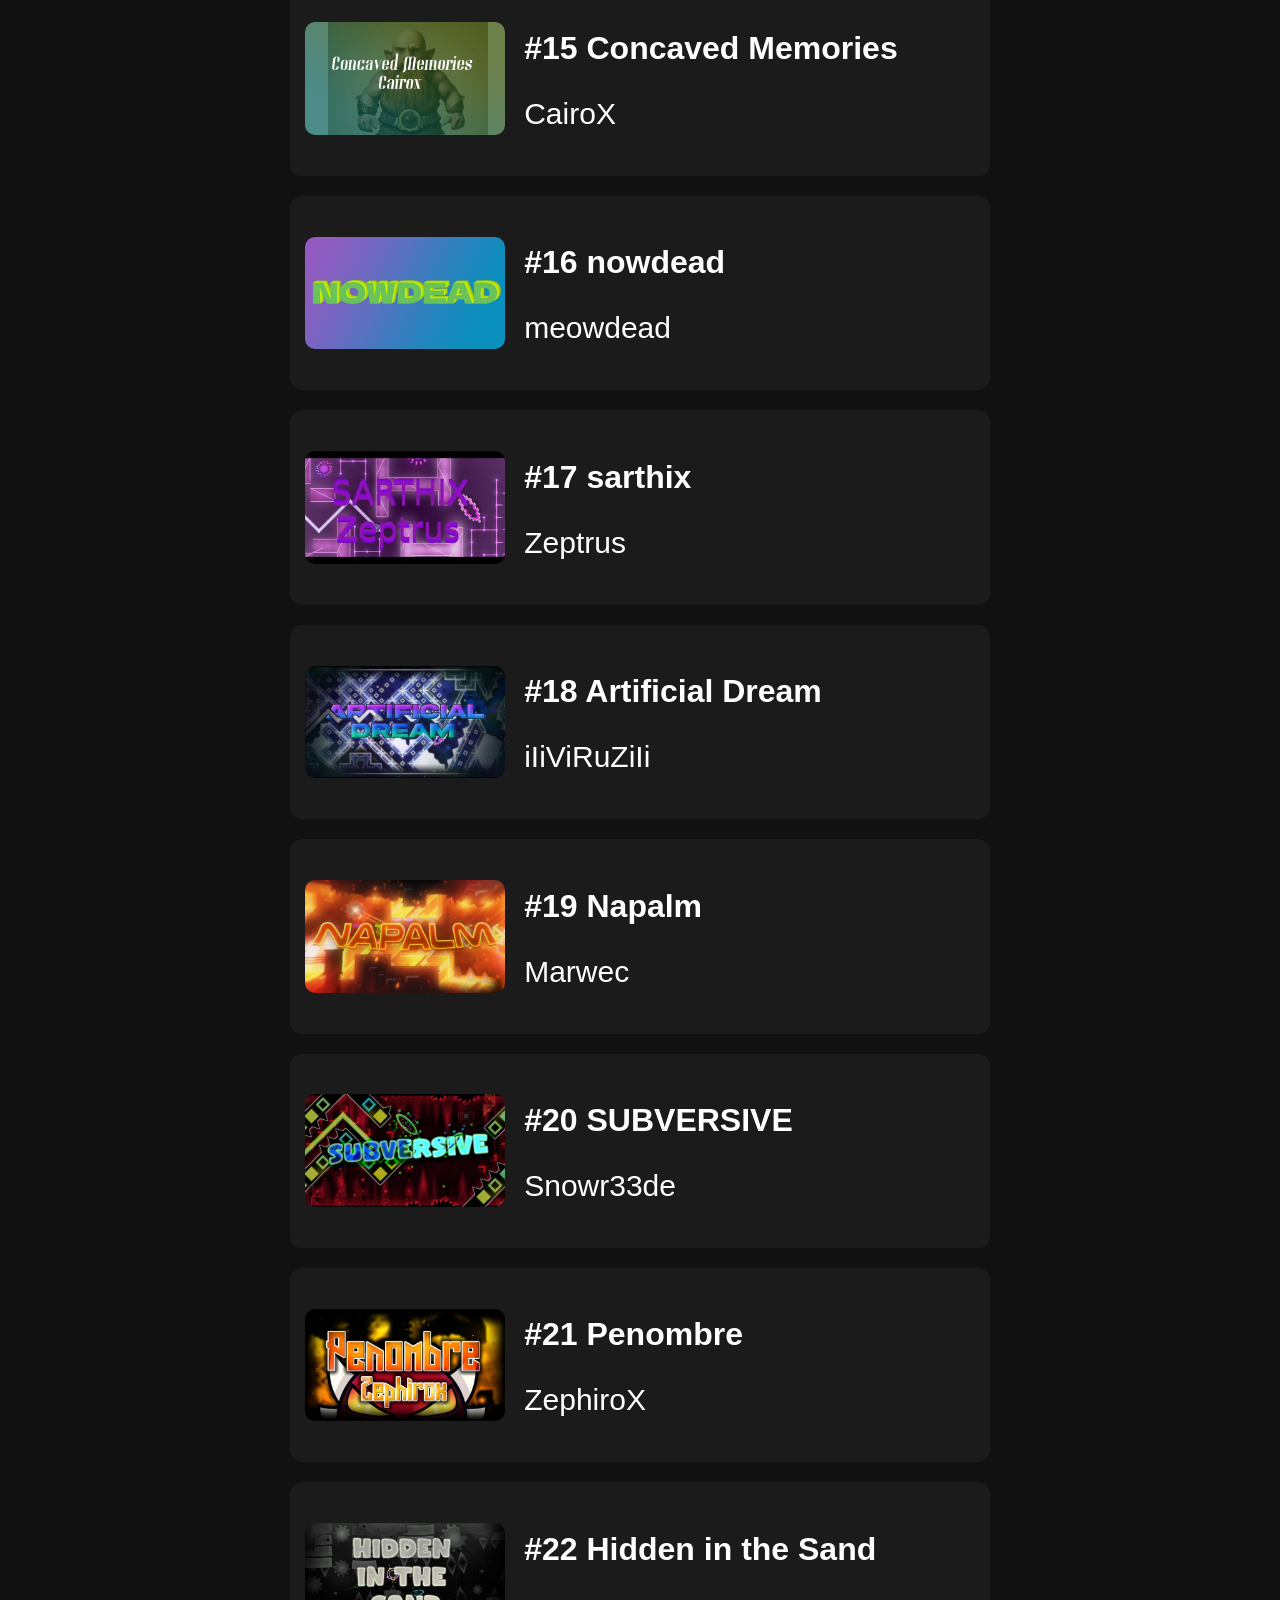
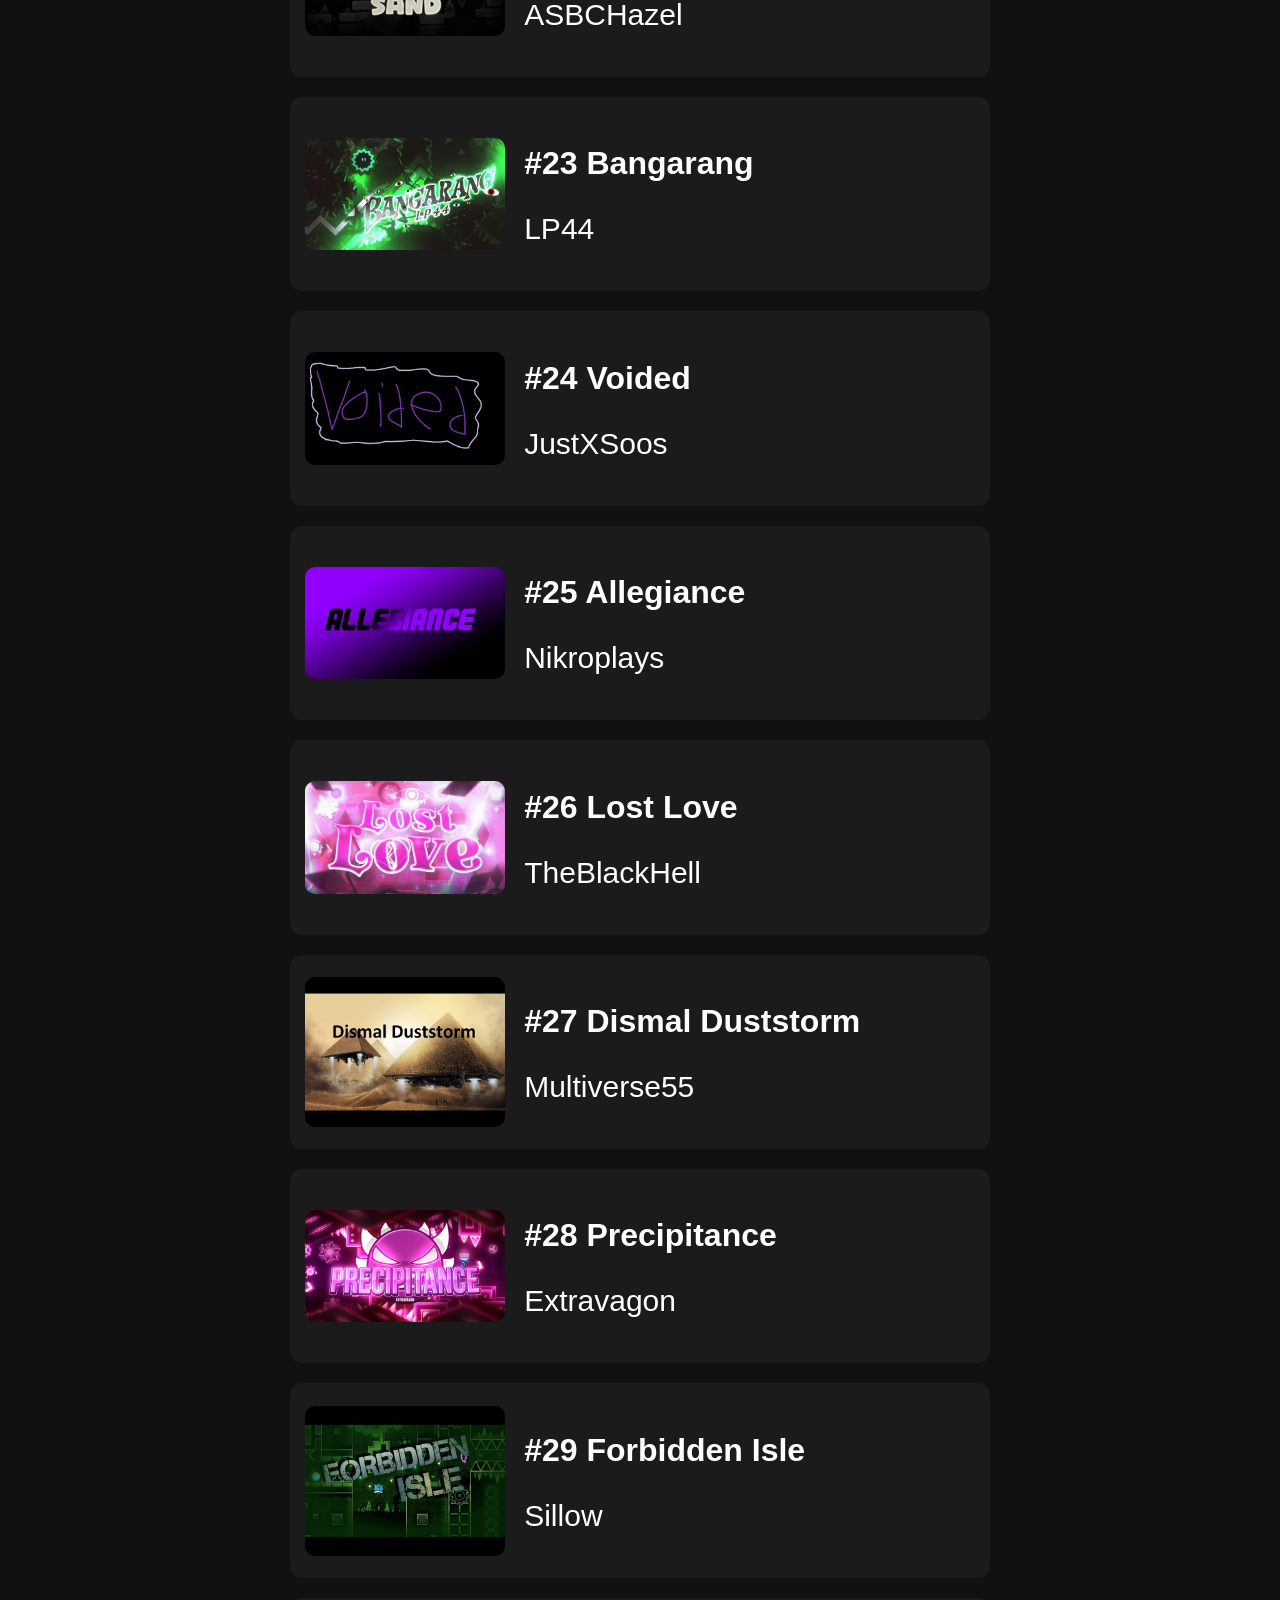
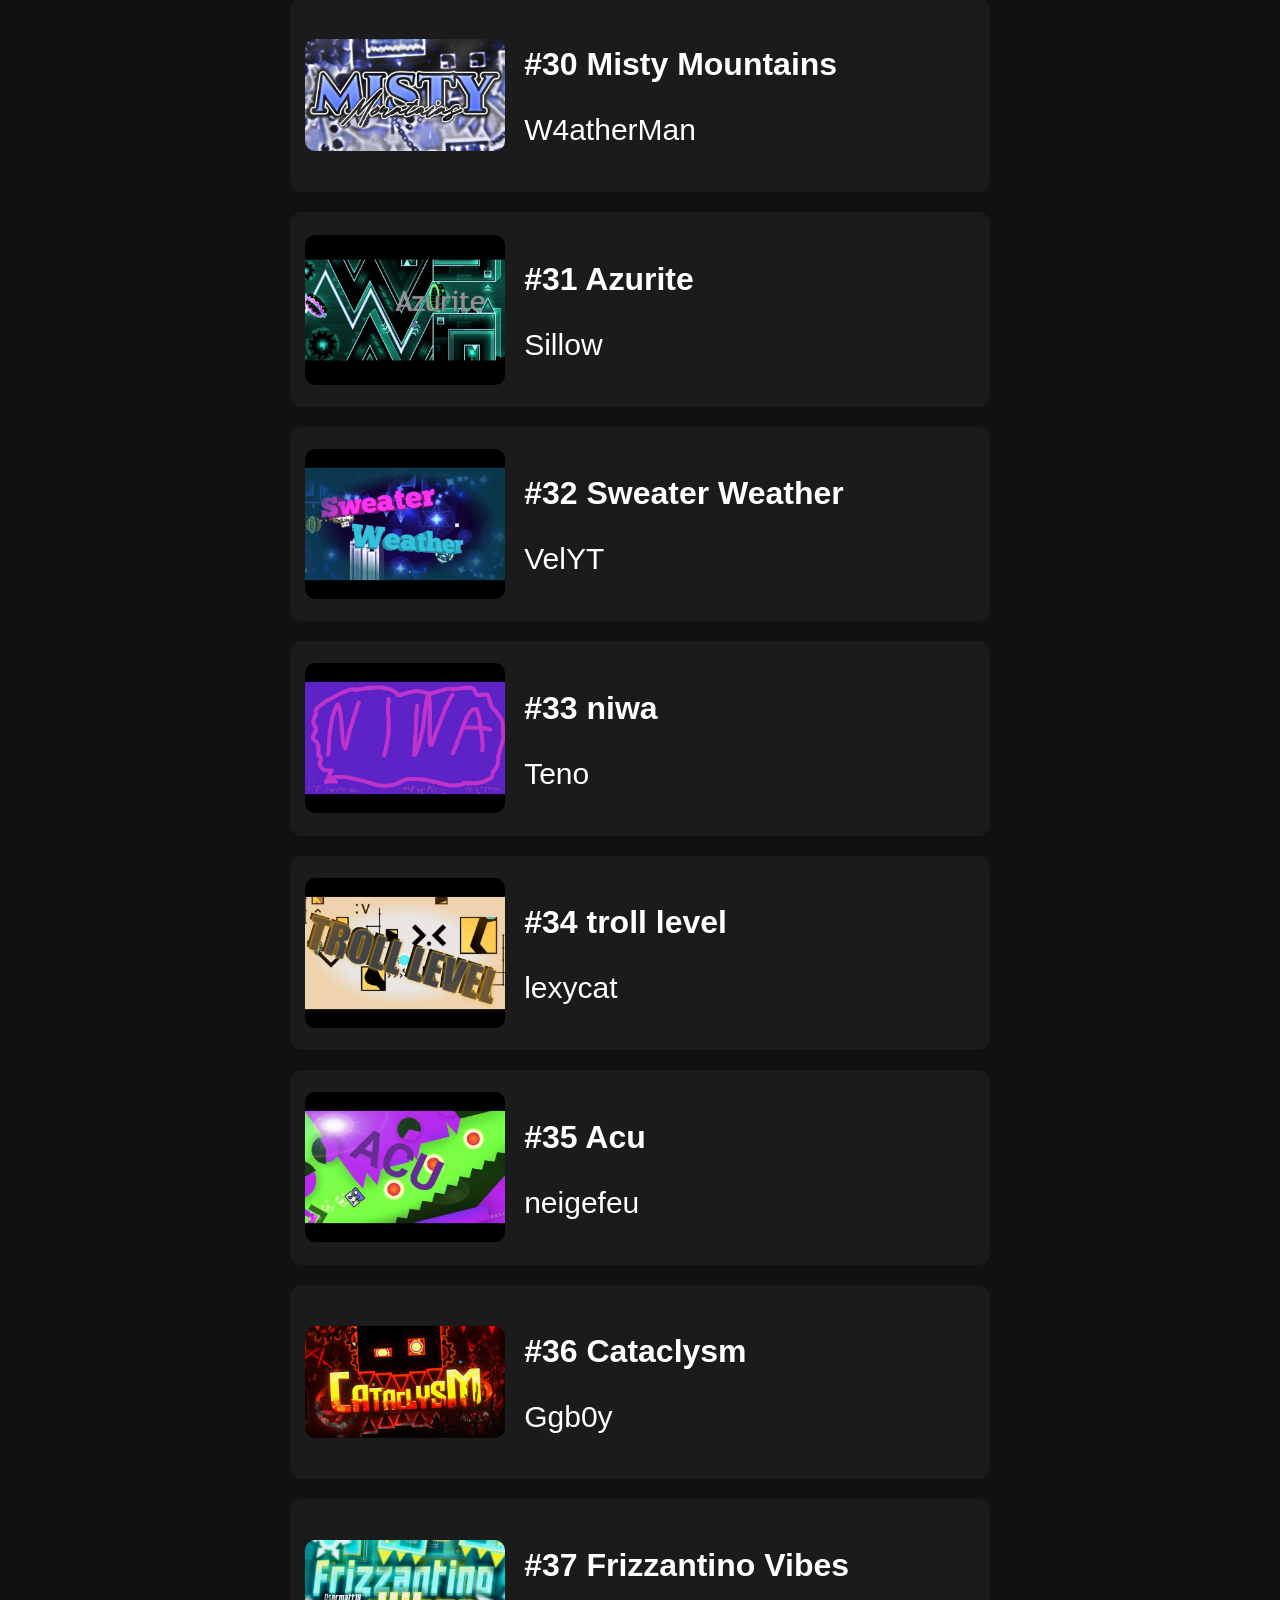
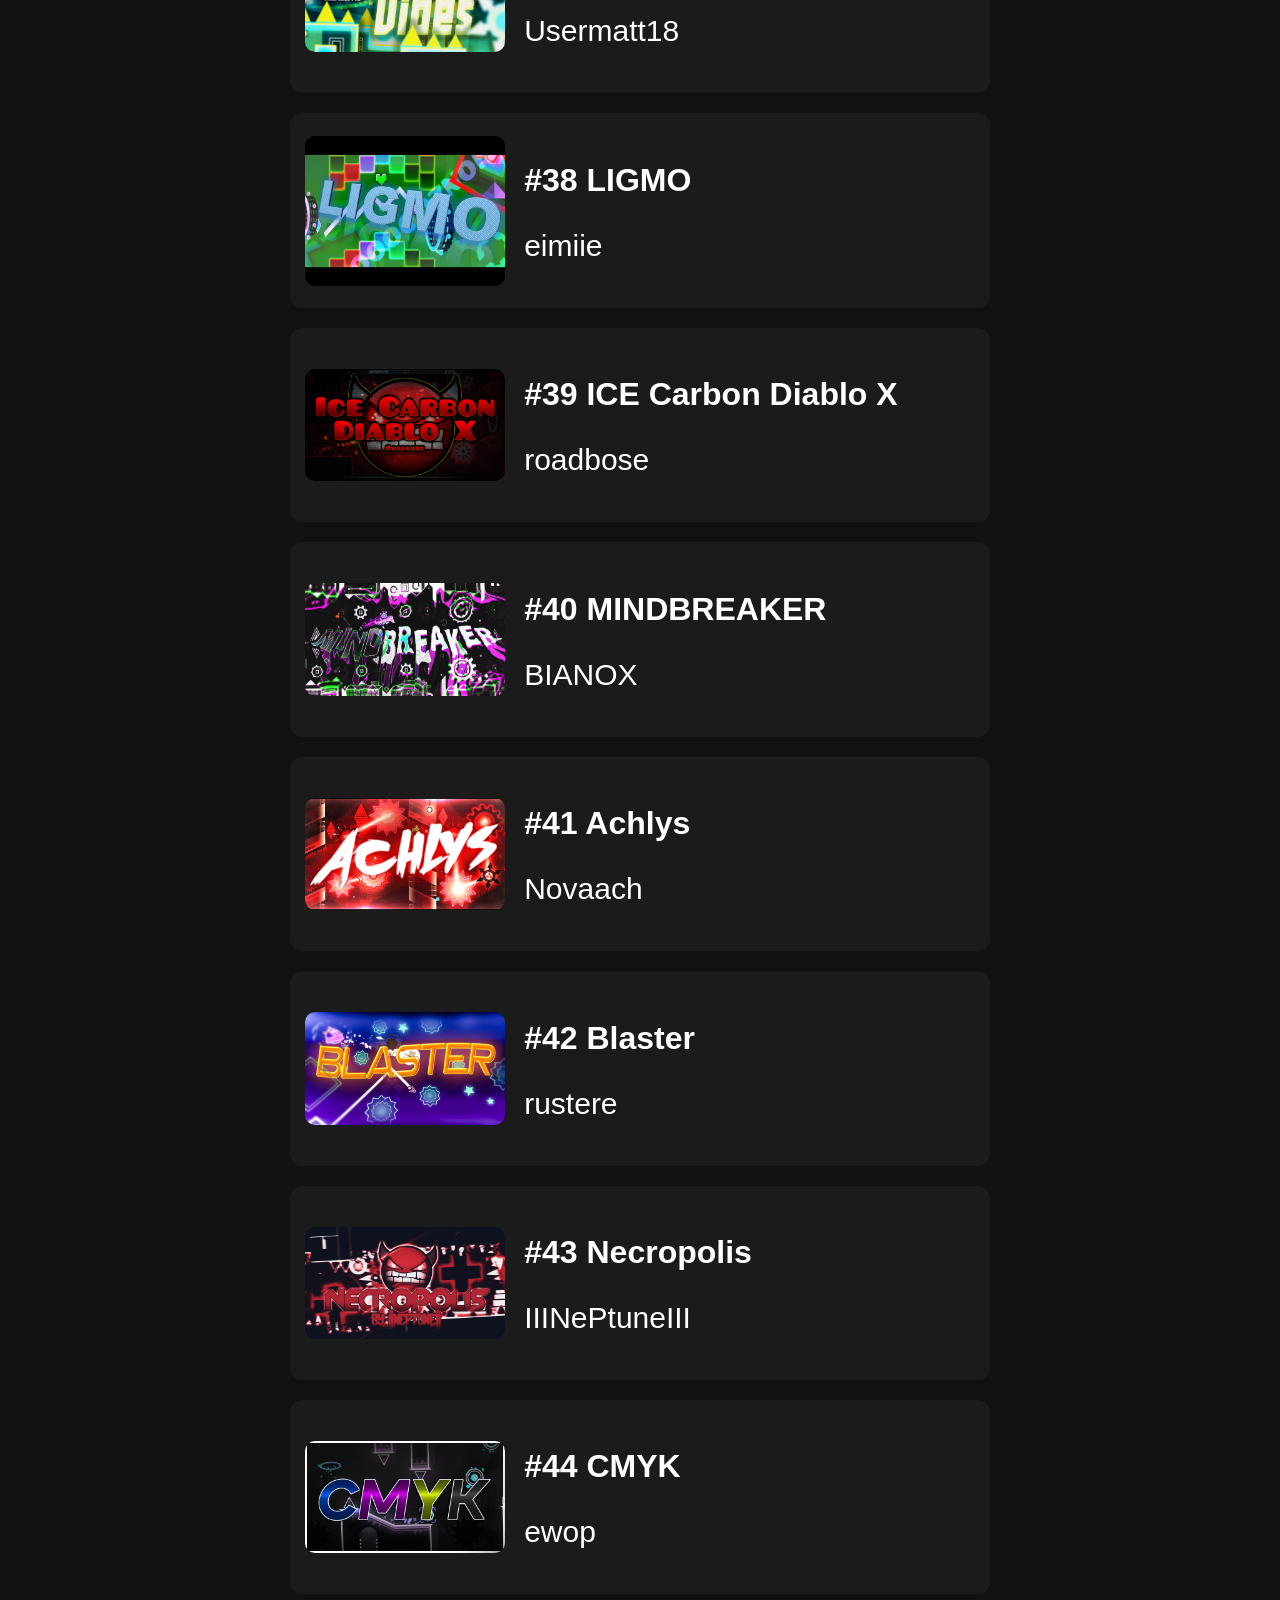
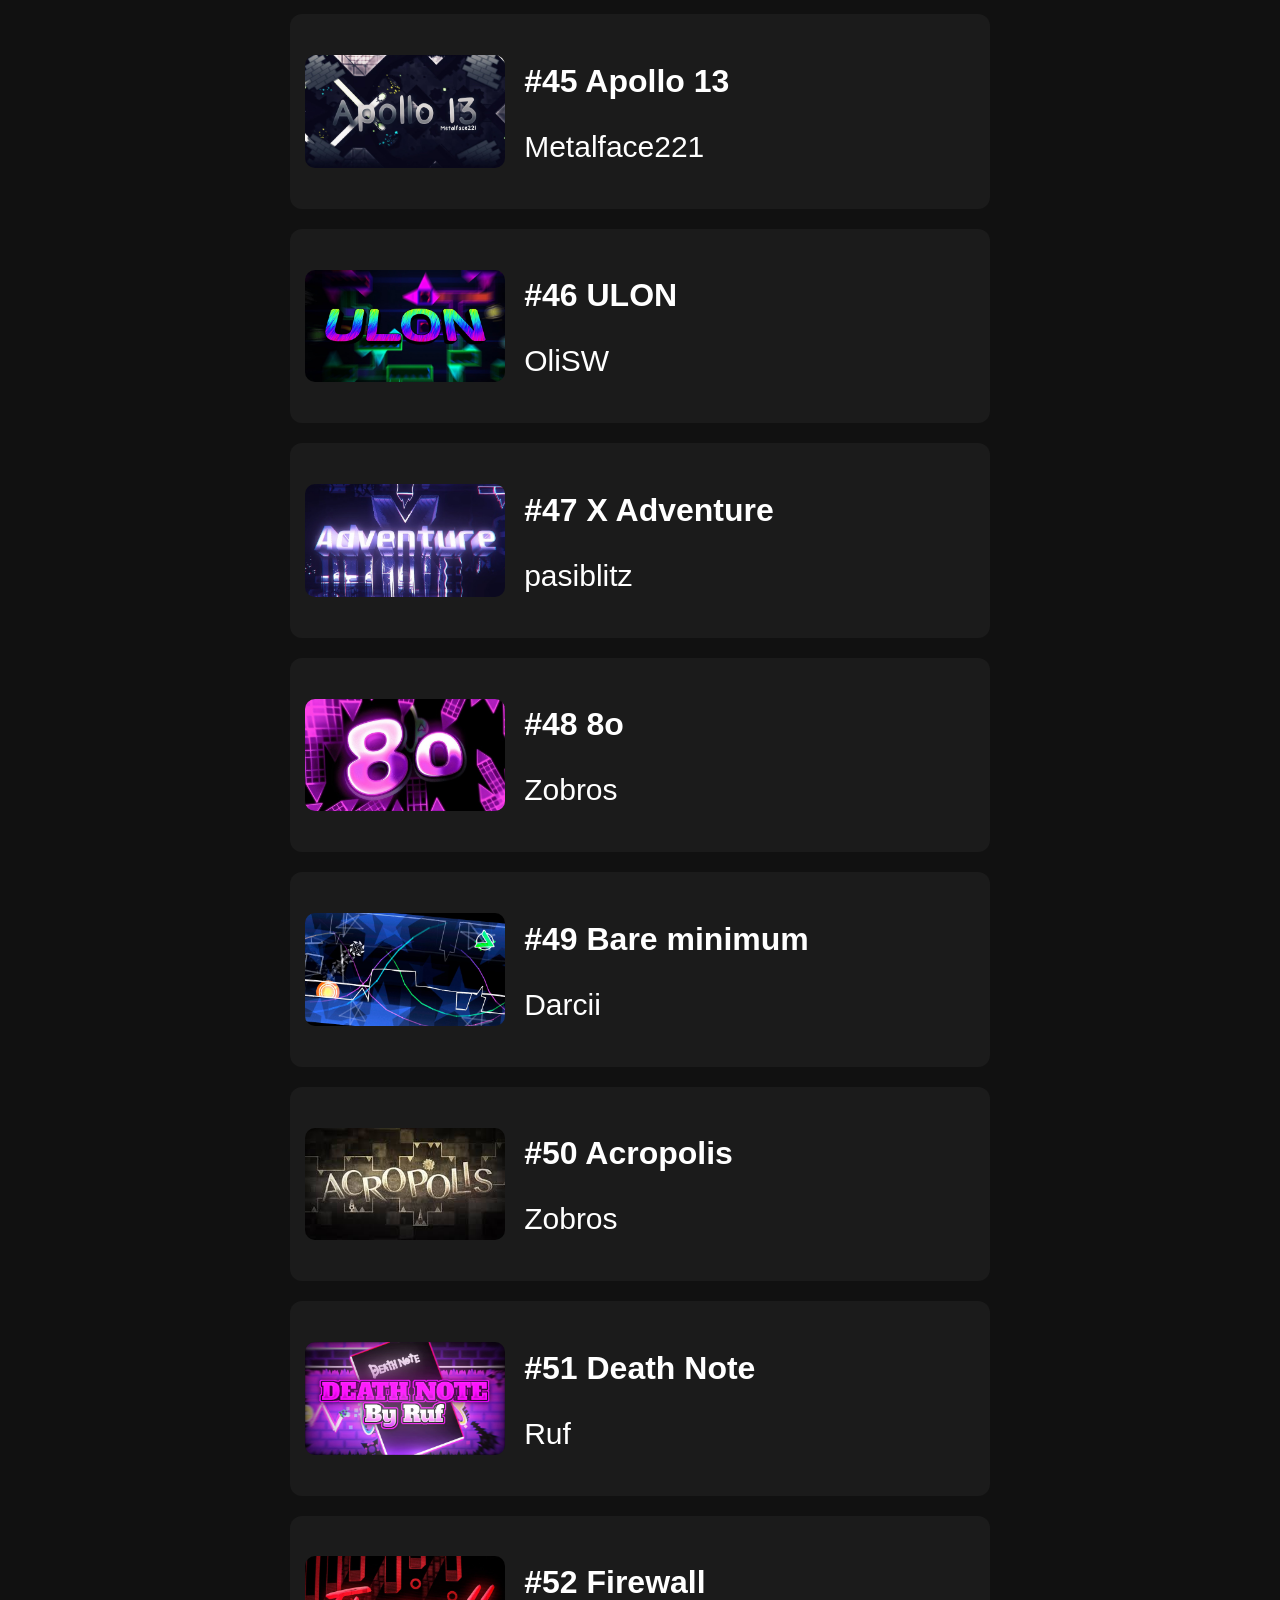
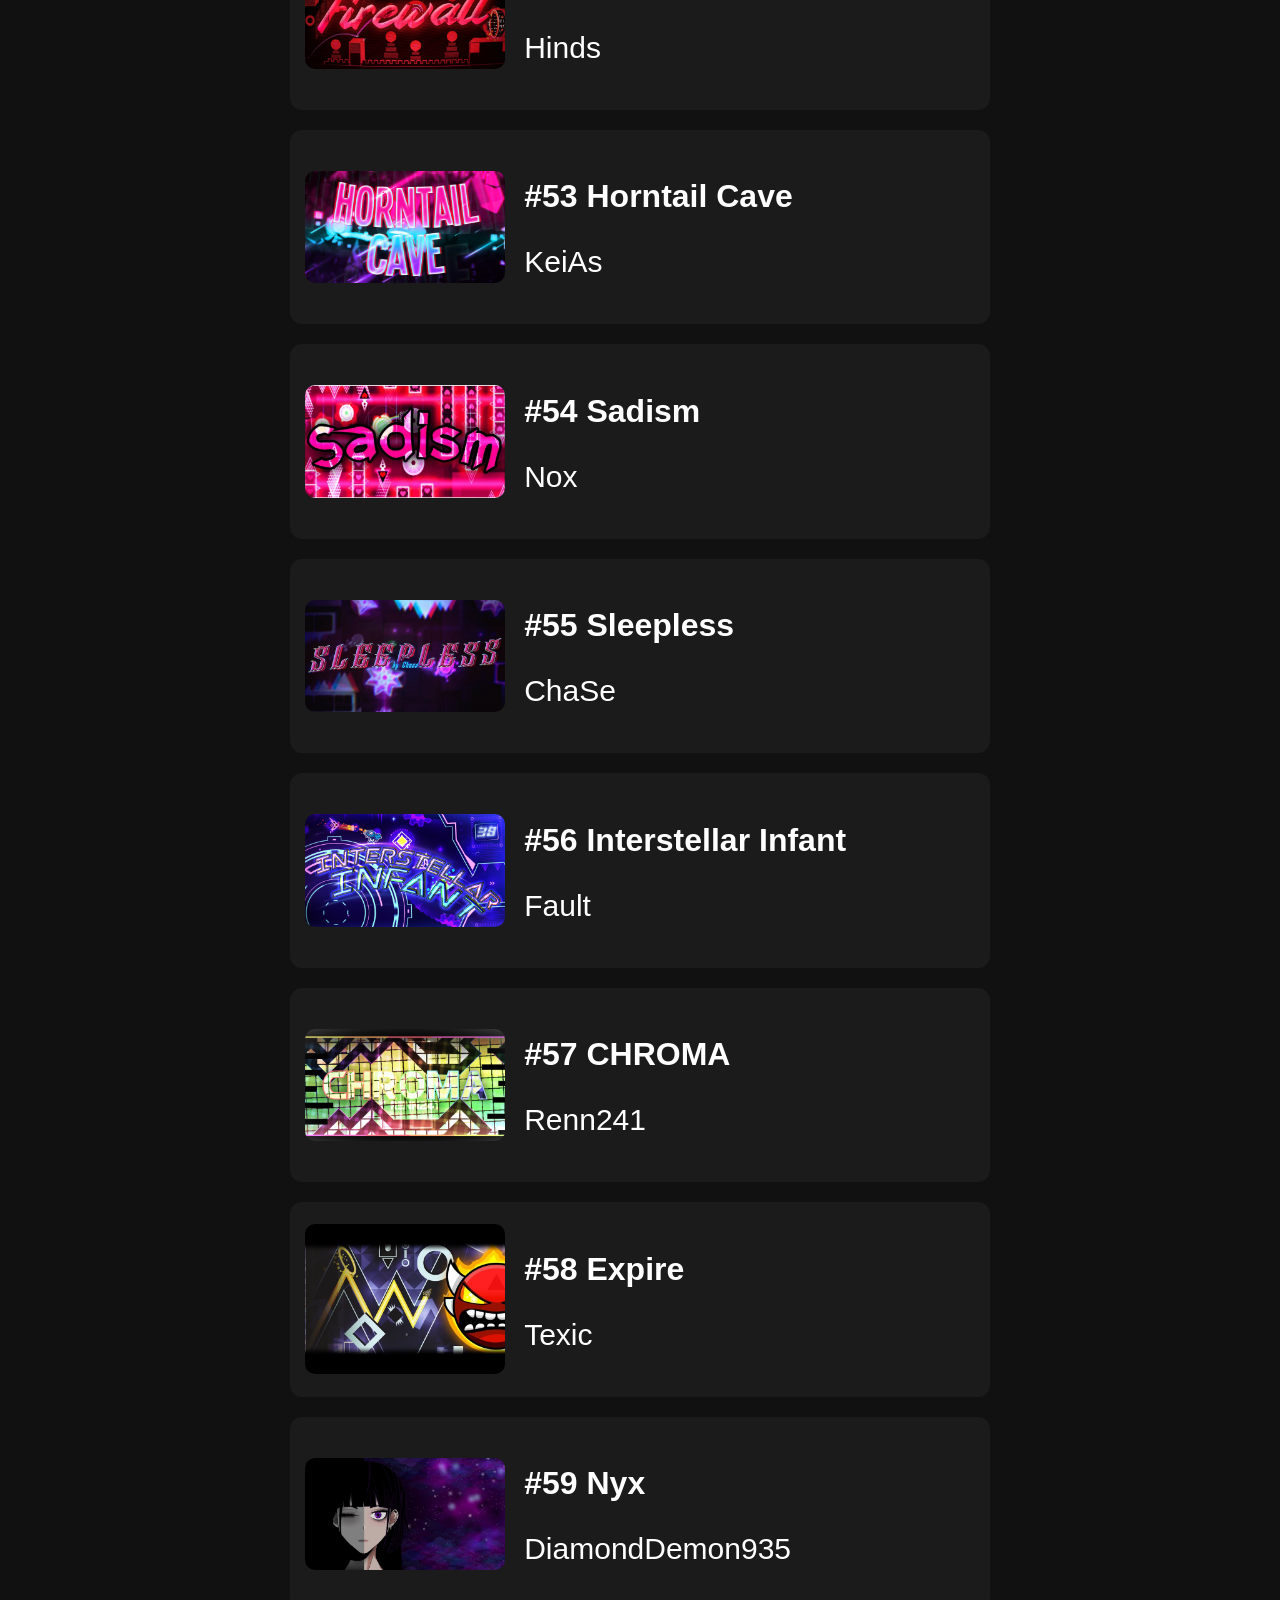
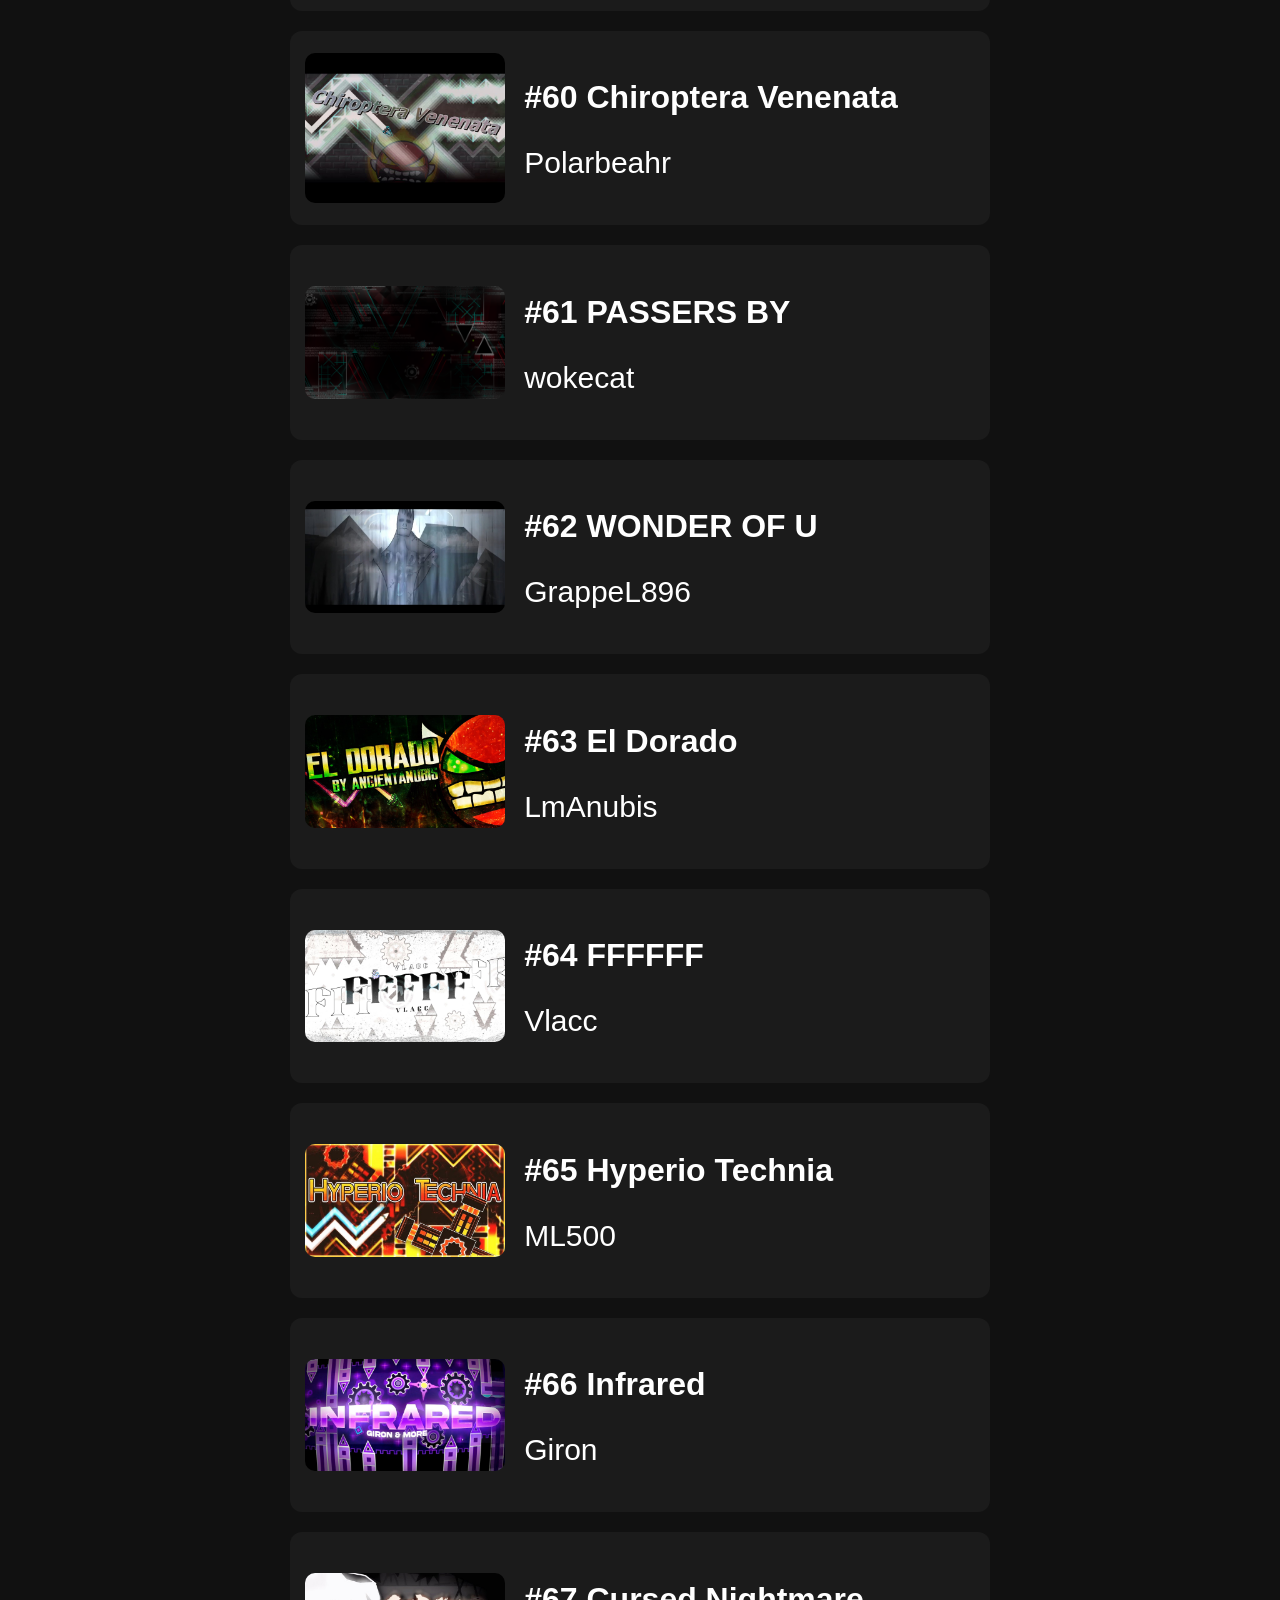
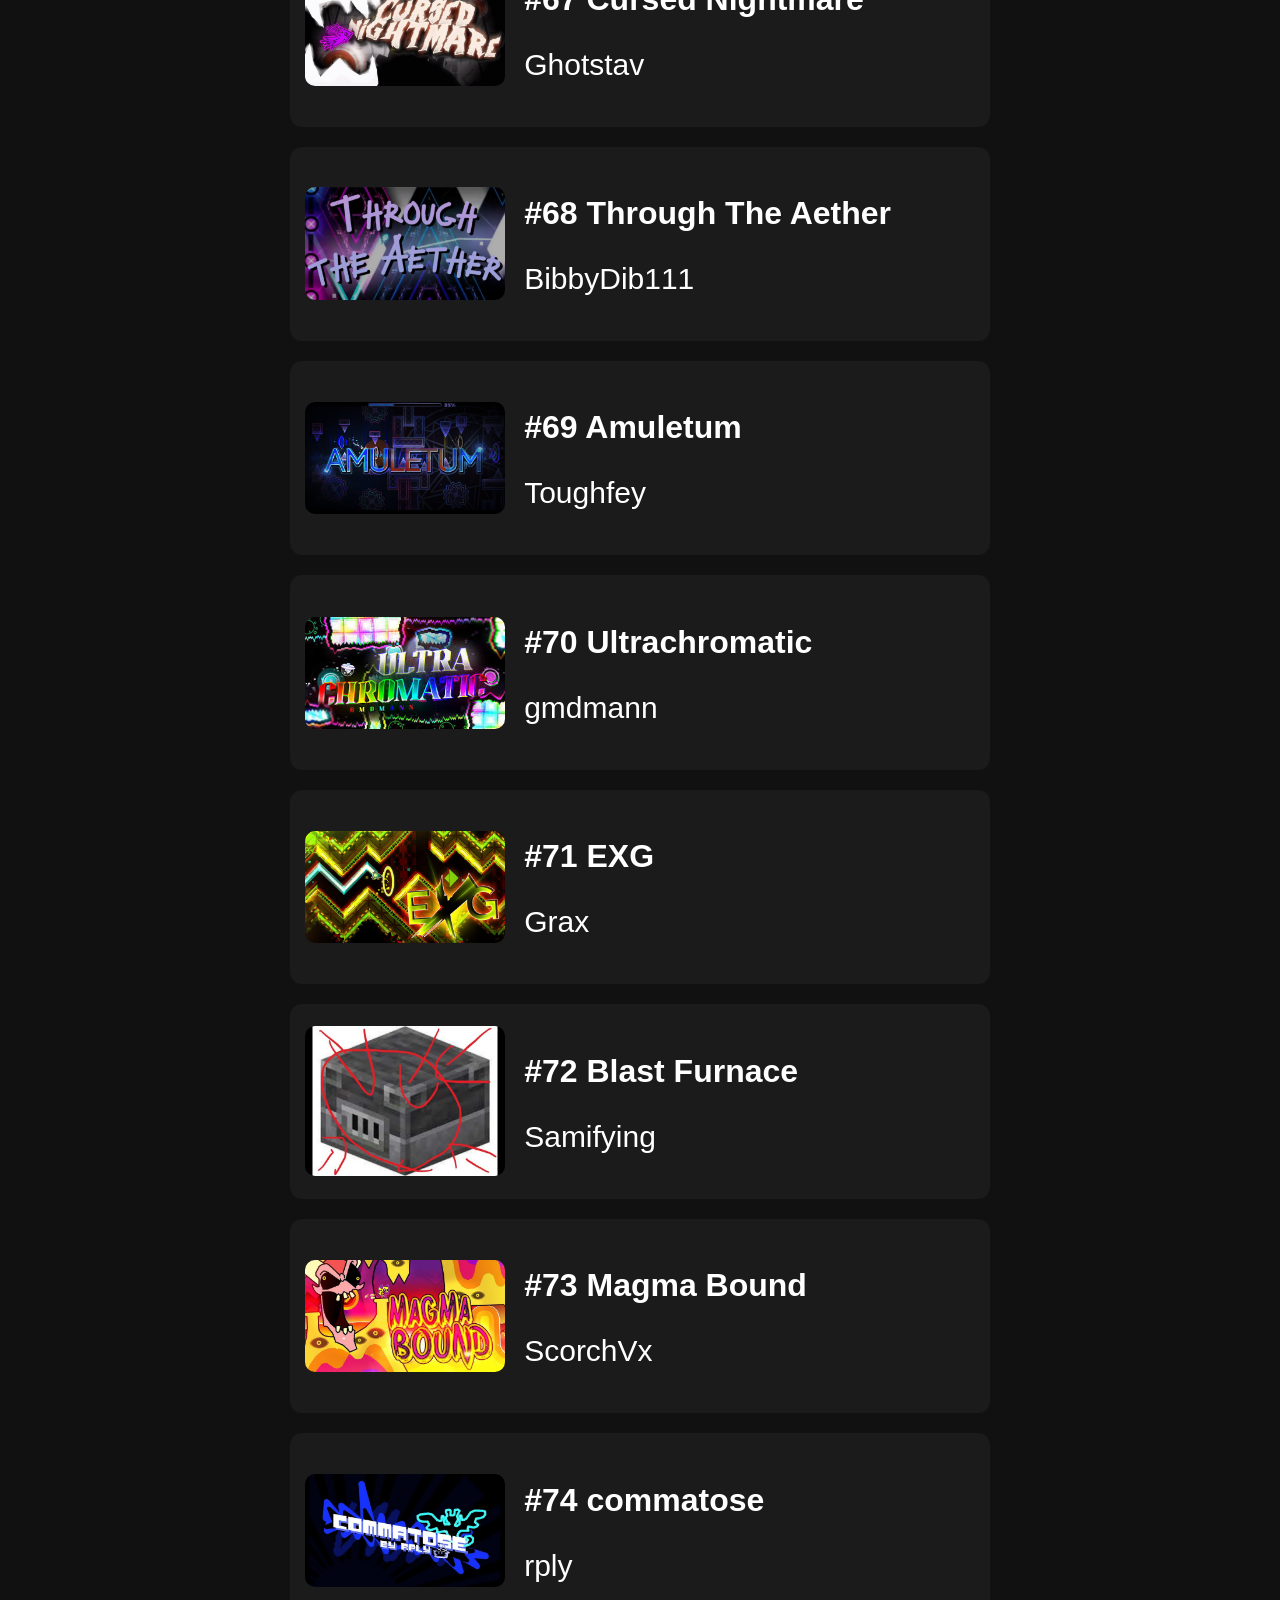
==== commit cdf1f256: "ethereal artifice added, hash out" ====
--- a/index.html
+++ b/index.html
@@ -83,6 +83,11 @@
           thumbnail: "thumbnails/sink.png",
         },
         {
+          name: "Ethereal Artifice",
+          creator: "zeroya",
+          thumbnail: "thumbnails/etherealartifice.png",
+        },
+        {
           name: "Athanatos",
           creator: "IIExenityII",
           thumbnail: "thumbnails/athanatos.jpg",
@@ -468,6 +473,11 @@
           thumbnail: "thumbnails/nightterrors.jpg",
         },
         {
+          name: "Sine Wavs",
+          creator: "Dorami",
+          thumbnail: "thumbnails/sinewavs.jpg",
+        },
+        {
           name: "The Four Elements",
           creator: "Eiken",
           thumbnail: "thumbnails/thefourelements.jpg",
@@ -567,16 +577,6 @@
           creator: "gradientxd",
           thumbnail: "thumbnails/tendo.jpg",
         },
-        {
-          name: "HASH",
-          creator: "flash",
-          thumbnail: "thumbnails/hash.jpg",
-        },
-        {
-          name: "Somniare",
-          creator: "oleki",
-          thumbnail: "thumbnails/somniare.jpg",
-        }
         // Add more levels here
       ];
 
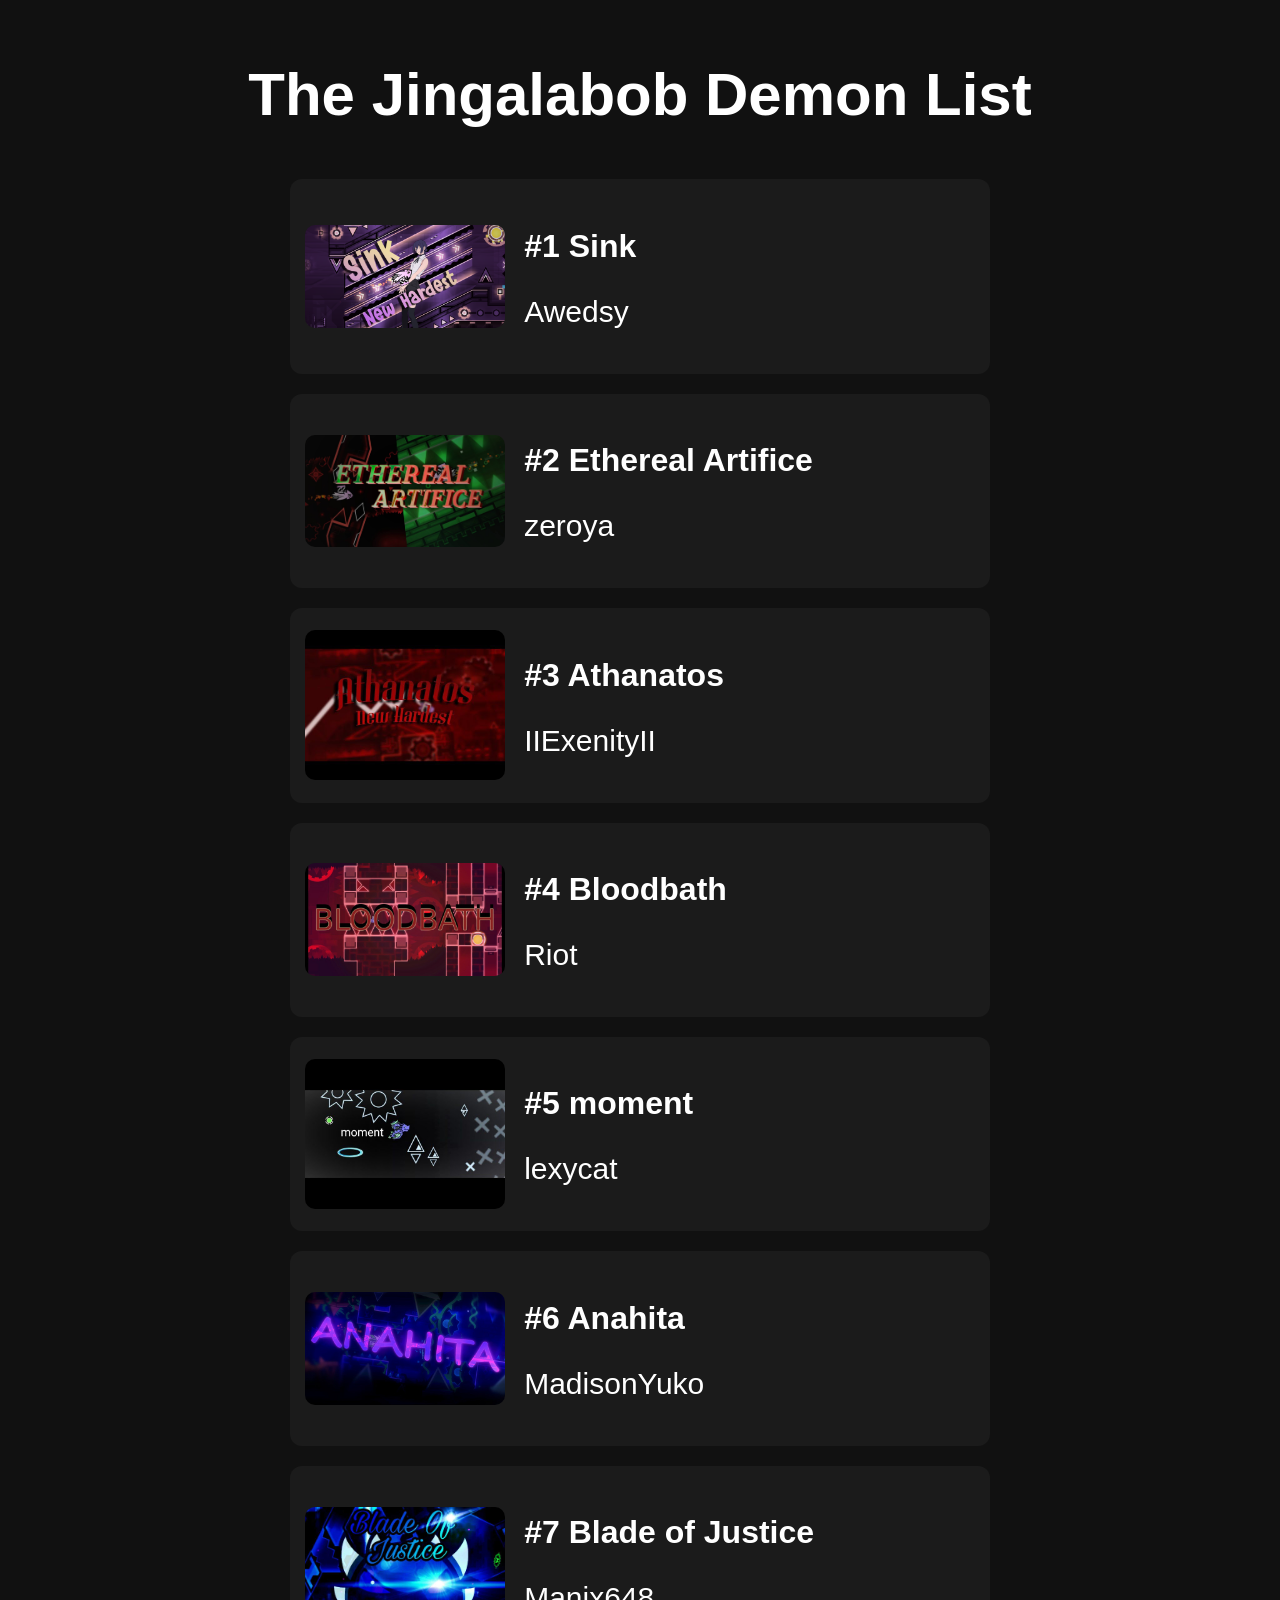
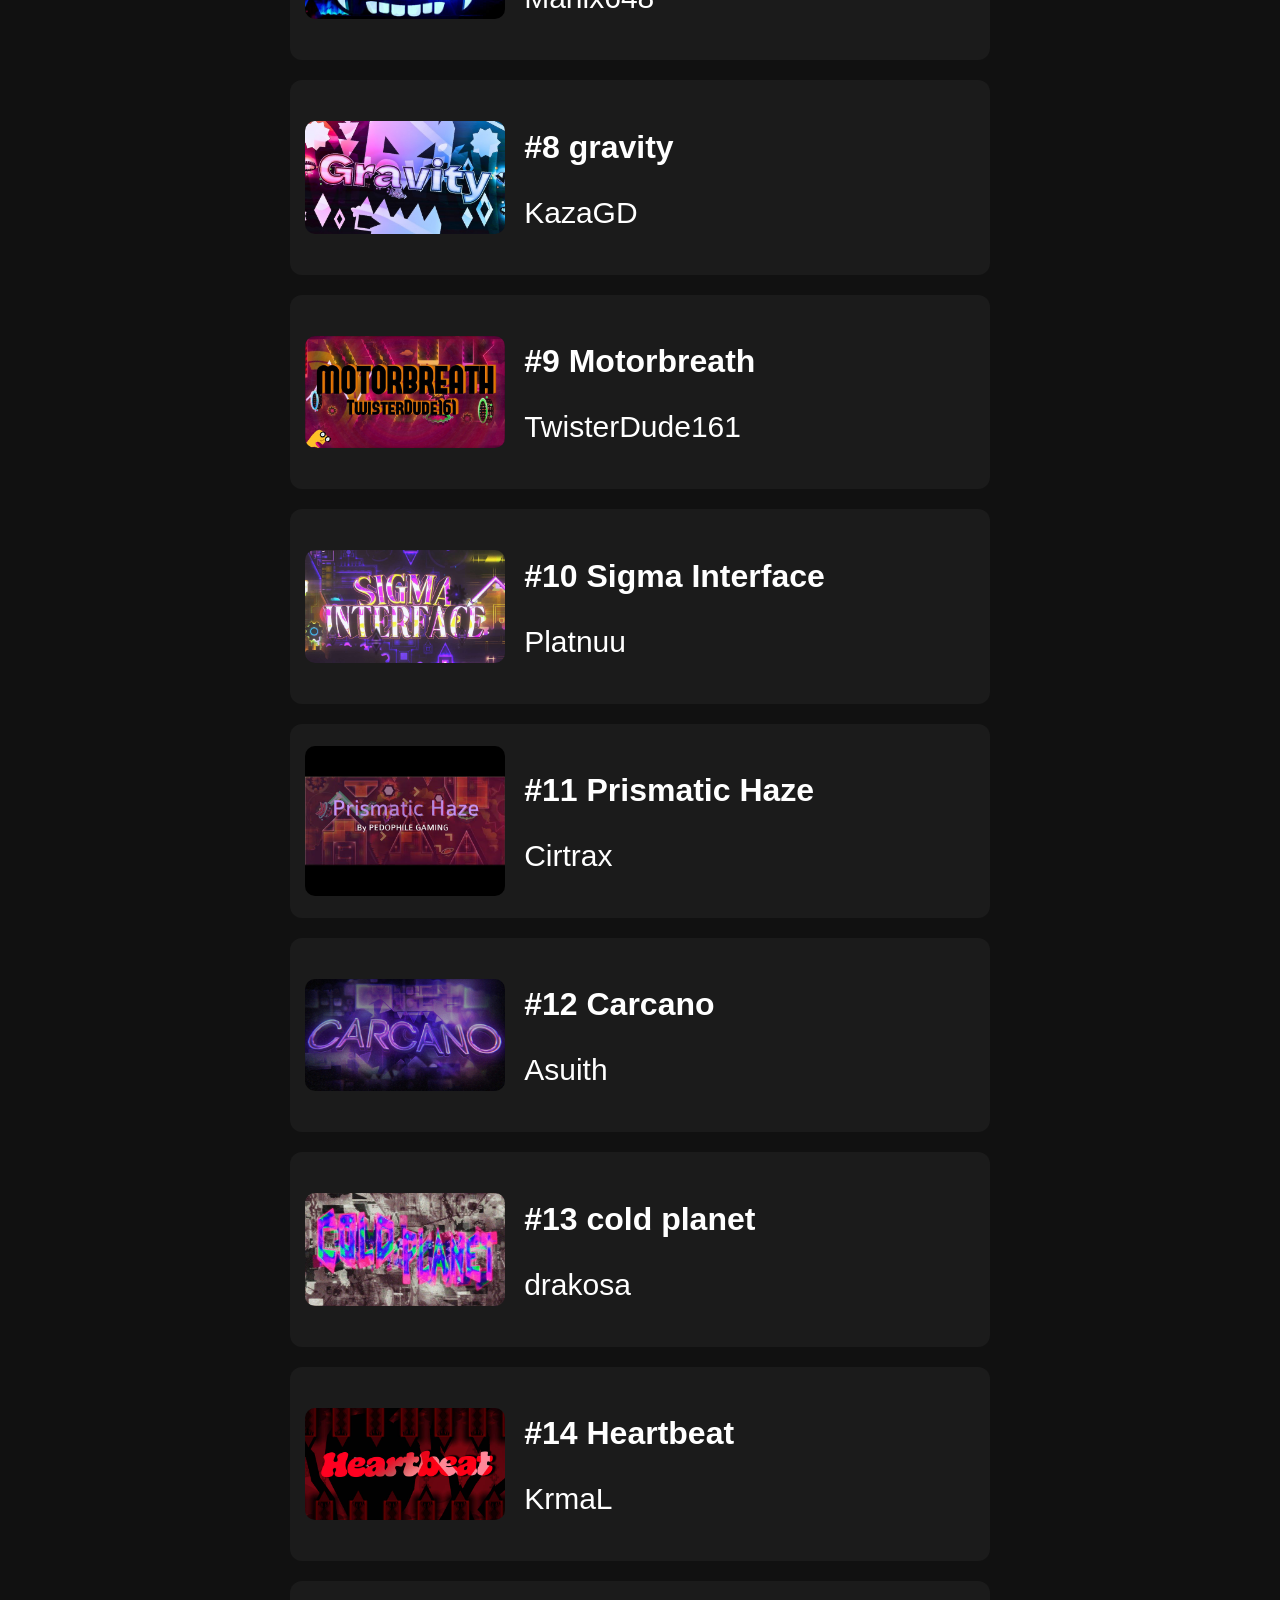
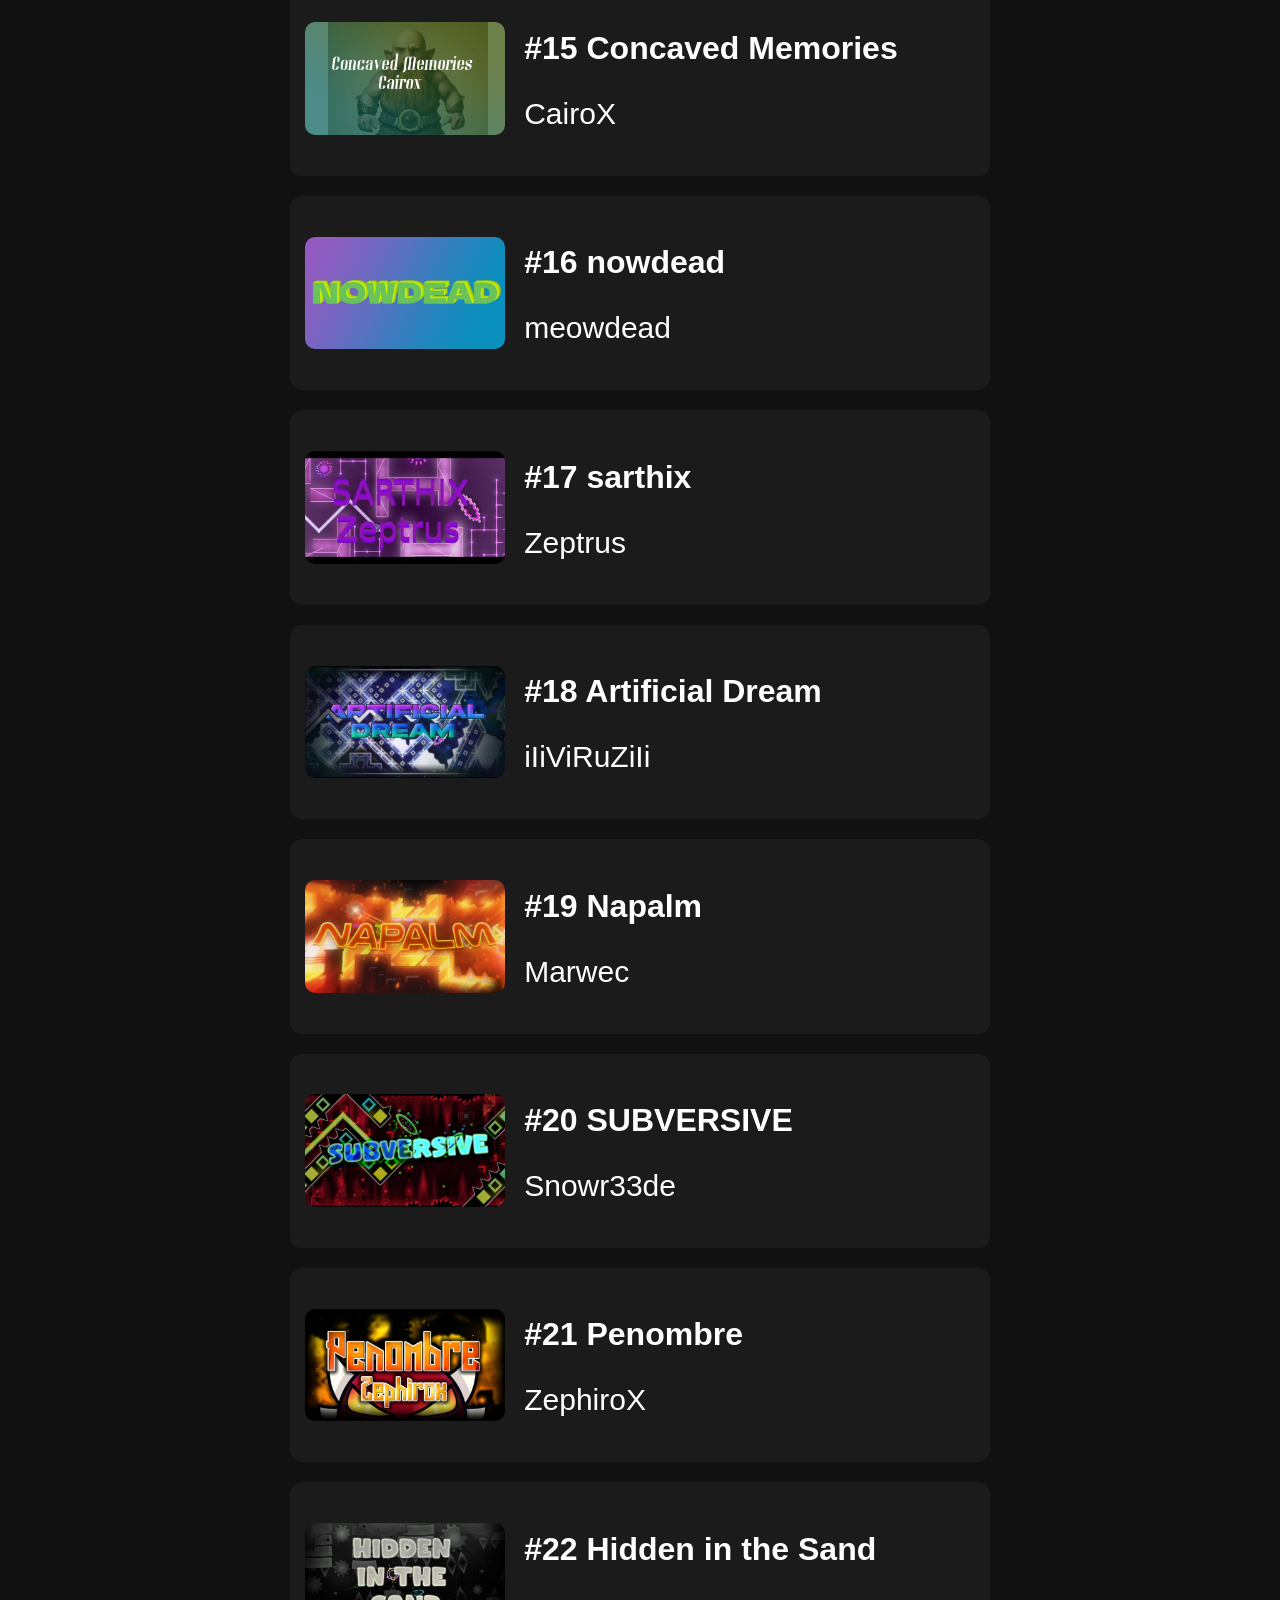
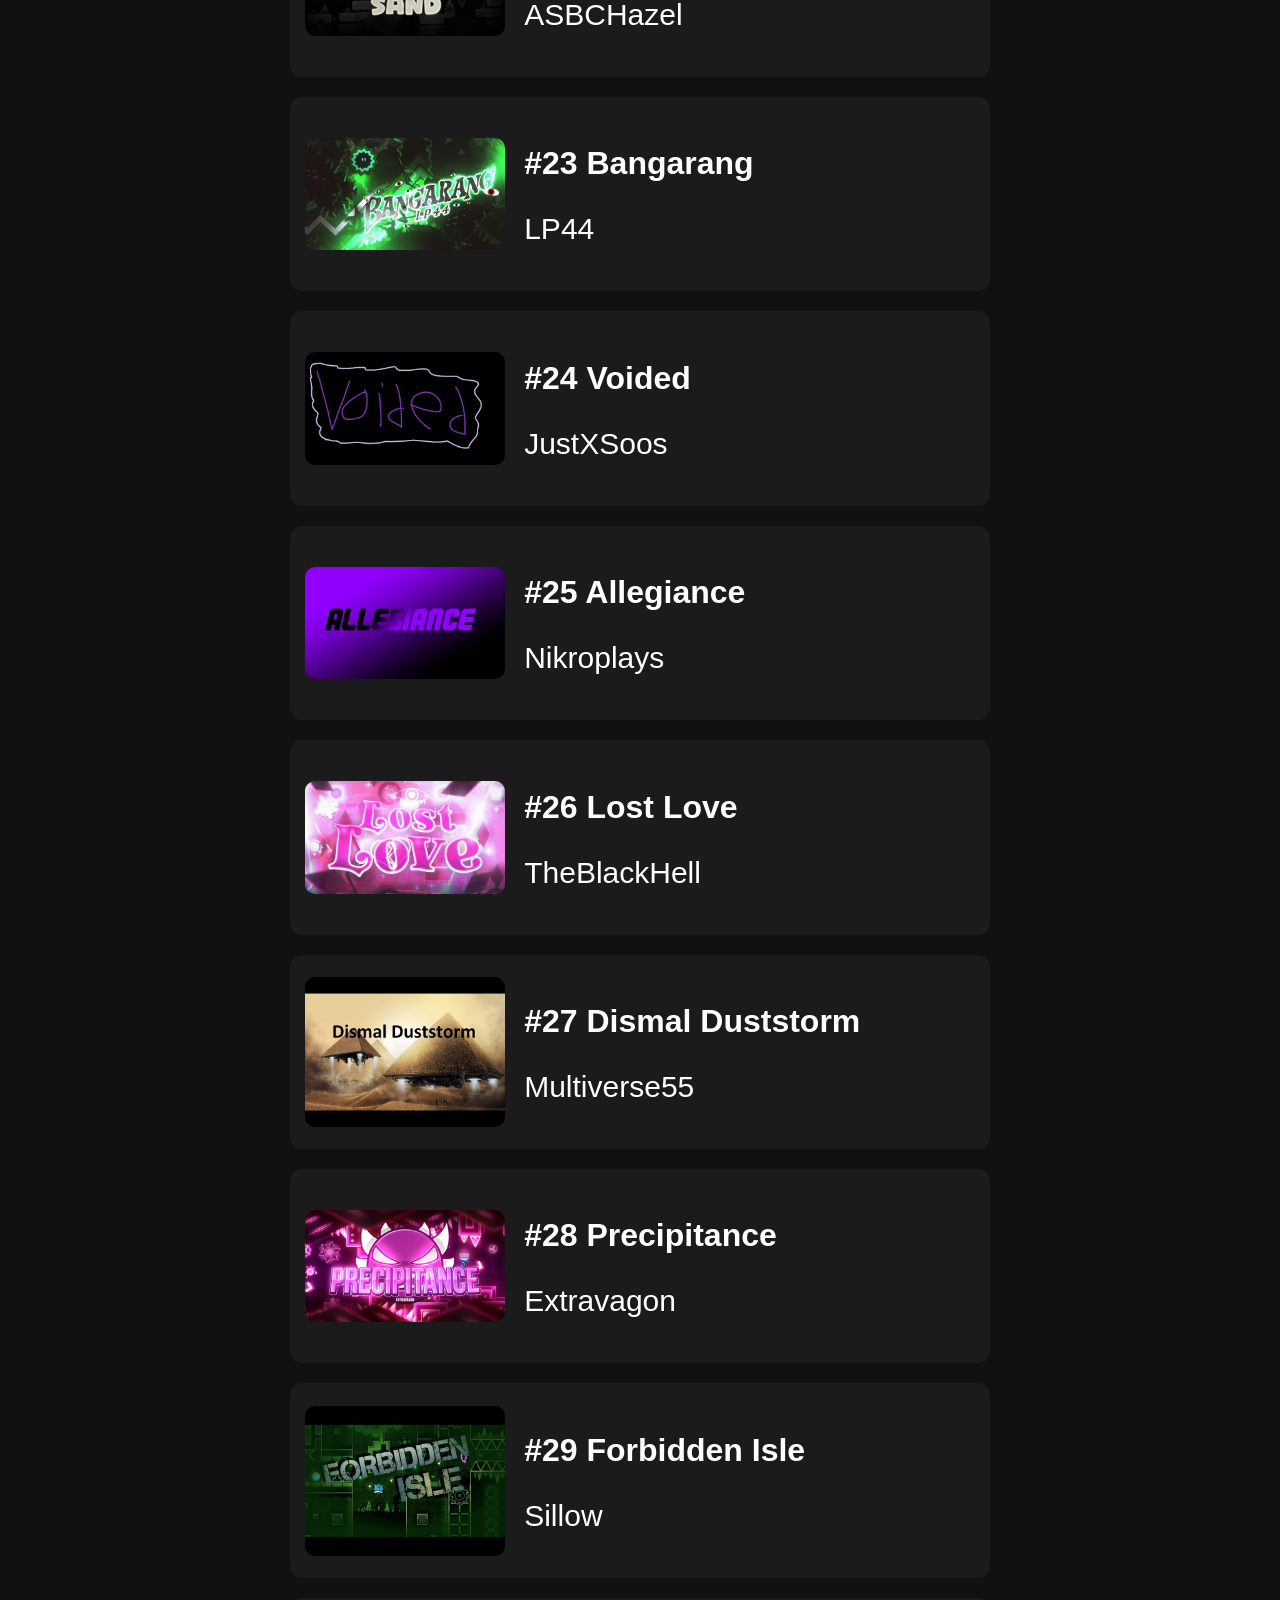
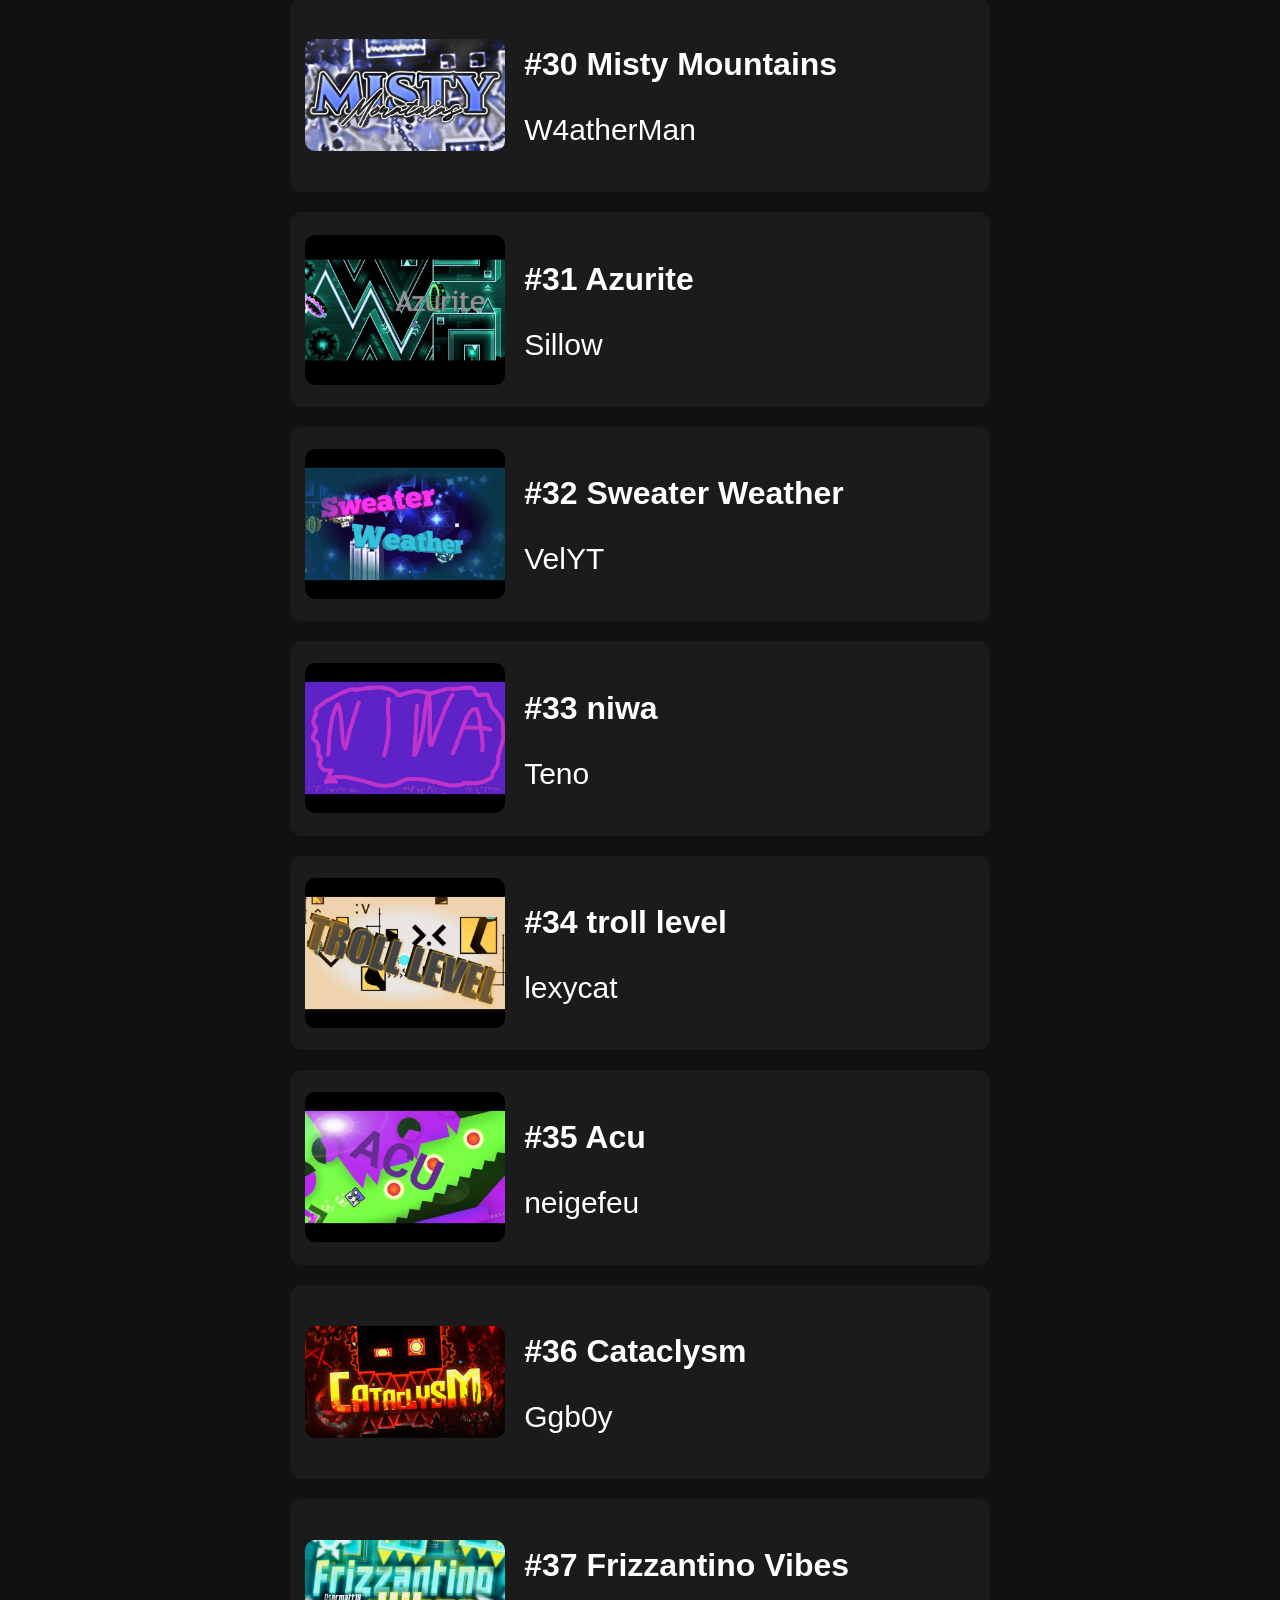
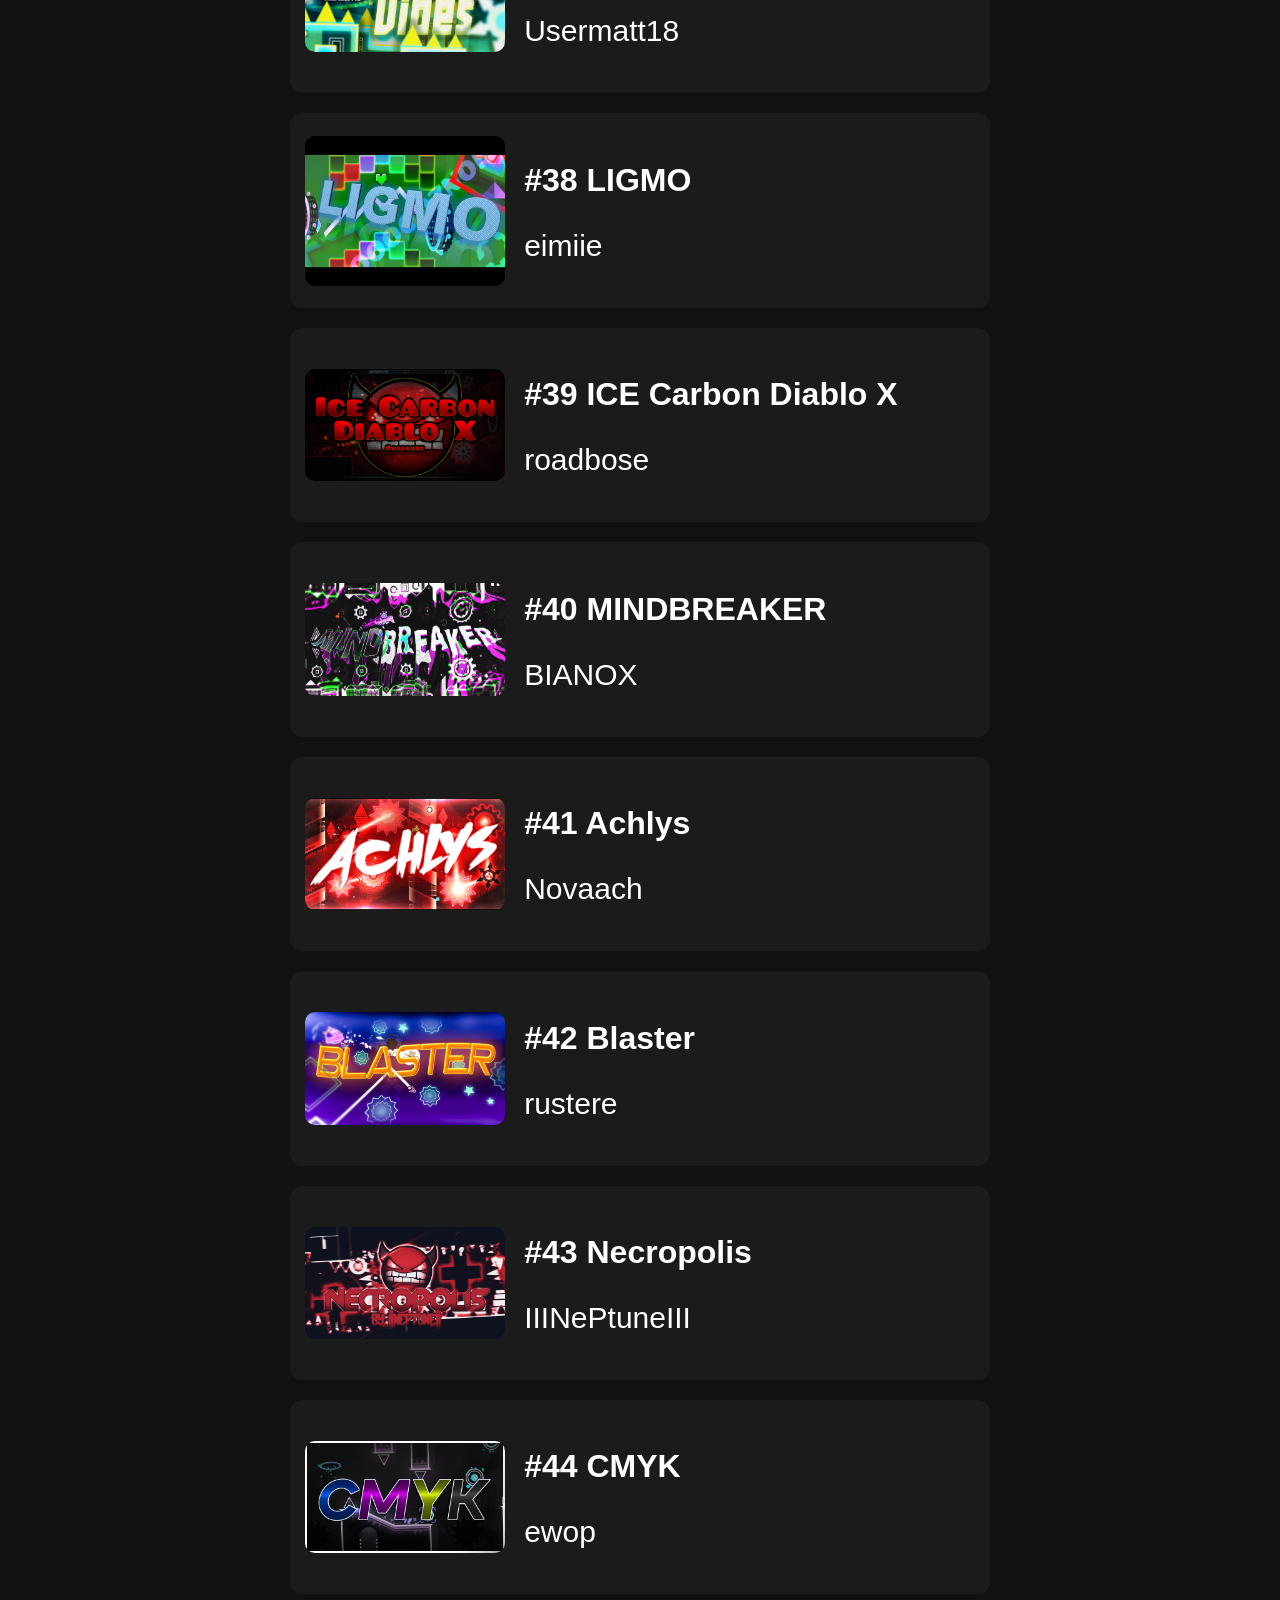
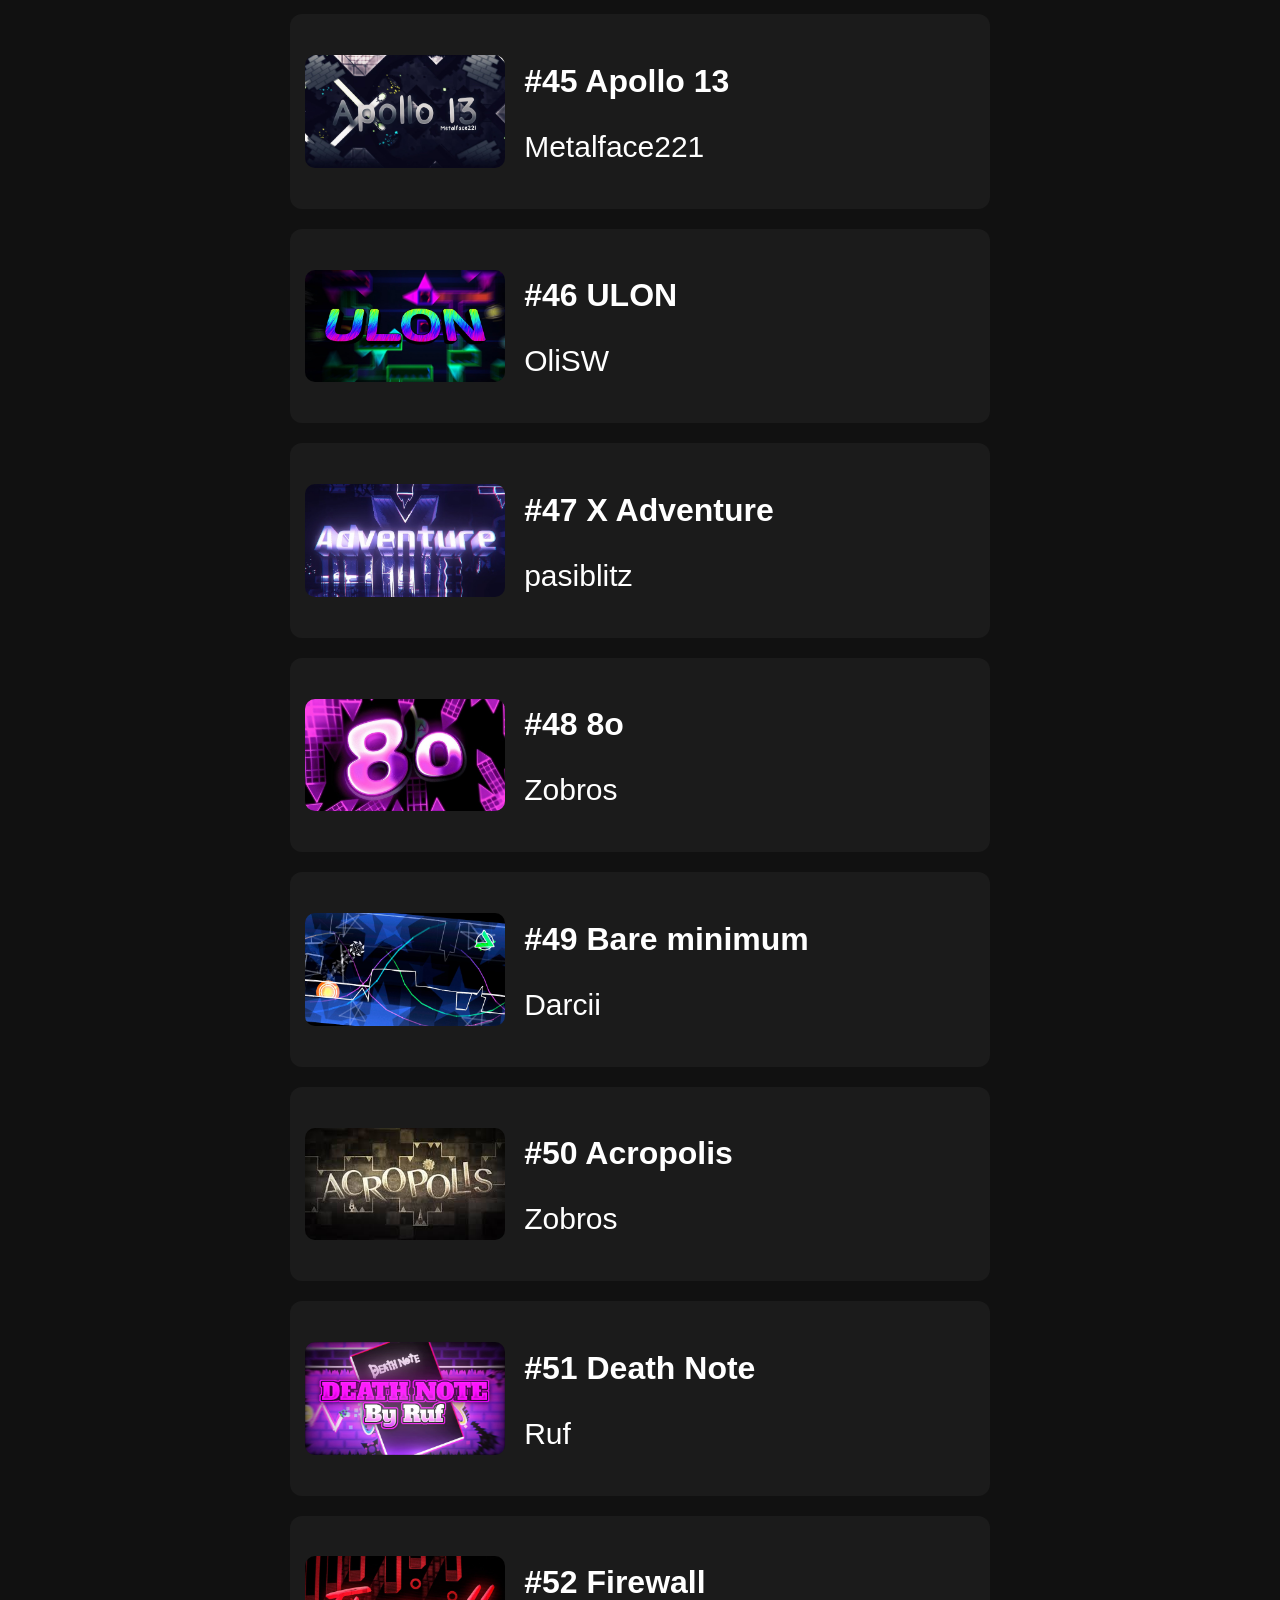
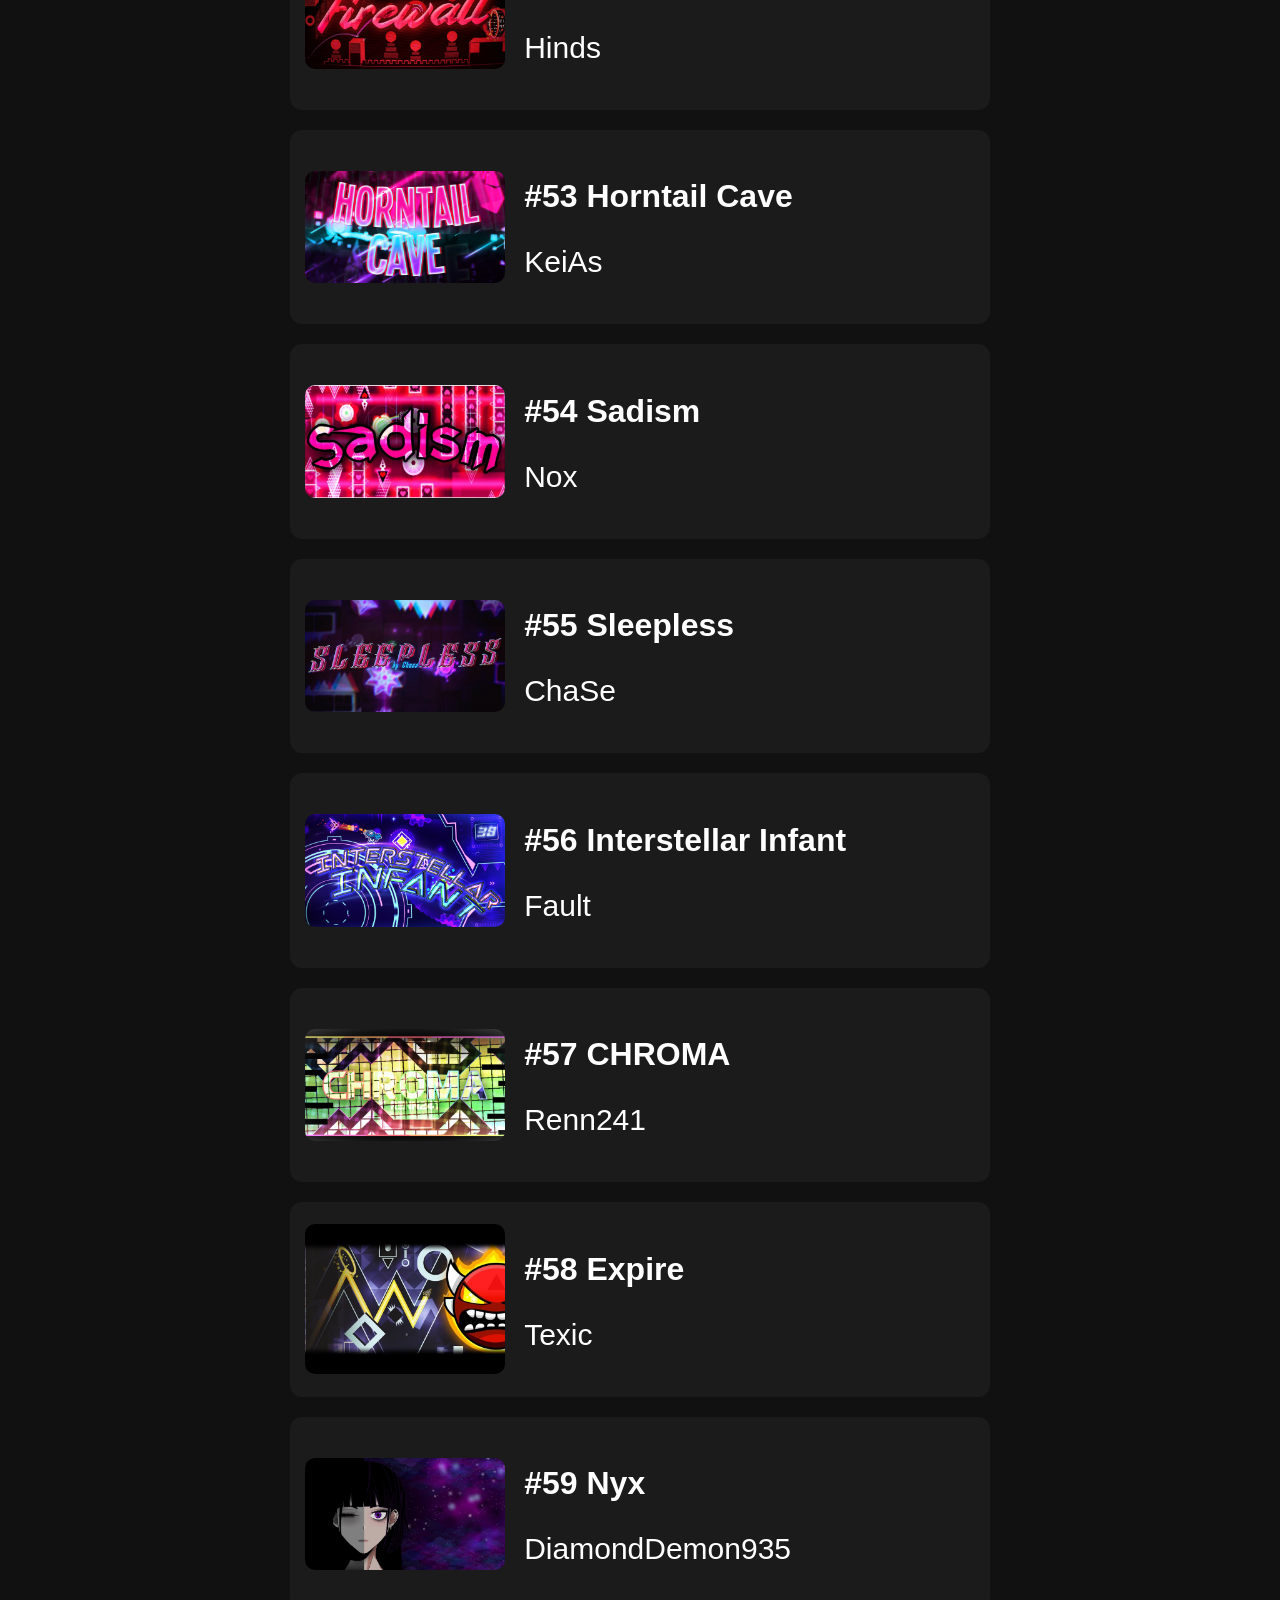
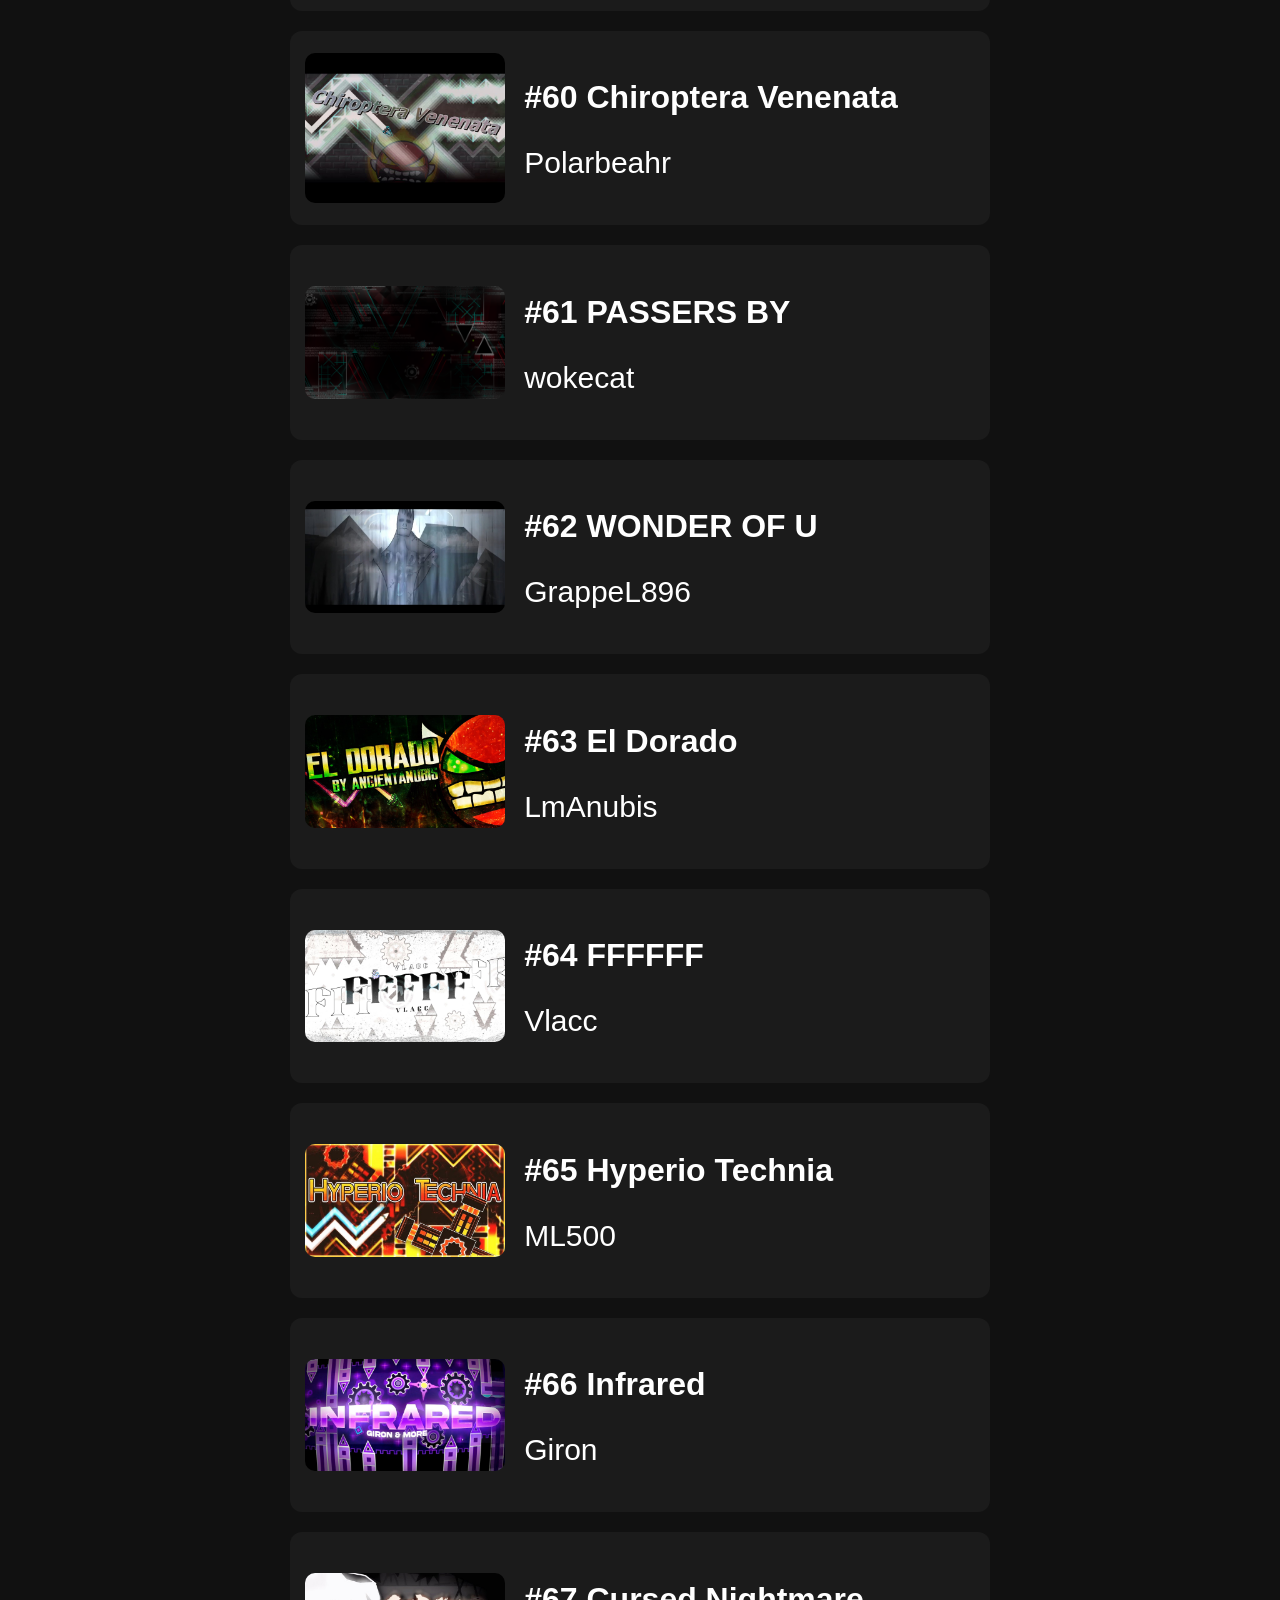
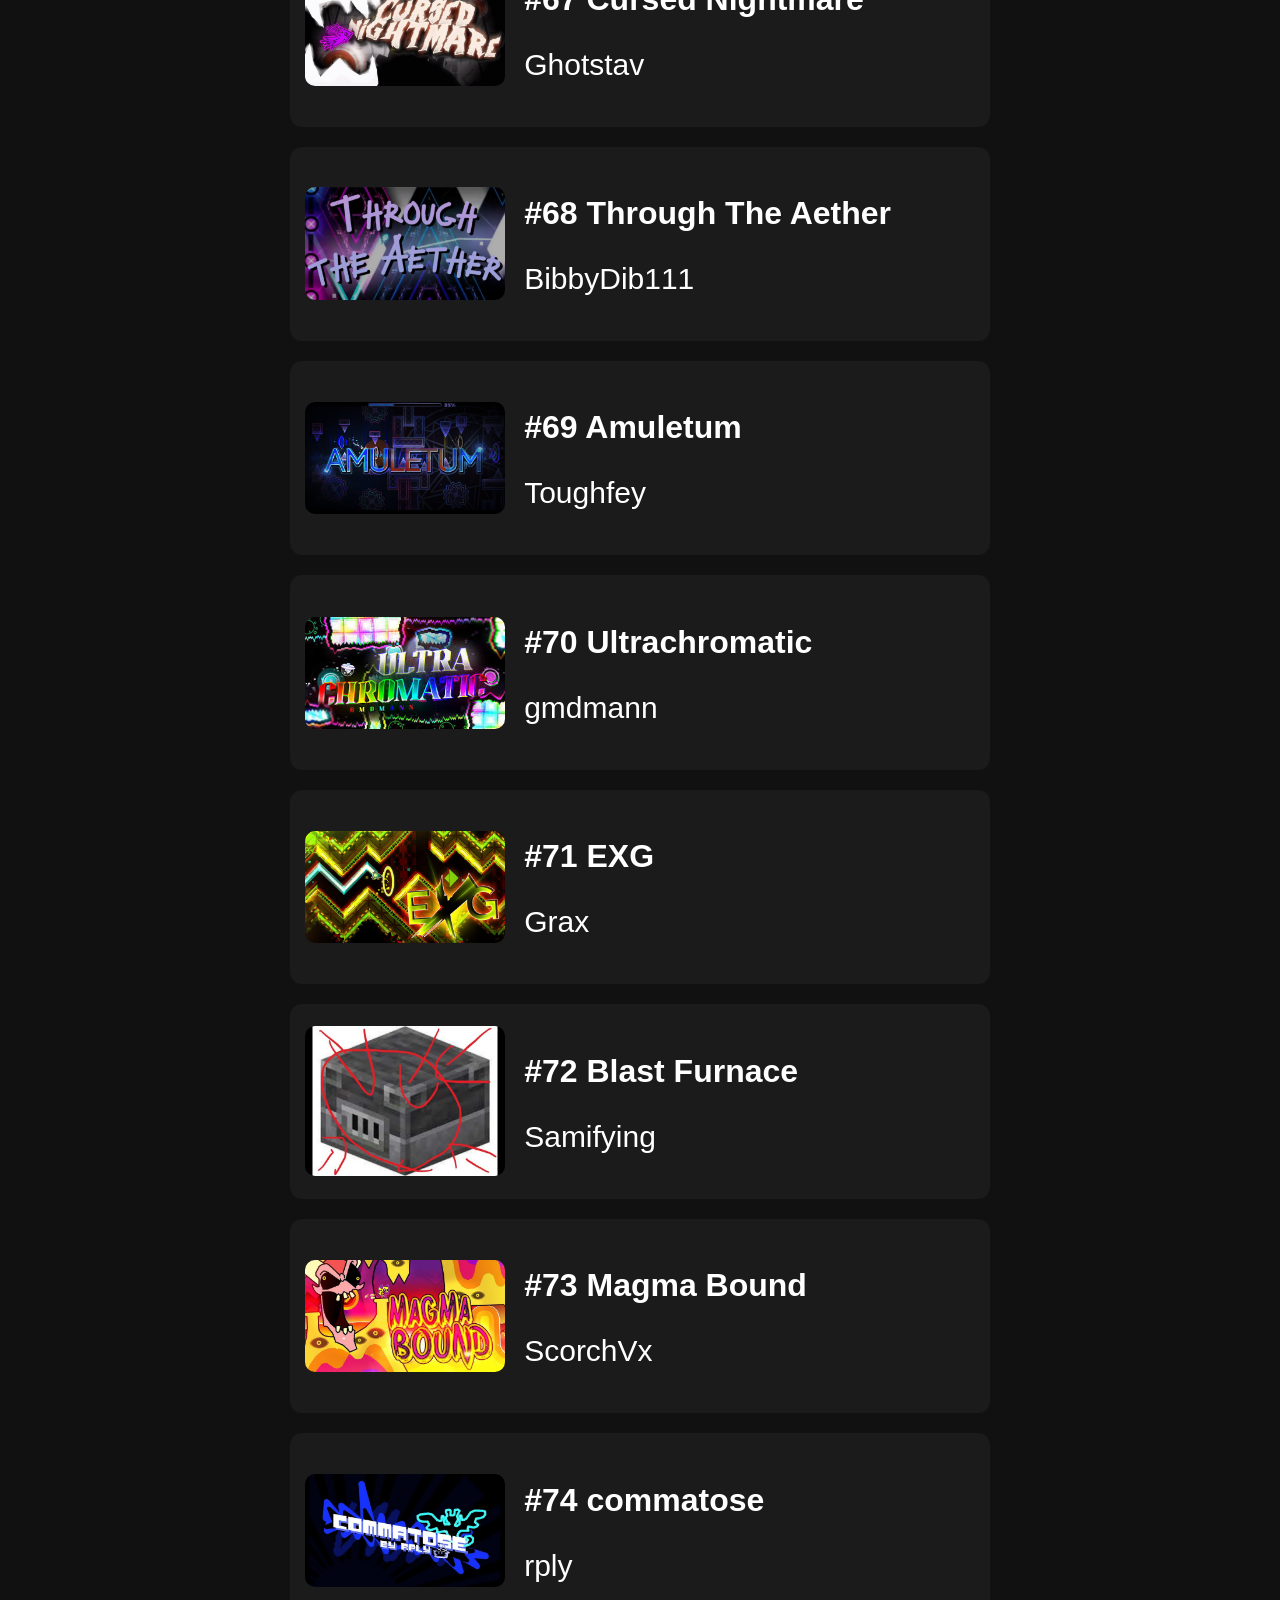
==== commit d759414c: "tn fix" ====
--- a/index.html
+++ b/index.html
@@ -85,7 +85,7 @@
         {
           name: "Ethereal Artifice",
           creator: "zeroya",
-          thumbnail: "thumbnails/etherealartifice.png",
+          thumbnail: "thumbnails/etherealartifice.jpg",
         },
         {
           name: "Athanatos",
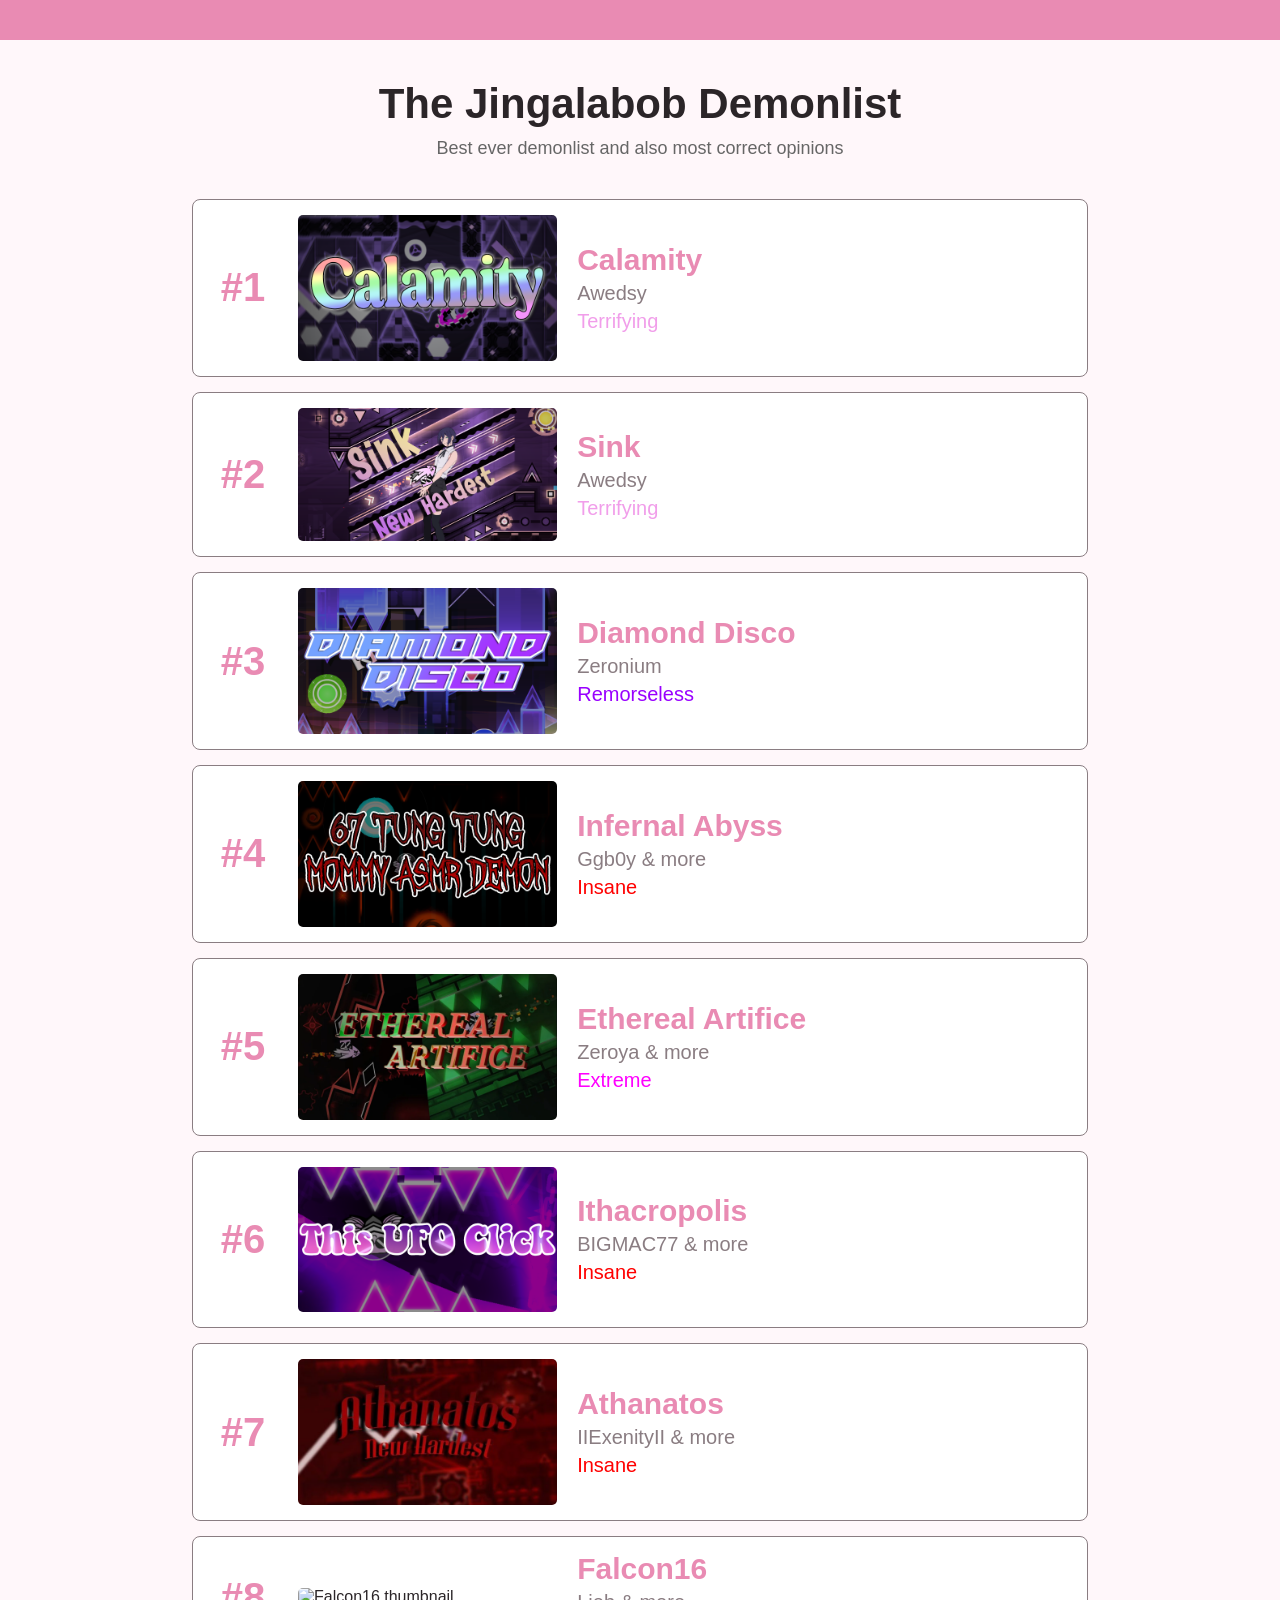
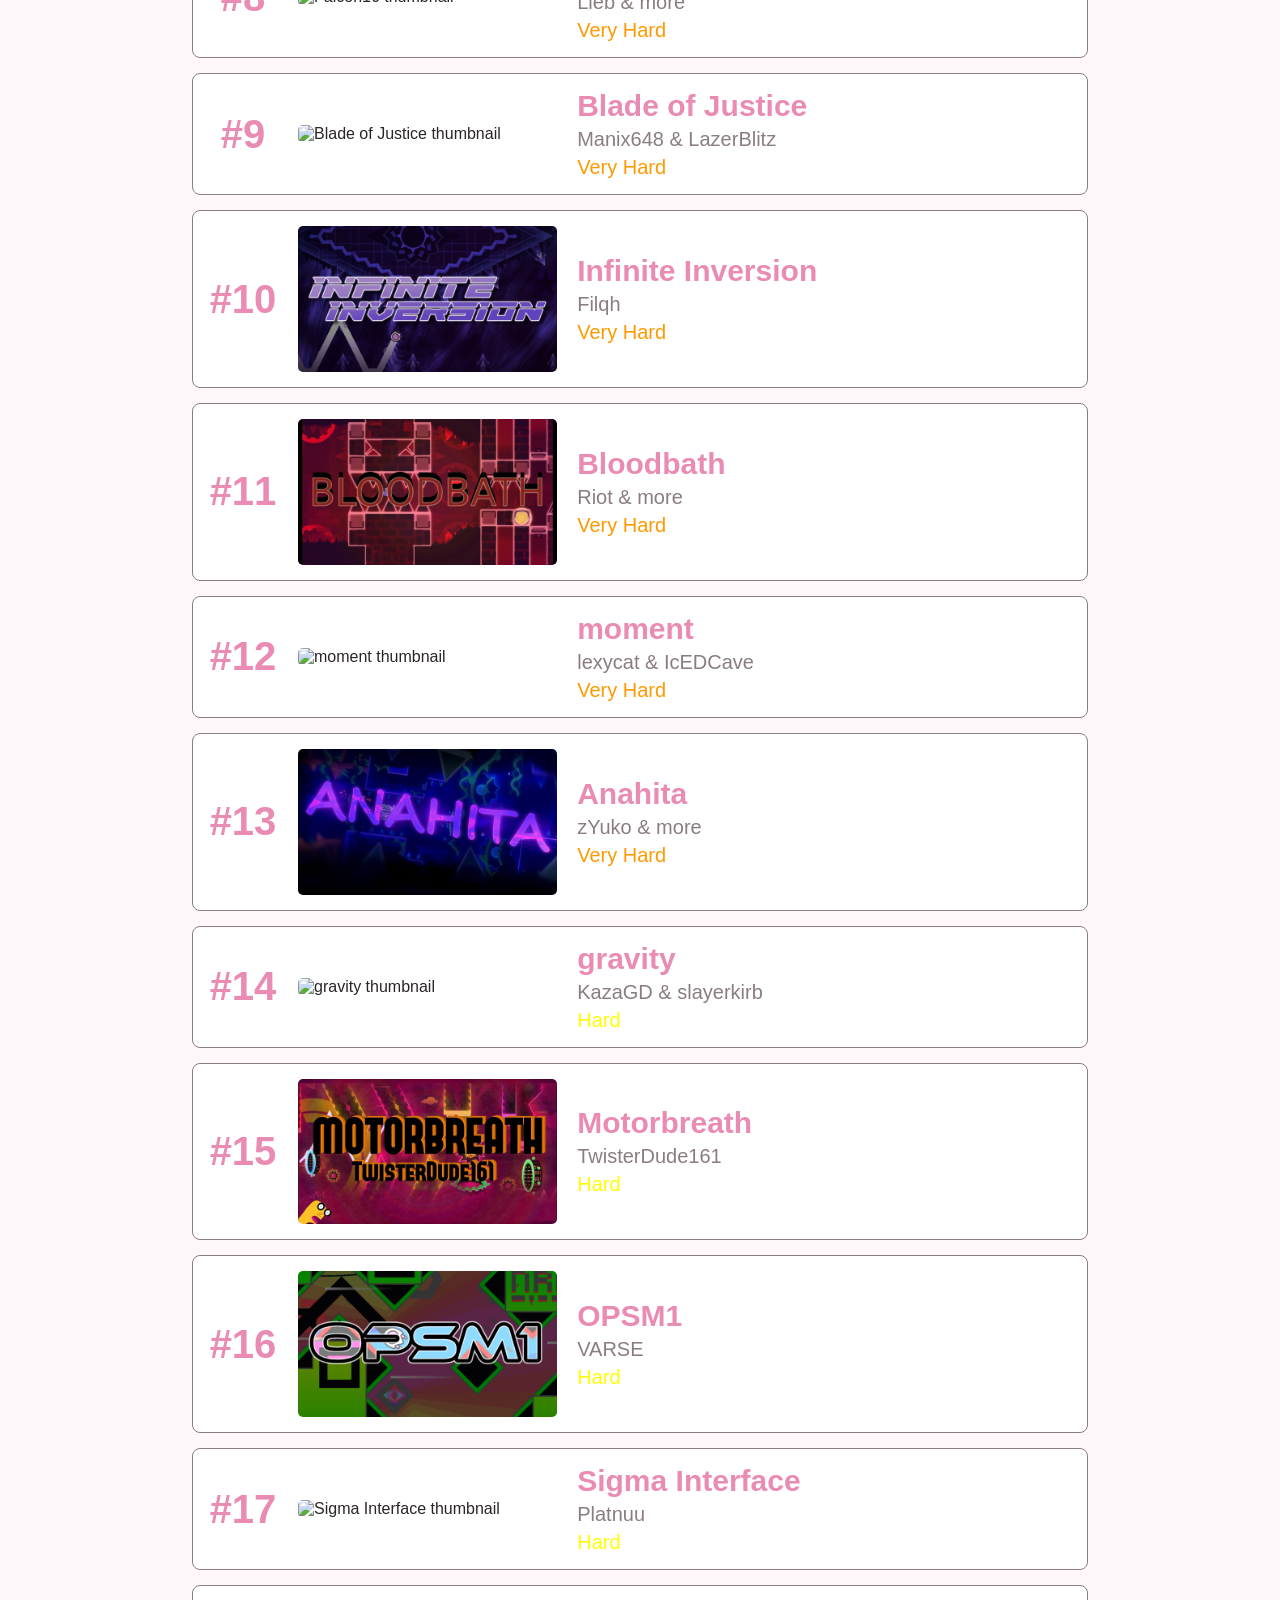
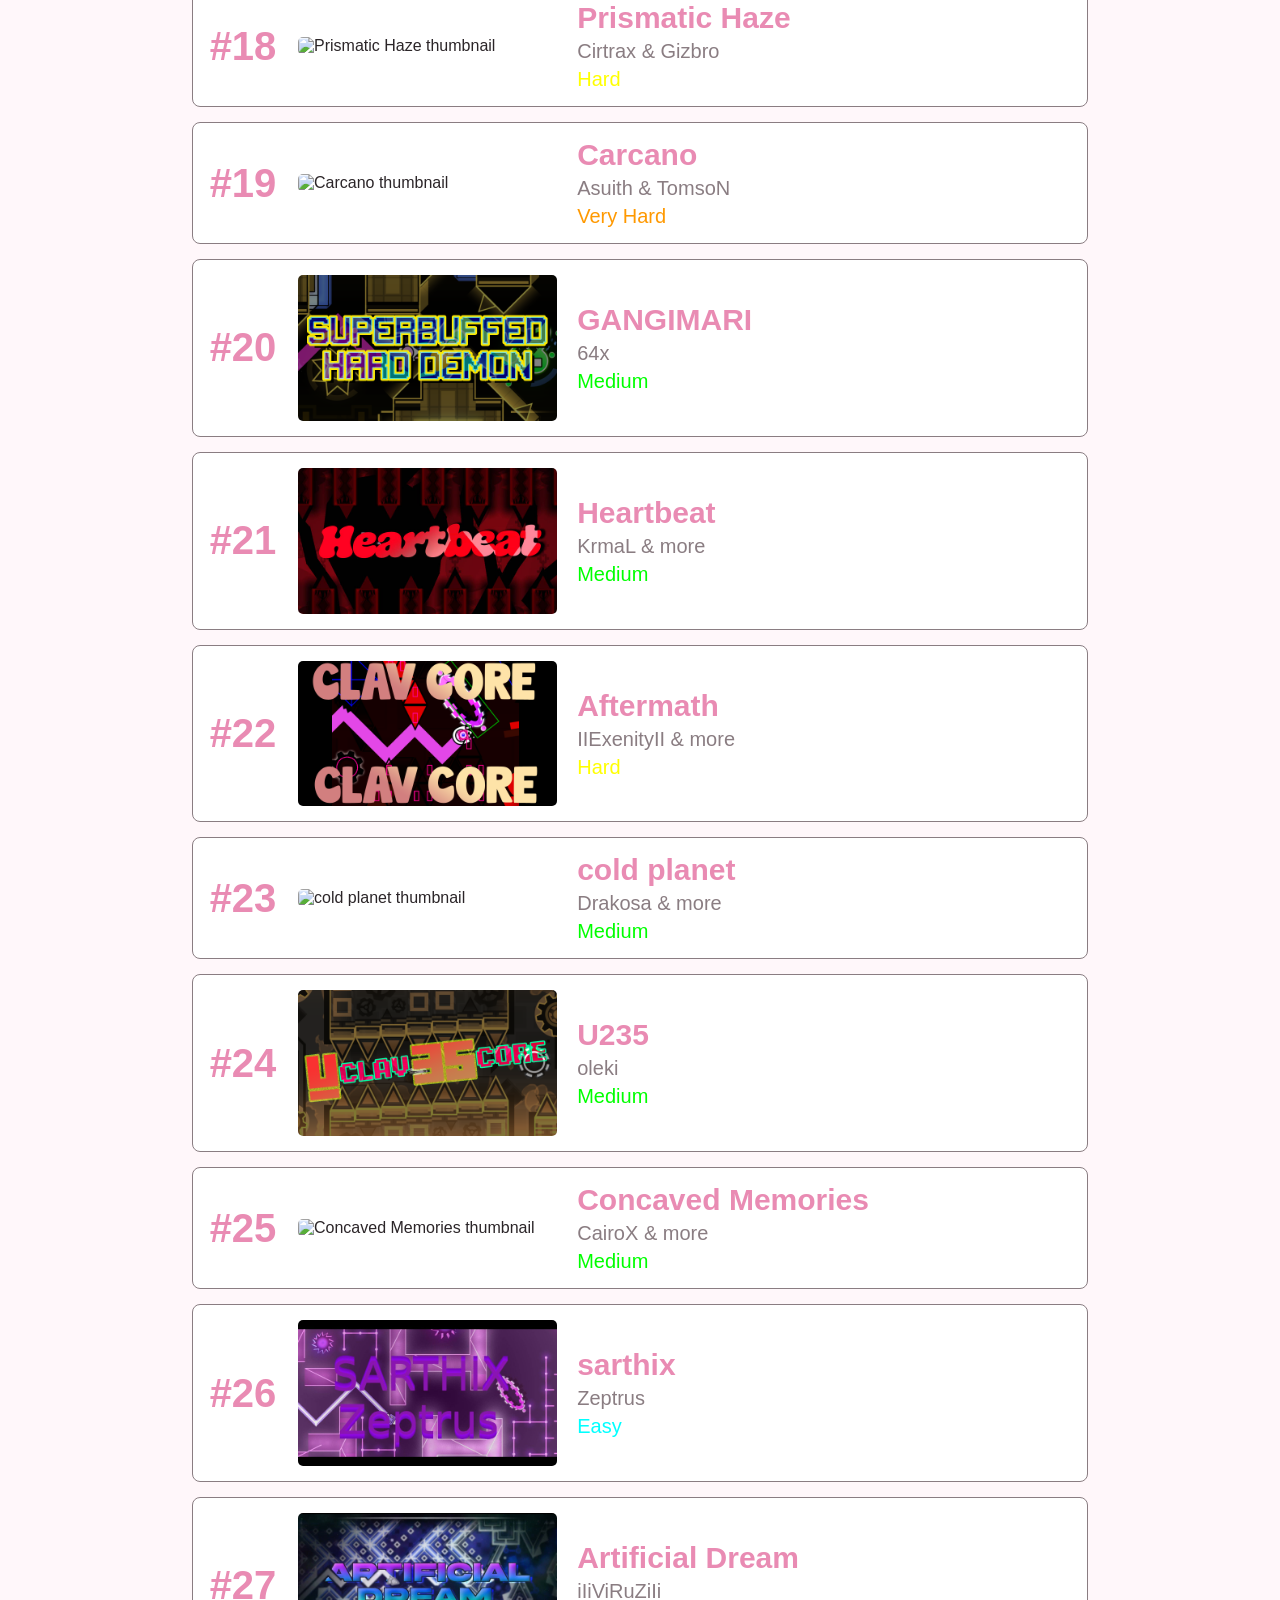
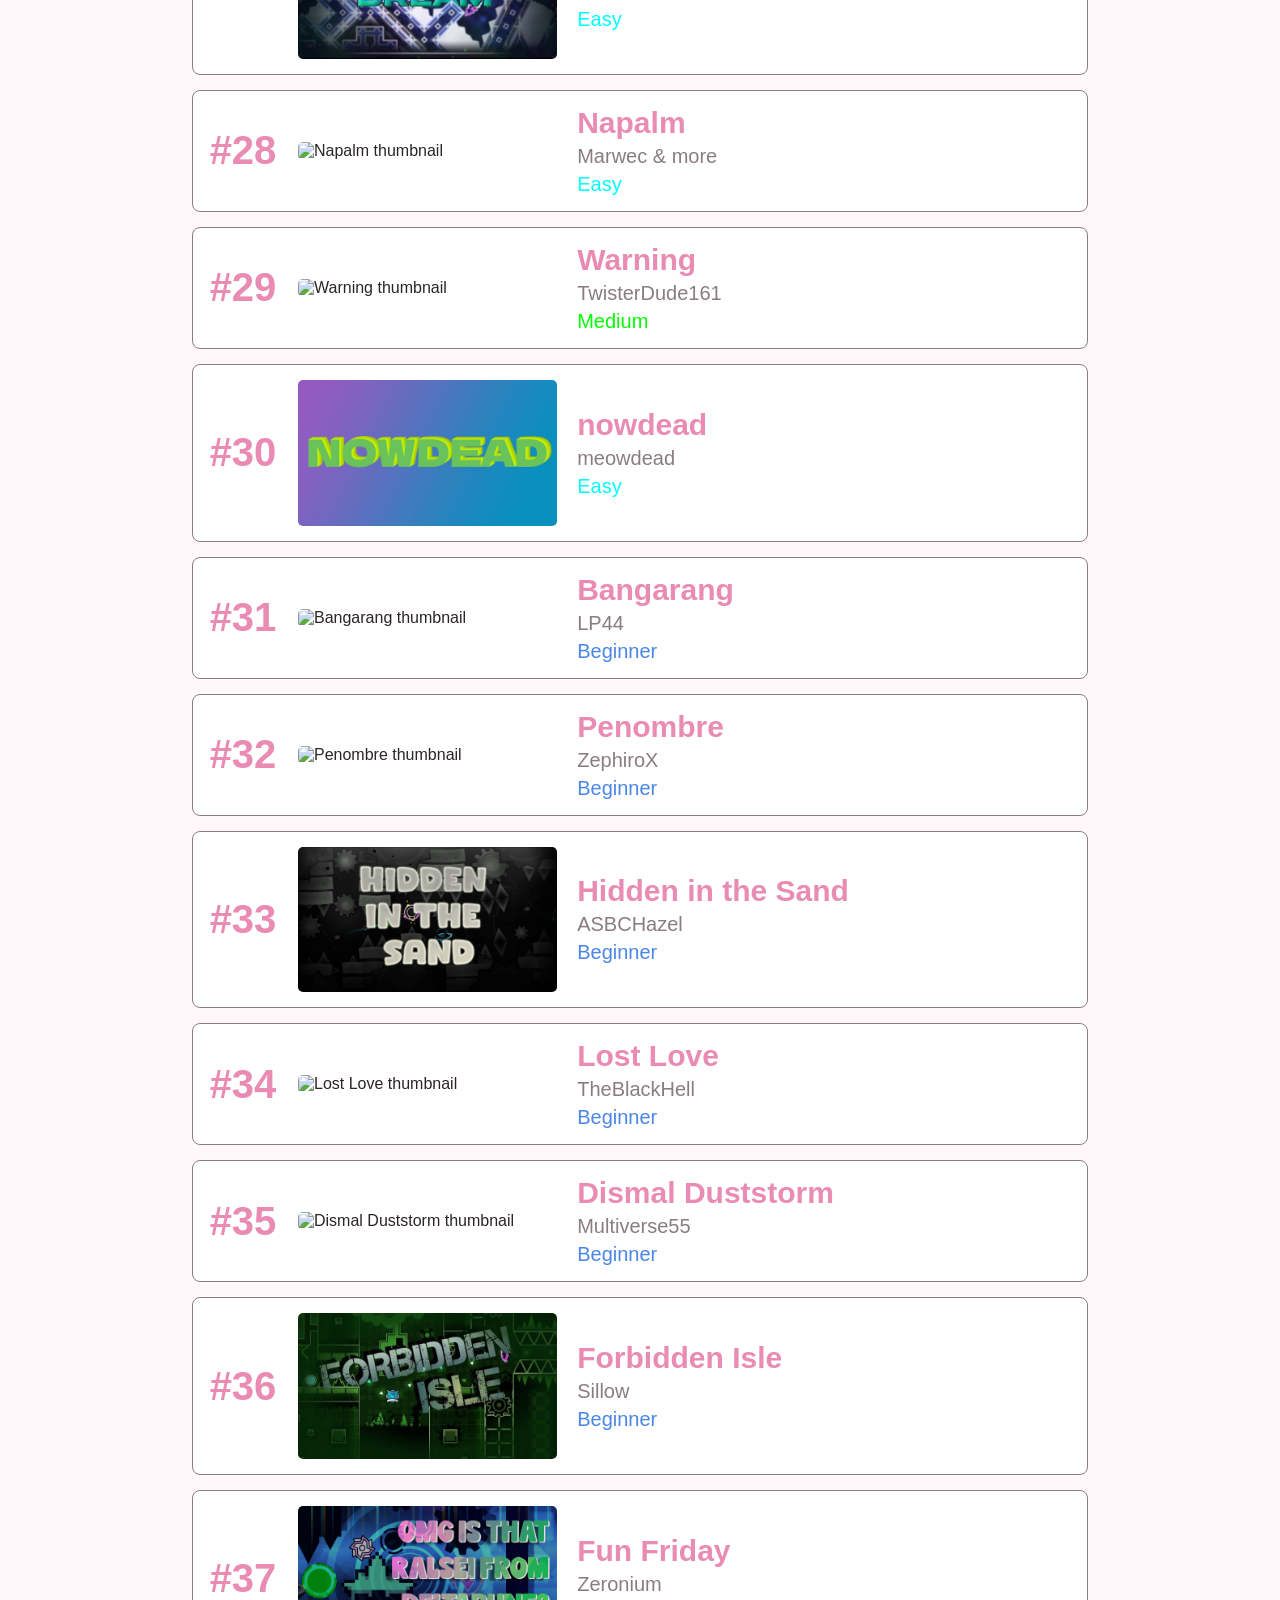
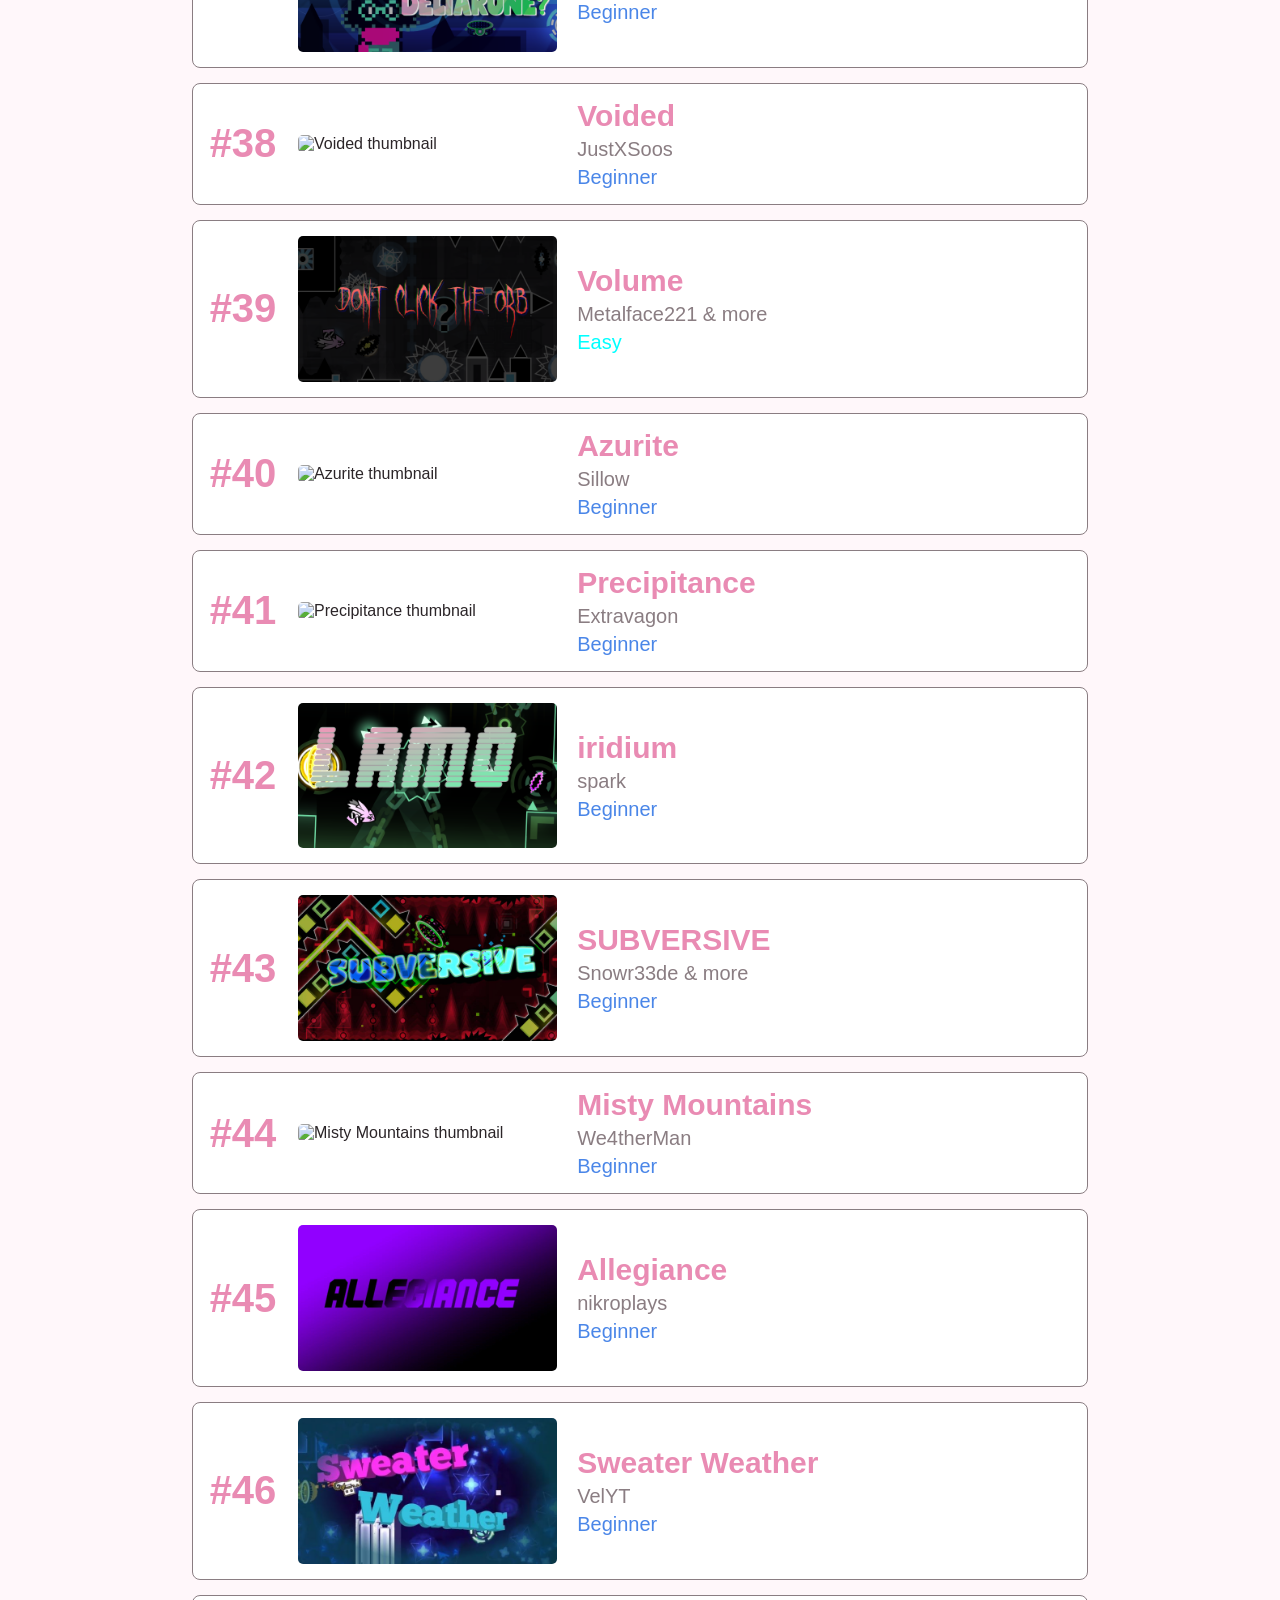
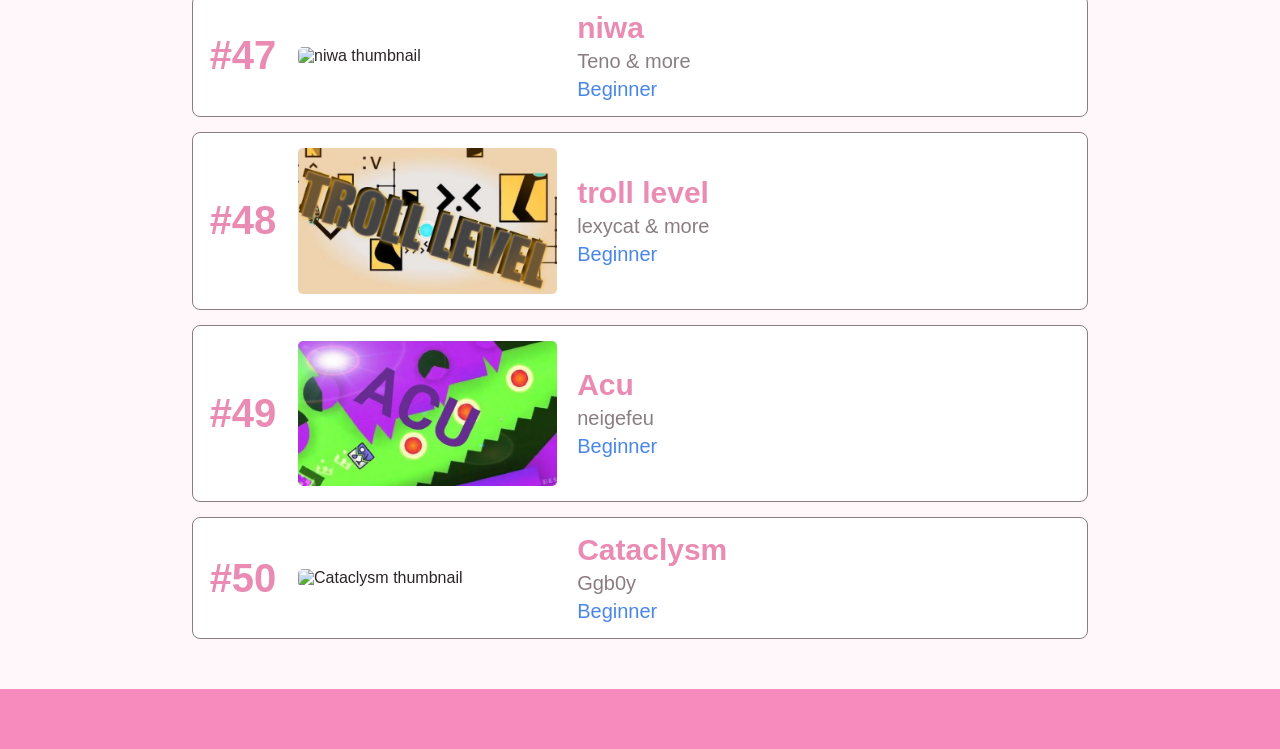
==== commit 22568d33: "new list" ====
--- a/index.html
+++ b/index.html
@@ -1,601 +1,26 @@
-<!DOCTYPE html>
-<html lang="en">
+<!doctype html>
+<html lang="fi">
   <head>
     <meta charset="UTF-8" />
     <meta name="viewport" content="width=device-width, initial-scale=1.0" />
+    <link rel="stylesheet" href="style.css" />
     <title>The Jingalabob Demonlist</title>
-    <style>
-      body {
-        background: #111;
-        color: #fff;
-        font-family: Arial, sans-serif;
-        margin: 0;
-        padding: 20px;
-      }
-
-      h1.title {
-        text-align: center;
-        font-size: 60px;
-        margin-bottom: 50px;
-      }
-
-      .demon-list {
-        max-width: 700px;
-        margin: 0 auto;
-        display: flex;
-        flex-direction: column;
-        gap: 20px;
-      }
-
-      .demon-item {
-        background: #1b1b1b;
-        padding: 15px;
-        border-radius: 12px;
-        display: flex;
-        flex-direction: row;
-        align-items: center;
-        transition: transform 0.25s ease, background 0.25s ease,
-          box-shadow 0.25s ease;
-      }
-
-      .demon-item:hover {
-        transform: translateY(-6px);
-        background: #272727;
-        box-shadow: 0px 12px 20px rgba(0, 0, 0, 0.35);
-      }
-
-      .thumbnail {
-        width: 200px;
-        height: auto;
-        border-radius: 10px;
-      }
-
-      .meta {
-        width: 100%;
-        margin-top: 12px;
-        text-align: left;
-        margin-left: 1.2rem;
-      }
-
-      .video-btn {
-        display: inline-block;
-        margin-top: 10px;
-        padding: 8px 12px;
-        background: #2ecc71;
-        color: black;
-        border-radius: 8px;
-        text-decoration: none;
-        font-weight: bold;
-      }
-    </style>
   </head>
   <body>
-    <h1 class="title">The Jingalabob Demon List</h1>
+    <header></header>
 
-    <div class="demon-list" id="demonList"></div>
+    <main>
+      <section class="hero">
+        <h1>The Jingalabob Demonlist</h1>
+        <p>Best ever demonlist and also most correct opinions</p>
+      </section>
 
-    <script>
-      // LEVELLLLLLLLLLLLLLLLLLLLLLLLLLLLLLLLLLLLLLLLLLLLLLLLLLLLLLLLLLLLLLLLLLLLLLLLLLLLLLLLLLLLLLLLLs
-      const levels = [
-        {
-          name: "Sink",
-          creator: "Awedsy",
-          thumbnail: "thumbnails/sink.png",
-        },
-        {
-          name: "Ethereal Artifice",
-          creator: "zeroya",
-          thumbnail: "thumbnails/etherealartifice.jpg",
-        },
-        {
-          name: "Athanatos",
-          creator: "IIExenityII",
-          thumbnail: "thumbnails/athanatos.jpg",
-        },
-        {
-          name: "Bloodbath",
-          creator: "Riot",
-          thumbnail: "thumbnails/bloodbath.jpg",
-        },
-        {
-          name: "moment",
-          creator: "lexycat",
-          thumbnail: "thumbnails/moment.jpg",
-        },
-        {
-          name: "Anahita",
-          creator: "MadisonYuko",
-          thumbnail: "thumbnails/anahita.jpg",
-        },
-        {
-          name: "Blade of Justice",
-          creator: "Manix648",
-          thumbnail: "thumbnails/bladeofjustice.jpg",
-        },
-        {
-          name: "gravity",
-          creator: "KazaGD",
-          thumbnail: "thumbnails/gravity.jpg",
-        },
-        {
-          name: "Motorbreath",
-          creator: "TwisterDude161",
-          thumbnail: "thumbnails/motorbreath.jpg",
-        },
-        {
-          name: "Sigma Interface",
-          creator: "Platnuu",
-          thumbnail: "thumbnails/sigmainterface.jpg",
-        },
-        {
-          name: "Prismatic Haze",
-          creator: "Cirtrax",
-          thumbnail: "thumbnails/prismatichaze.jpg",
-        },
-        {
-          name: "Carcano",
-          creator: "Asuith",
-          thumbnail: "thumbnails/carcano.jpg",
-        },
-        {
-          name: "cold planet",
-          creator: "drakosa",
-          thumbnail: "thumbnails/coldplanet.jpg",
-        },
-        {
-          name: "Heartbeat",
-          creator: "KrmaL",
-          thumbnail: "thumbnails/heartbeat.jpg",
-        },
-        {
-          name: "Concaved Memories",
-          creator: "CairoX",
-          thumbnail: "thumbnails/concavedmemories.jpg",
-        },
-        {
-          name: "nowdead",
-          creator: "meowdead",
-          thumbnail: "thumbnails/nowdead.jpg",
-        },
-        {
-          name: "sarthix",
-          creator: "Zeptrus",
-          thumbnail: "thumbnails/sarthix.jpg",
-        },
-        {
-          name: "Artificial Dream",
-          creator: "iIiViRuZiIi",
-          thumbnail: "thumbnails/artificialdream.jpg",
-        },
-        {
-          name: "Napalm",
-          creator: "Marwec",
-          thumbnail: "thumbnails/napalm.jpg",
-        },
-        {
-          name: "SUBVERSIVE",
-          creator: "Snowr33de",
-          thumbnail: "thumbnails/subversive.jpg",
-        },
-        {
-          name: "Penombre",
-          creator: "ZephiroX",
-          thumbnail: "thumbnails/penombre.jpg",
-        },
-        {
-          name: "Hidden in the Sand",
-          creator: "ASBCHazel",
-          thumbnail: "thumbnails/hiddeninthesand.jpg",
-        },
-        {
-          name: "Bangarang",
-          creator: "LP44",
-          thumbnail: "thumbnails/bangarang.jpg",
-        },
-        {
-          name: "Voided",
-          creator: "JustXSoos",
-          thumbnail: "thumbnails/voided.jpg",
-        },
-        {
-          name: "Allegiance",
-          creator: "Nikroplays",
-          thumbnail: "thumbnails/allegiance.jpg",
-        },
-        {
-          name: "Lost Love",
-          creator: "TheBlackHell",
-          thumbnail: "thumbnails/lostlove.jpg",
-        },
-        {
-          name: "Dismal Duststorm",
-          creator: "Multiverse55",
-          thumbnail: "thumbnails/dismalduststorm.jpg",
-        },
-        {
-          name: "Precipitance",
-          creator: "Extravagon",
-          thumbnail: "thumbnails/precipitance.jpg",
-        },
-        {
-          name: "Forbidden Isle",
-          creator: "Sillow",
-          thumbnail: "thumbnails/forbiddenisle.jpg",
-        },
-        {
-          name: "Misty Mountains",
-          creator: "W4atherMan",
-          thumbnail: "thumbnails/mistymountains.jpg",
-        },
-        {
-          name: "Azurite",
-          creator: "Sillow",
-          thumbnail: "thumbnails/azurite.jpg",
-        },
-        {
-          name: "Sweater Weather",
-          creator: "VelYT",
-          thumbnail: "thumbnails/sweaterweather.jpg",
-        },
-        {
-          name: "niwa",
-          creator: "Teno",
-          thumbnail: "thumbnails/niwa.jpg",
-        },
-        {
-          name: "troll level",
-          creator: "lexycat",
-          thumbnail: "thumbnails/trolllevel.webp",
-        },
-        {
-          name: "Acu",
-          creator: "neigefeu",
-          thumbnail: "thumbnails/acu.webp",
-        },
-        {
-          name: "Cataclysm",
-          creator: "Ggb0y",
-          thumbnail: "thumbnails/cataclysm.jpg",
-        },
-        {
-          name: "Frizzantino Vibes",
-          creator: "Usermatt18",
-          thumbnail: "thumbnails/frizzantinovibes.jpg",
-        },
-        {
-          name: "LIGMO",
-          creator: "eimiie",
-          thumbnail: "thumbnails/ligmo.jpg",
-        },
-        {
-          name: "ICE Carbon Diablo X",
-          creator: "roadbose",
-          thumbnail: "thumbnails/icecarbondiablox.jpg",
-        },
-        {
-          name: "MINDBREAKER",
-          creator: "BIANOX",
-          thumbnail: "thumbnails/mindbreaker.jpg",
-        },
-        {
-          name: "Achlys",
-          creator: "Novaach",
-          thumbnail: "thumbnails/achlys.jpg",
-        },
-        {
-          name: "Blaster",
-          creator: "rustere",
-          thumbnail: "thumbnails/blaster.jpg",
-        },
-        {
-          name: "Necropolis",
-          creator: "IIINePtuneIII",
-          thumbnail: "thumbnails/necropolis.jpg",
-        },
-        {
-          name: "CMYK",
-          creator: "ewop",
-          thumbnail: "thumbnails/cmyk.jpg",
-        },
-        {
-          name: "Apollo 13",
-          creator: "Metalface221",
-          thumbnail: "thumbnails/apollo13.jpg",
-        },
-        {
-          name: "ULON",
-          creator: "OliSW",
-          thumbnail: "thumbnails/ulon.jpg",
-        },
-        {
-          name: "X Adventure",
-          creator: "pasiblitz",
-          thumbnail: "thumbnails/xadventure.jpg",
-        },
-        {
-          name: "8o",
-          creator: "Zobros",
-          thumbnail: "thumbnails/8o.jpg",
-        },
-        {
-          name: "Bare minimum",
-          creator: "Darcii",
-          thumbnail: "thumbnails/bareminimum.jpg",
-        },
-        {
-          name: "Acropolis",
-          creator: "Zobros",
-          thumbnail: "thumbnails/acropolis.jpg",
-        },
-        {
-          name: "Death Note",
-          creator: "Ruf",
-          thumbnail: "thumbnails/deathnote.jpg",
-        },
-        {
-          name: "Firewall",
-          creator: "Hinds",
-          thumbnail: "thumbnails/firewall.jpg",
-        },
-        {
-          name: "Horntail Cave",
-          creator: "KeiAs",
-          thumbnail: "thumbnails/horntailcave.jpg",
-        },
-        {
-          name: "Sadism",
-          creator: "Nox",
-          thumbnail: "thumbnails/sadism.jpg",
-        },
-        {
-          name: "Sleepless",
-          creator: "ChaSe",
-          thumbnail: "thumbnails/sleepless.jpg",
-        },
-        {
-          name: "Interstellar Infant",
-          creator: "Fault",
-          thumbnail: "thumbnails/interstellarinfant.jpg",
-        },
-        {
-          name: "CHROMA",
-          creator: "Renn241",
-          thumbnail: "thumbnails/chroma.jpg",
-        },
-        {
-          name: "Expire",
-          creator: "Texic",
-          thumbnail: "thumbnails/expire.jpg",
-        },
-        {
-          name: "Nyx",
-          creator: "DiamondDemon935",
-          thumbnail: "thumbnails/nyx.jpg",
-        },
-        {
-          name: "Chiroptera Venenata",
-          creator: "Polarbeahr",
-          thumbnail: "thumbnails/chiropteravenenata.jpg",
-        },
-        {
-          name: "PASSERS BY",
-          creator: "wokecat",
-          thumbnail: "thumbnails/passersby.webp",
-        },
-        {
-          name: "WONDER OF U",
-          creator: "GrappeL896",
-          thumbnail: "thumbnails/wonderofu.jpg",
-        },
-        {
-          name: "El Dorado",
-          creator: "LmAnubis",
-          thumbnail: "thumbnails/eldorado.jpg",
-        },
-        {
-          name: "FFFFFF",
-          creator: "Vlacc",
-          thumbnail: "thumbnails/ffffff.jpg",
-        },
-        {
-          name: "Hyperio Technia",
-          creator: "ML500",
-          thumbnail: "thumbnails/hyperiotechnia.jpg",
-        },
-        {
-          name: "Infrared",
-          creator: "Giron",
-          thumbnail: "thumbnails/infrared.jpg",
-        },
-        {
-          name: "Cursed Nightmare",
-          creator: "Ghotstav",
-          thumbnail: "thumbnails/cursednightmare.jpg",
-        },
-        {
-          name: "Through The Aether",
-          creator: "BibbyDib111",
-          thumbnail: "thumbnails/throughtheaether.jpg",
-        },
-        {
-          name: "Amuletum",
-          creator: "Toughfey",
-          thumbnail: "thumbnails/amuletum.jpg",
-        },
-        {
-          name: "Ultrachromatic",
-          creator: "gmdmann",
-          thumbnail: "thumbnails/ultrachromatic.jpg",
-        },
-        {
-          name: "EXG",
-          creator: "Grax",
-          thumbnail: "thumbnails/exg.jpg",
-        },
-        {
-          name: "Blast Furnace",
-          creator: "Samifying",
-          thumbnail: "thumbnails/blastfurnace.jpg",
-        },
-        {
-          name: "Magma Bound",
-          creator: "ScorchVx",
-          thumbnail: "thumbnails/magmabound.jpg",
-        },
-        {
-          name: "commatose",
-          creator: "rply",
-          thumbnail: "thumbnails/commatose.jpg",
-        },
-        {
-          name: "Future Funk II",
-          creator: "JonathanGD",
-          thumbnail: "thumbnails/futurefunkii.jpg",
-        },
-        {
-          name: "CraZy II",
-          creator: "DavJT",
-          thumbnail: "thumbnails/crazyii.jpg",
-        },
-        {
-          name: "free level",
-          creator: "heatherhayes",
-          thumbnail: "thumbnails/freelevel.jpg",
-        },
-        {
-          name: "Heritage",
-          creator: "Karma8",
-          thumbnail: "thumbnails/heritage.jpg",
-        },
-        {
-          name: "Night Terrors",
-          creator: "Hinds",
-          thumbnail: "thumbnails/nightterrors.jpg",
-        },
-        {
-          name: "Sine Wavs",
-          creator: "Dorami",
-          thumbnail: "thumbnails/sinewavs.jpg",
-        },
-        {
-          name: "The Four Elements",
-          creator: "Eiken",
-          thumbnail: "thumbnails/thefourelements.jpg",
-        },
-        {
-          name: "Multichromatic",
-          creator: "gmdmann",
-          thumbnail: "thumbnails/multichromatic.jpg",
-        },
-        {
-          name: "DAMAGE",
-          creator: "SonyaBMW",
-          thumbnail: "thumbnails/damage.jpg",
-        },
-        {
-          name: "Terraphobia",
-          creator: "Jakalope",
-          thumbnail: "thumbnails/terraphobia.jpg",
-        },
-        {
-          name: "Windy Landscape",
-          creator: "WOOGI1411",
-          thumbnail: "thumbnails/windylandscape.jpg",
-        },
-        {
-          name: "Bichromatic",
-          creator: "gmdmann",
-          thumbnail: "thumbnails/bichromatic.jpg",
-        },
-        {
-          name: "tower descent",
-          creator: "pocke",
-          thumbnail: "thumbnails/towerdescent.jpg",
-        },
-        {
-          name: "Super Mario Wave",
-          creator: "Toma36",
-          thumbnail: "thumbnails/supermariowave.jpg",
-        },
-        {
-          name: "Stalemate",
-          creator: "Nox",
-          thumbnail: "thumbnails/stalemate.jpg",
-        },
-        {
-          name: "Poltergeist",
-          creator: "Andromeda GMD",
-          thumbnail: "thumbnails/poltergeist.jpg",
-        },
-        {
-          name: "Sharp Minor",
-          creator: "Giron",
-          thumbnail: "thumbnails/sharpminor.jpg",
-        },
-        {
-          name: "FLORAL STROBE",
-          creator: "ivyteal",
-          thumbnail: "thumbnails/floralstrobe.jpg",
-        },
-        {
-          name: "Acidulus 8",
-          creator: "14Circles",
-          thumbnail: "thumbnails/acidulus8.jpg",
-        },
-        {
-          name: "ABLAZE",
-          creator: "zowl",
-          thumbnail: "thumbnails/ablaze.jpg",
-        },
-        {
-          name: "BLRPL LGHTS",
-          creator: "Novaach",
-          thumbnail: "thumbnails/blrpllghts.jpg",
-        },
-        {
-          name: "HYPERMANIA",
-          creator: "para",
-          thumbnail: "thumbnails/hypermania.jpg",
-        },
-        {
-          name: "Total Oblivion",
-          creator: "Nox",
-          thumbnail: "thumbnails/totaloblivion.jpg",
-        },
-        {
-          name: "Sedulous",
-          creator: "Samifying",
-          thumbnail: "thumbnails/sedulous.jpg",
-        },
-        {
-          name: "Psychosis",
-          creator: "Hinds",
-          thumbnail: "thumbnails/psychosis.jpg",
-        },
-        {
-          name: "TENDO",
-          creator: "gradientxd",
-          thumbnail: "thumbnails/tendo.jpg",
-        },
-        // Add more levels here
-      ];
+      <section class="demon-list"></section>
+      <script src="script.js"></script>
+    </main>
 
-      const list = document.getElementById("demonList");
-
-      levels.forEach((level, index) => {
-        const item = document.createElement("div");
-        item.className = "demon-item";
-
-        item.innerHTML = `
-        <img class="thumbnail" src="${level.thumbnail}" alt="Thumbnail" />
-        <div class="meta">
-          <h1>#${index + 1} ${level.name}</h1>
-          <p style="font-size: 30px">${level.creator}</p>
-        </div>
-      `;
-
-        list.appendChild(item);
-      });
-    </script>
+    <footer>
+      <!-- Footer information -->
+    </footer>
   </body>
 </html>
--- a/style.css
+++ b/style.css
@@ -0,0 +1,222 @@
+:root {
+  --background: #fff7fa;
+  --card: #ffffff;
+  --primary: #e98bb3;
+  --primary-dark: #c85d8b;
+  --text: #2b2528;
+  --muted: #8a7d82;
+}
+
+/* =========================
+   Base
+   ========================= */
+
+* {
+  box-sizing: border-box;
+}
+
+body {
+  margin: 0;
+  font-family: Arial, sans-serif;
+  background-color: var(--background);
+  color: var(--text);
+}
+
+/* =========================
+   Header
+   ========================= */
+
+header {
+  width: 100%;
+  padding: 20px;
+  background-color: var(--primary);
+}
+
+header nav {
+  max-width: 1100px;
+  margin: 0 auto;
+}
+
+/* =========================
+   Main
+   ========================= */
+
+main {
+  width: 70%;
+  max-width: 1100px;
+  margin: 40px auto;
+}
+
+/* =========================
+   Hero
+   ========================= */
+
+.hero {
+  text-align: center;
+  margin-bottom: 40px;
+}
+
+.hero h1 {
+  margin: 0 0 10px;
+  font-size: 42px;
+}
+
+.hero p {
+  margin: 0;
+  font-size: 18px;
+  color: #666;
+}
+
+/* =========================
+   List Controls
+   ========================= */
+
+.list-controls {
+  margin-bottom: 20px;
+}
+
+/* =========================
+   Demon List
+   ========================= */
+
+.demon-list {
+  display: flex;
+  flex-direction: column;
+  gap: 15px;
+}
+
+/* =========================
+   Demon Entry
+   ========================= */
+
+.demon-entry {
+  display: flex;
+  align-items: center;
+  gap: 20px;
+
+  padding: 15px;
+
+  background-color: var(--card);
+  border: 1px solid var(--muted);
+  border-radius: 8px;
+
+  transition:
+    transform 0.15s ease,
+    box-shadow 0.15s ease;
+}
+
+.demon-entry:hover {
+  transform: translateY(-2px);
+  box-shadow: 0 4px 10px rgba(0, 0, 0, 0.08);
+}
+
+/* =========================
+   Rank
+   ========================= */
+
+.demon-rank {
+  width: 70px;
+  flex-shrink: 0;
+  color: var(--primary);
+  text-align: center;
+  font-size: 40px;
+  font-weight: bold;
+}
+
+/* =========================
+   Thumbnail
+   ========================= */
+
+.demon-thumbnail {
+  width: 30%;
+  flex-shrink: 0;
+
+  border-radius: 5px;
+  overflow: hidden;
+}
+
+.demon-thumbnail img {
+  width: 100%;
+  height: auto;
+  display: block;
+}
+
+/* =========================
+   Information
+   ========================= */
+
+.demon-info {
+  display: flex;
+  flex-direction: column;
+  gap: 5px;
+  align-items: flex-start;
+  flex: 1;
+  color: var(--primary);
+}
+
+.demon-info h2 {
+  margin: 0;
+  font-size: 30px;
+}
+
+.demon-info p {
+  margin: 0;
+  font-size: 20px;
+  color: var(--muted);
+}
+
+.demon-info a {
+  color: var(--text);
+}
+
+.demon-tier.beginner {
+  color: #4a86e8;
+}
+
+.demon-tier.easy {
+  color: #00ffff;
+}
+
+.demon-tier.medium {
+  color: #00ff00;
+}
+
+.demon-tier.hard {
+  color: #ffff00;
+}
+
+.demon-tier.very-hard {
+  color: #ff9900;
+}
+
+.demon-tier.insane {
+  color: #ff0000;
+}
+
+.demon-tier.extreme {
+  color: #ff00ff;
+}
+
+.demon-tier.remorseless {
+  color: #9900ff;
+}
+
+.demon-tier.relentless {
+  color: #b087eb;
+}
+
+.demon-tier.terrifying {
+  color: #f19eea;
+}
+
+/* =========================
+   Footer
+   ========================= */
+
+footer {
+  margin-top: 50px;
+  padding: 30px;
+  text-align: center;
+  background-color: #f88bbe;
+  color: white;
+}
